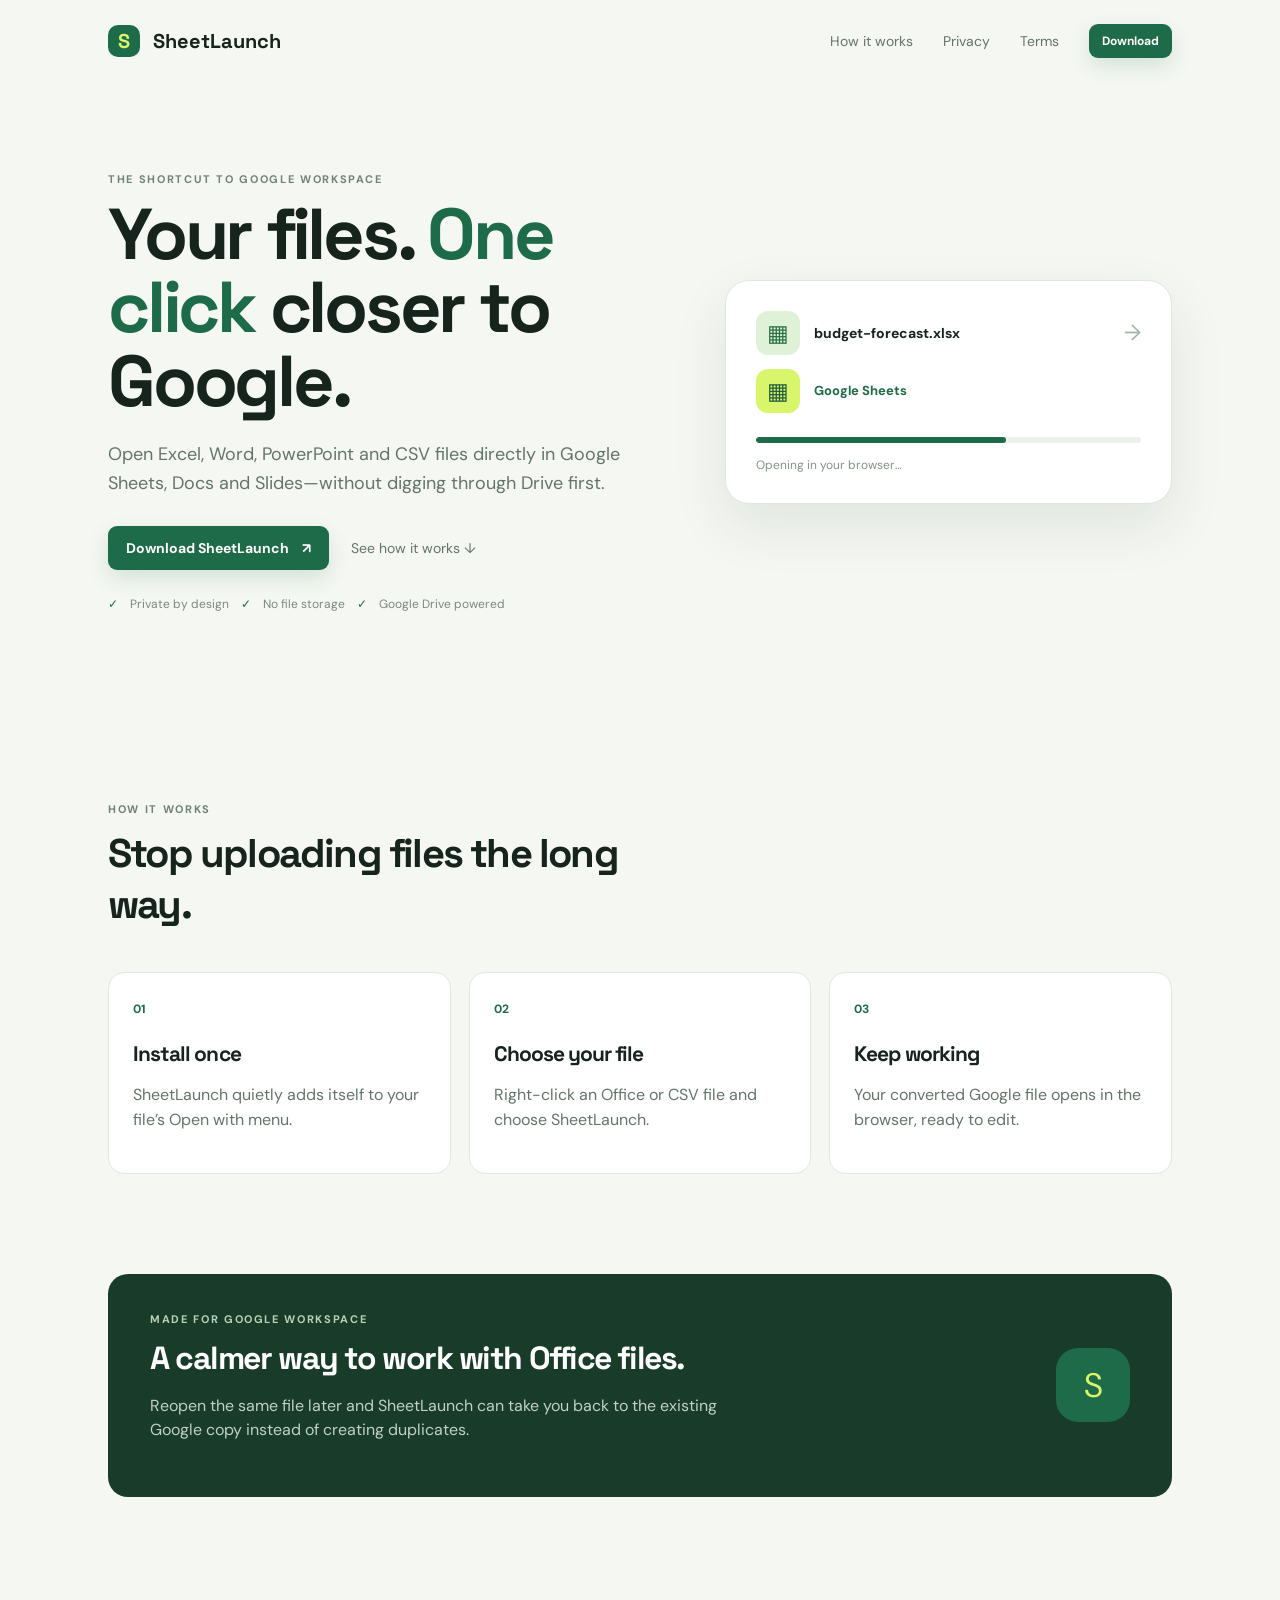
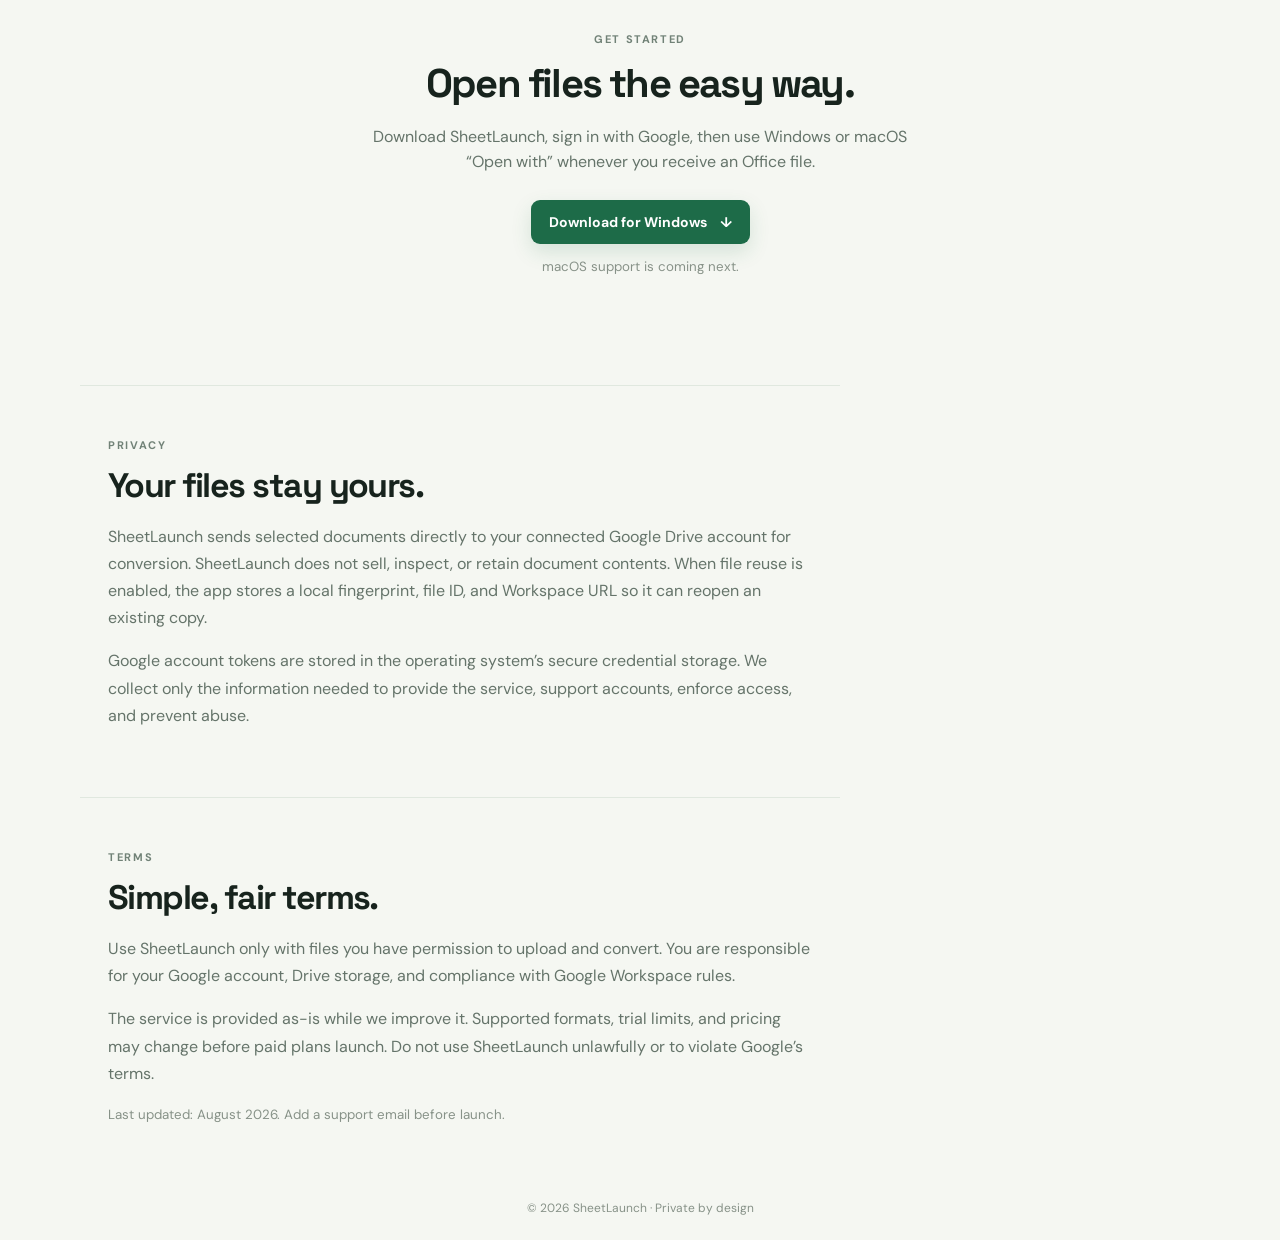
==== index.html @ 3b48126e "Use MSI installer download" ====
<!doctype html>
<html lang="en">
<head>
  <meta charset="UTF-8"><meta name="viewport" content="width=device-width,initial-scale=1">
  <title>SheetLaunch — Open Office files in Google Workspace</title>
  <meta name="description" content="Open Excel, Word, PowerPoint and CSV files directly in Google Sheets, Docs and Slides.">
  <link rel="stylesheet" href="styles.css">
</head>
<body>
  <nav><a class="brand" href="#"><span>S</span> SheetLaunch</a><a class="nav-link" href="#how-it-works">How it works</a><a class="nav-link" href="#privacy">Privacy</a><a class="nav-link" href="#terms">Terms</a><a class="button small" href="#download">Download</a></nav>
  <main>
    <section class="hero"><div class="hero-copy"><div class="eyebrow">THE SHORTCUT TO GOOGLE WORKSPACE</div><h1>Your files. <em>One click</em> closer to Google.</h1><p>Open Excel, Word, PowerPoint and CSV files directly in Google Sheets, Docs and Slides—without digging through Drive first.</p><div class="actions"><a class="button" href="#download">Download SheetLaunch <b>↗</b></a><a class="text-link" href="#how-it-works">See how it works ↓</a></div><div class="trust"><span>✓</span> Private by design <span>✓</span> No file storage <span>✓</span> Google Drive powered</div></div><div class="hero-card"><div class="file-icon xls">▦</div><div class="file-name">budget-forecast.xlsx</div><div class="arrow">→</div><div class="sheets-icon">▦</div><div class="file-name destination">Google Sheets</div><div class="progress"><i></i></div><small>Opening in your browser…</small></div></section>
    <section id="how-it-works" class="section"><div class="eyebrow">HOW IT WORKS</div><h2>Stop uploading files the long way.</h2><div class="steps"><article><b>01</b><h3>Install once</h3><p>SheetLaunch quietly adds itself to your file’s Open with menu.</p></article><article><b>02</b><h3>Choose your file</h3><p>Right-click an Office or CSV file and choose SheetLaunch.</p></article><article><b>03</b><h3>Keep working</h3><p>Your converted Google file opens in the browser, ready to edit.</p></article></div></section>
    <section class="callout"><div><div class="eyebrow">MADE FOR GOOGLE WORKSPACE</div><h2>A calmer way to work with Office files.</h2><p>Reopen the same file later and SheetLaunch can take you back to the existing Google copy instead of creating duplicates.</p></div><div class="badge">S</div></section>
    <section id="download" class="download"><div class="eyebrow">GET STARTED</div><h2>Open files the easy way.</h2><p>Download SheetLaunch, sign in with Google, then use Windows or macOS “Open with” whenever you receive an Office file.</p><a class="button" href="https://github.com/Michael5565/SheetLaunch-releases/releases/latest/download/SheetLaunch_0.1.1_x64_en-US.msi">Download for Windows <b>↓</b></a><small>macOS support is coming next.</small></section>
    <section id="privacy" class="legal"><div class="eyebrow">PRIVACY</div><h2>Your files stay yours.</h2><p>SheetLaunch sends selected documents directly to your connected Google Drive account for conversion. SheetLaunch does not sell, inspect, or retain document contents. When file reuse is enabled, the app stores a local fingerprint, file ID, and Workspace URL so it can reopen an existing copy.</p><p>Google account tokens are stored in the operating system’s secure credential storage. We collect only the information needed to provide the service, support accounts, enforce access, and prevent abuse.</p></section>
    <section id="terms" class="legal"><div class="eyebrow">TERMS</div><h2>Simple, fair terms.</h2><p>Use SheetLaunch only with files you have permission to upload and convert. You are responsible for your Google account, Drive storage, and compliance with Google Workspace rules.</p><p>The service is provided as-is while we improve it. Supported formats, trial limits, and pricing may change before paid plans launch. Do not use SheetLaunch unlawfully or to violate Google’s terms.</p><small>Last updated: August 2026. Add a support email before launch.</small></section>
  </main><footer>© 2026 SheetLaunch · Private by design</footer>
</body></html>
---- styles.css ----
@import url('https://fonts.googleapis.com/css2?family=DM+Sans:wght@400;500;600;700&family=Space+Grotesk:wght@500;600;700&display=swap');
:root{--ink:#17231d;--muted:#65746a;--green:#1d6b48;--lime:#d9f56b;--paper:#f5f7f2}*{box-sizing:border-box}html{scroll-behavior:smooth}body{margin:0;background:var(--paper);color:var(--ink);font:16px 'DM Sans',sans-serif}nav,main,footer{max-width:1120px;margin:auto}nav{display:flex;align-items:center;gap:30px;padding:24px 28px}.brand{font:700 20px 'Space Grotesk';color:var(--ink);text-decoration:none;margin-right:auto}.brand span,.badge{display:inline-grid;place-items:center;background:var(--green);color:var(--lime);border-radius:10px;width:32px;height:32px;margin-right:8px}.nav-link,.text-link{color:var(--muted);text-decoration:none;font-size:14px}.button{display:inline-block;background:var(--green);color:white;text-decoration:none;border-radius:9px;padding:13px 18px;font-weight:700;font-size:14px;box-shadow:0 8px 20px #1d6b4825}.button b{margin-left:10px}.button.small{padding:9px 13px;font-size:12px}.hero{display:grid;grid-template-columns:1.1fr .9fr;gap:70px;align-items:center;padding:90px 28px 110px}.eyebrow{font-size:11px;letter-spacing:.15em;color:#718277;font-weight:700;margin-bottom:12px}.hero h1,h2,h3{font-family:'Space Grotesk';letter-spacing:-.045em;margin:0}.hero h1{font-size:clamp(42px,6vw,72px);line-height:1.02}.hero em{font-style:normal;color:var(--green)}.hero p{color:var(--muted);font-size:18px;line-height:1.6;max-width:550px;margin:22px 0 28px}.actions{display:flex;align-items:center;gap:22px}.trust{color:#7c897f;font-size:12px;margin-top:26px;display:flex;gap:12px;flex-wrap:wrap}.trust span{color:var(--green)}.hero-card{background:#fff;border:1px solid #dfe8df;border-radius:24px;padding:30px;box-shadow:0 22px 55px #23402d18;display:grid;grid-template-columns:auto 1fr auto;align-items:center;gap:14px}.file-icon,.sheets-icon{width:44px;height:44px;border-radius:12px;display:grid;place-items:center;font-size:23px}.xls{background:#dff2d8;color:#287346}.sheets-icon{background:#d9f56b;color:#255e3d}.file-name{font-weight:700;font-size:14px}.destination{font-size:13px;color:var(--green)}.arrow{color:#a5b2a7;font-size:22px}.progress{grid-column:1/-1;height:6px;background:#edf1ec;border-radius:20px;overflow:hidden;margin-top:10px}.progress i{display:block;width:65%;height:100%;background:var(--green);border-radius:20px}.hero-card small{grid-column:1/-1;color:#849187;font-size:12px}.section{padding:80px 28px}.section h2,.download h2{font-size:40px;max-width:550px}.steps{display:grid;grid-template-columns:repeat(3,1fr);gap:18px;margin-top:42px}.steps article{background:#fff;border:1px solid #e0e8df;border-radius:16px;padding:24px}.steps b{color:var(--green);font-size:12px}.steps h3{font-size:21px;margin-top:22px}.steps p,.callout p,.download p{color:var(--muted);line-height:1.55}.callout{margin:20px 28px 90px;padding:38px 42px;border-radius:20px;background:#193b2a;color:white;display:flex;align-items:center;justify-content:space-between}.callout .eyebrow{color:#b8d2b7}.callout h2{font-size:32px}.callout p{max-width:570px;color:#c1d1c3}.badge{width:74px;height:74px;border-radius:22px;font-size:34px;margin:0}.download{text-align:center;padding:45px 28px 110px}.download h2{margin:0 auto}.download p{max-width:560px;margin:16px auto 25px}.download small{display:block;color:#879288;margin-top:14px}footer{text-align:center;color:#879288;font-size:12px;padding:24px}@media(max-width:760px){nav{padding:18px}.nav-link{display:none}.hero{grid-template-columns:1fr;padding:55px 18px 75px;gap:40px}.hero h1{font-size:47px}.section{padding:55px 18px}.steps{grid-template-columns:1fr}.callout{margin:10px 18px 60px;padding:28px;display:block}.badge{margin-top:25px}}
.legal{max-width:760px;padding:52px 28px;border-top:1px solid #e0e8df}.legal h2{font-size:34px}.legal p{color:var(--muted);line-height:1.7}.legal small{color:#879288}
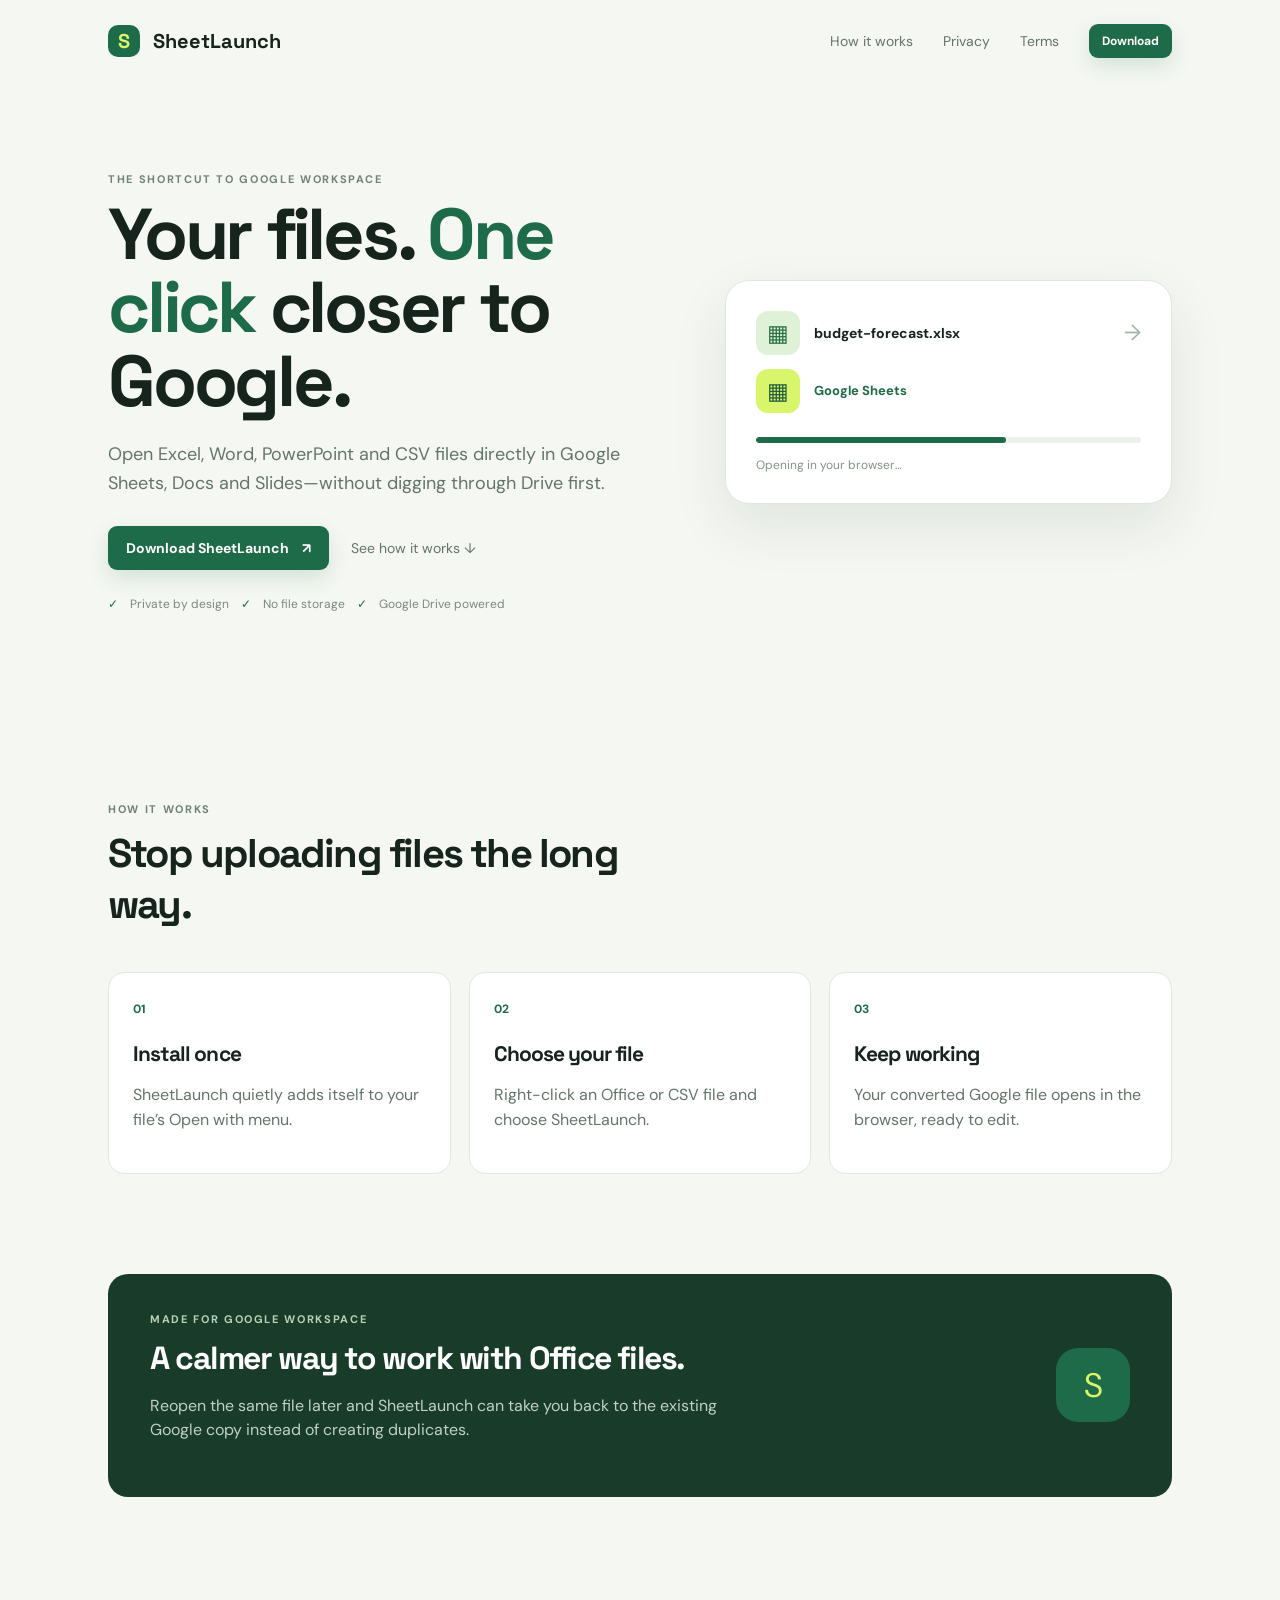
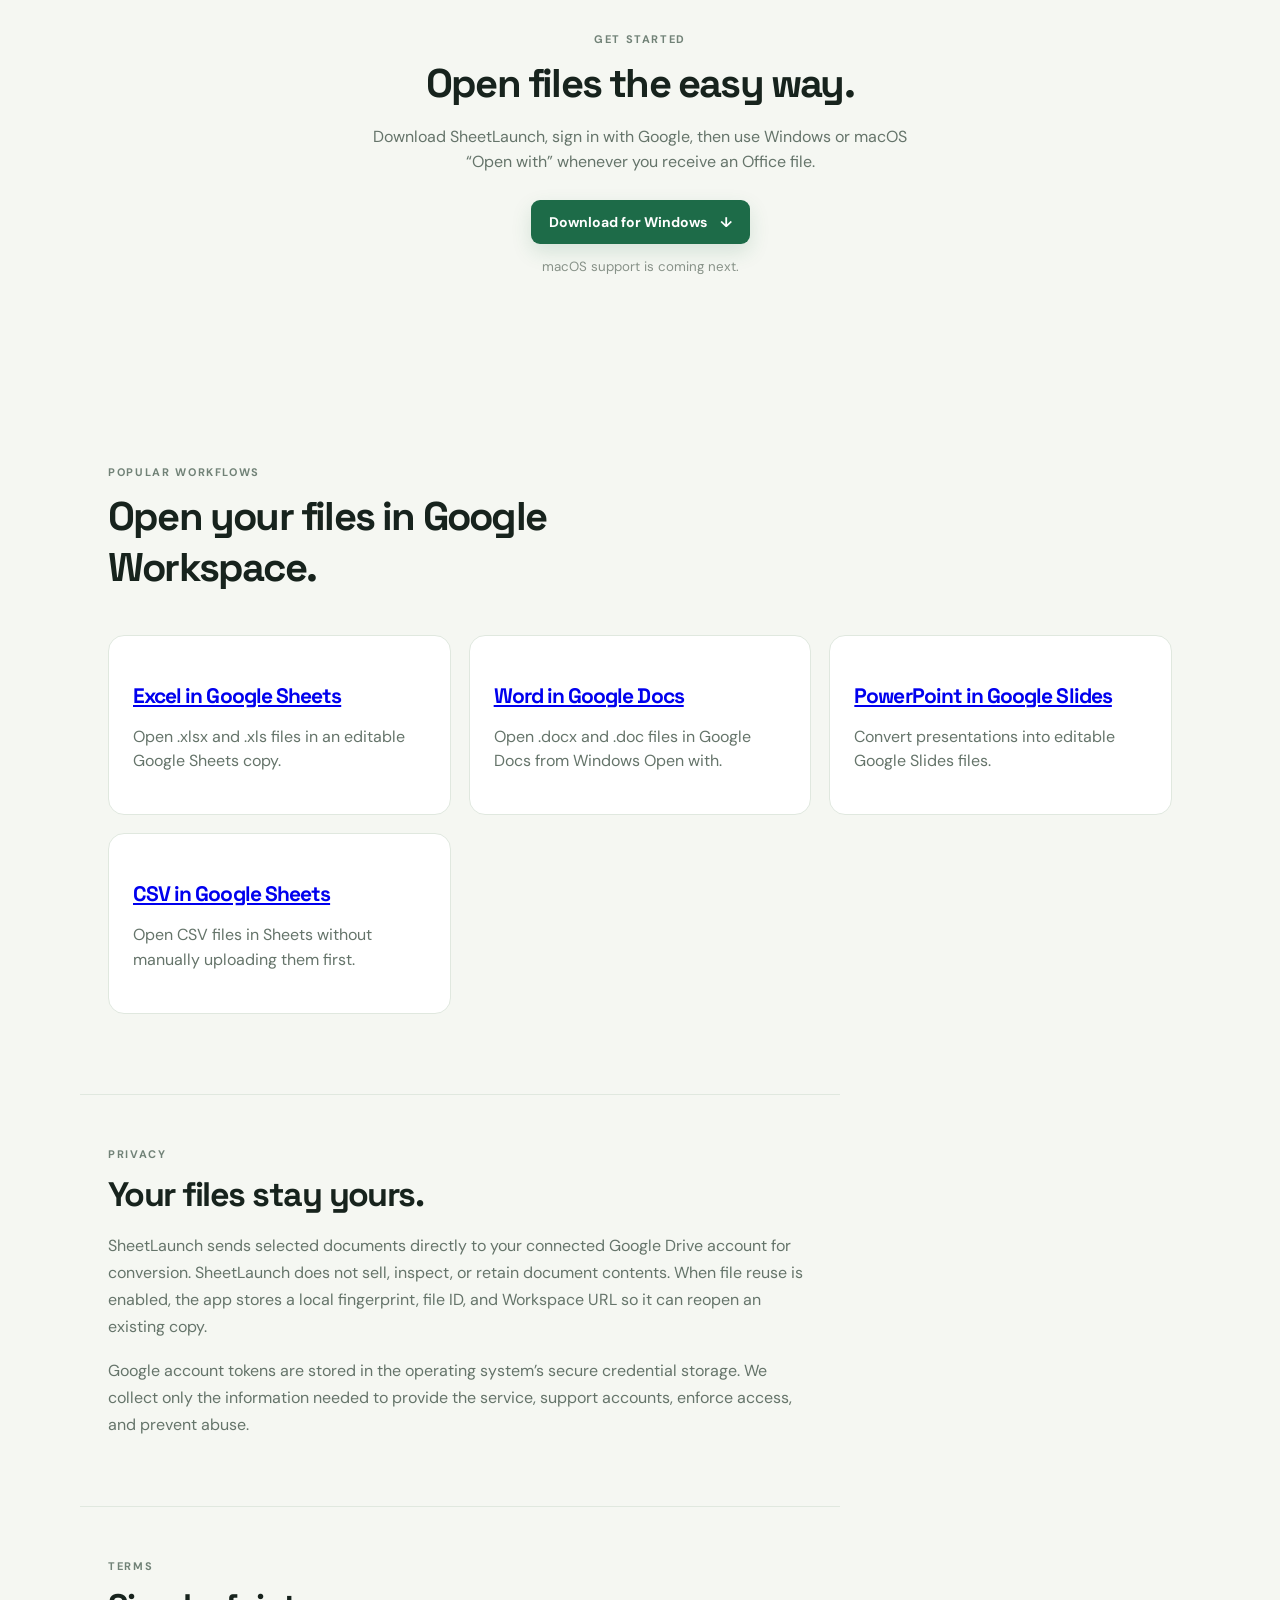
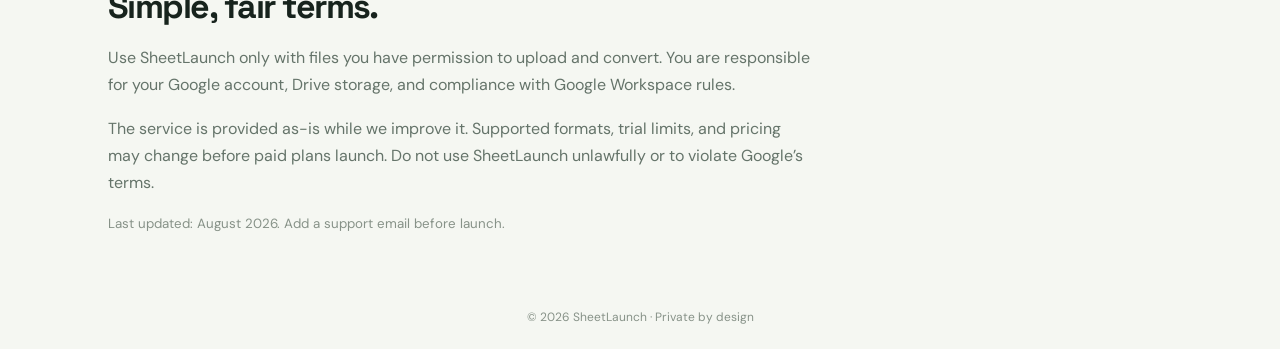
==== commit 2e5c5813: "Add SEO landing pages for Workspace file workflows" ====
--- a/index.html
+++ b/index.html
@@ -2,17 +2,29 @@
 <html lang="en">
 <head>
   <meta charset="UTF-8"><meta name="viewport" content="width=device-width,initial-scale=1">
+  <meta name="robots" content="index,follow,max-image-preview:large">
+  <meta name="theme-color" content="#b8ff3d">
+  <link rel="canonical" href="https://sheetlaunch.getwalksafe.co.uk/">
+  <meta property="og:type" content="website">
+  <meta property="og:url" content="https://sheetlaunch.getwalksafe.co.uk/">
+  <meta property="og:title" content="SheetLaunch | Open files in Google Workspace">
+  <meta property="og:description" content="Open Office and CSV files in Google Sheets, Docs and Slides with one simple workflow.">
+  <meta name="twitter:card" content="summary">
+  <meta name="twitter:title" content="SheetLaunch | Open files in Google Workspace">
+  <meta name="twitter:description" content="Open Office and CSV files in Google Sheets, Docs and Slides with one simple workflow.">
+  <script type="application/ld+json">{"@context":"https://schema.org","@type":"SoftwareApplication","name":"SheetLaunch","applicationCategory":"ProductivityApplication","operatingSystem":"Windows","description":"Open Excel, Word, PowerPoint and CSV files in Google Sheets, Docs and Slides.","url":"https://sheetlaunch.getwalksafe.co.uk/","downloadUrl":"https://github.com/Michael5565/SheetLaunch-releases/releases/latest/download/SheetLaunch_0.1.1_x64_en-US.msi","offers":{"@type":"Offer","price":"0","priceCurrency":"USD"}}</script>
   <title>SheetLaunch — Open Office files in Google Workspace</title>
   <meta name="description" content="Open Excel, Word, PowerPoint and CSV files directly in Google Sheets, Docs and Slides.">
   <link rel="stylesheet" href="styles.css">
 </head>
 <body>
-  <nav><a class="brand" href="#"><span>S</span> SheetLaunch</a><a class="nav-link" href="#how-it-works">How it works</a><a class="nav-link" href="#privacy">Privacy</a><a class="nav-link" href="#terms">Terms</a><a class="button small" href="#download">Download</a></nav>
+  <nav><a class="brand" href="/"><span>S</span> SheetLaunch</a><a class="nav-link" href="#how-it-works">How it works</a><a class="nav-link" href="#privacy">Privacy</a><a class="nav-link" href="#terms">Terms</a><a class="button small" href="#download">Download</a></nav>
   <main>
     <section class="hero"><div class="hero-copy"><div class="eyebrow">THE SHORTCUT TO GOOGLE WORKSPACE</div><h1>Your files. <em>One click</em> closer to Google.</h1><p>Open Excel, Word, PowerPoint and CSV files directly in Google Sheets, Docs and Slides—without digging through Drive first.</p><div class="actions"><a class="button" href="#download">Download SheetLaunch <b>↗</b></a><a class="text-link" href="#how-it-works">See how it works ↓</a></div><div class="trust"><span>✓</span> Private by design <span>✓</span> No file storage <span>✓</span> Google Drive powered</div></div><div class="hero-card"><div class="file-icon xls">▦</div><div class="file-name">budget-forecast.xlsx</div><div class="arrow">→</div><div class="sheets-icon">▦</div><div class="file-name destination">Google Sheets</div><div class="progress"><i></i></div><small>Opening in your browser…</small></div></section>
     <section id="how-it-works" class="section"><div class="eyebrow">HOW IT WORKS</div><h2>Stop uploading files the long way.</h2><div class="steps"><article><b>01</b><h3>Install once</h3><p>SheetLaunch quietly adds itself to your file’s Open with menu.</p></article><article><b>02</b><h3>Choose your file</h3><p>Right-click an Office or CSV file and choose SheetLaunch.</p></article><article><b>03</b><h3>Keep working</h3><p>Your converted Google file opens in the browser, ready to edit.</p></article></div></section>
     <section class="callout"><div><div class="eyebrow">MADE FOR GOOGLE WORKSPACE</div><h2>A calmer way to work with Office files.</h2><p>Reopen the same file later and SheetLaunch can take you back to the existing Google copy instead of creating duplicates.</p></div><div class="badge">S</div></section>
     <section id="download" class="download"><div class="eyebrow">GET STARTED</div><h2>Open files the easy way.</h2><p>Download SheetLaunch, sign in with Google, then use Windows or macOS “Open with” whenever you receive an Office file.</p><a class="button" href="https://github.com/Michael5565/SheetLaunch-releases/releases/latest/download/SheetLaunch_0.1.1_x64_en-US.msi">Download for Windows <b>↓</b></a><small>macOS support is coming next.</small></section>
+    <section class="section"><div class="eyebrow">POPULAR WORKFLOWS</div><h2>Open your files in Google Workspace.</h2><div class="steps"><article><h3><a href="/open-excel-in-google-sheets.html">Excel in Google Sheets</a></h3><p>Open .xlsx and .xls files in an editable Google Sheets copy.</p></article><article><h3><a href="/open-word-in-google-docs.html">Word in Google Docs</a></h3><p>Open .docx and .doc files in Google Docs from Windows Open with.</p></article><article><h3><a href="/open-powerpoint-in-google-slides.html">PowerPoint in Google Slides</a></h3><p>Convert presentations into editable Google Slides files.</p></article><article><h3><a href="/open-csv-in-google-sheets.html">CSV in Google Sheets</a></h3><p>Open CSV files in Sheets without manually uploading them first.</p></article></div></section>
     <section id="privacy" class="legal"><div class="eyebrow">PRIVACY</div><h2>Your files stay yours.</h2><p>SheetLaunch sends selected documents directly to your connected Google Drive account for conversion. SheetLaunch does not sell, inspect, or retain document contents. When file reuse is enabled, the app stores a local fingerprint, file ID, and Workspace URL so it can reopen an existing copy.</p><p>Google account tokens are stored in the operating system’s secure credential storage. We collect only the information needed to provide the service, support accounts, enforce access, and prevent abuse.</p></section>
     <section id="terms" class="legal"><div class="eyebrow">TERMS</div><h2>Simple, fair terms.</h2><p>Use SheetLaunch only with files you have permission to upload and convert. You are responsible for your Google account, Drive storage, and compliance with Google Workspace rules.</p><p>The service is provided as-is while we improve it. Supported formats, trial limits, and pricing may change before paid plans launch. Do not use SheetLaunch unlawfully or to violate Google’s terms.</p><small>Last updated: August 2026. Add a support email before launch.</small></section>
   </main><footer>© 2026 SheetLaunch · Private by design</footer>
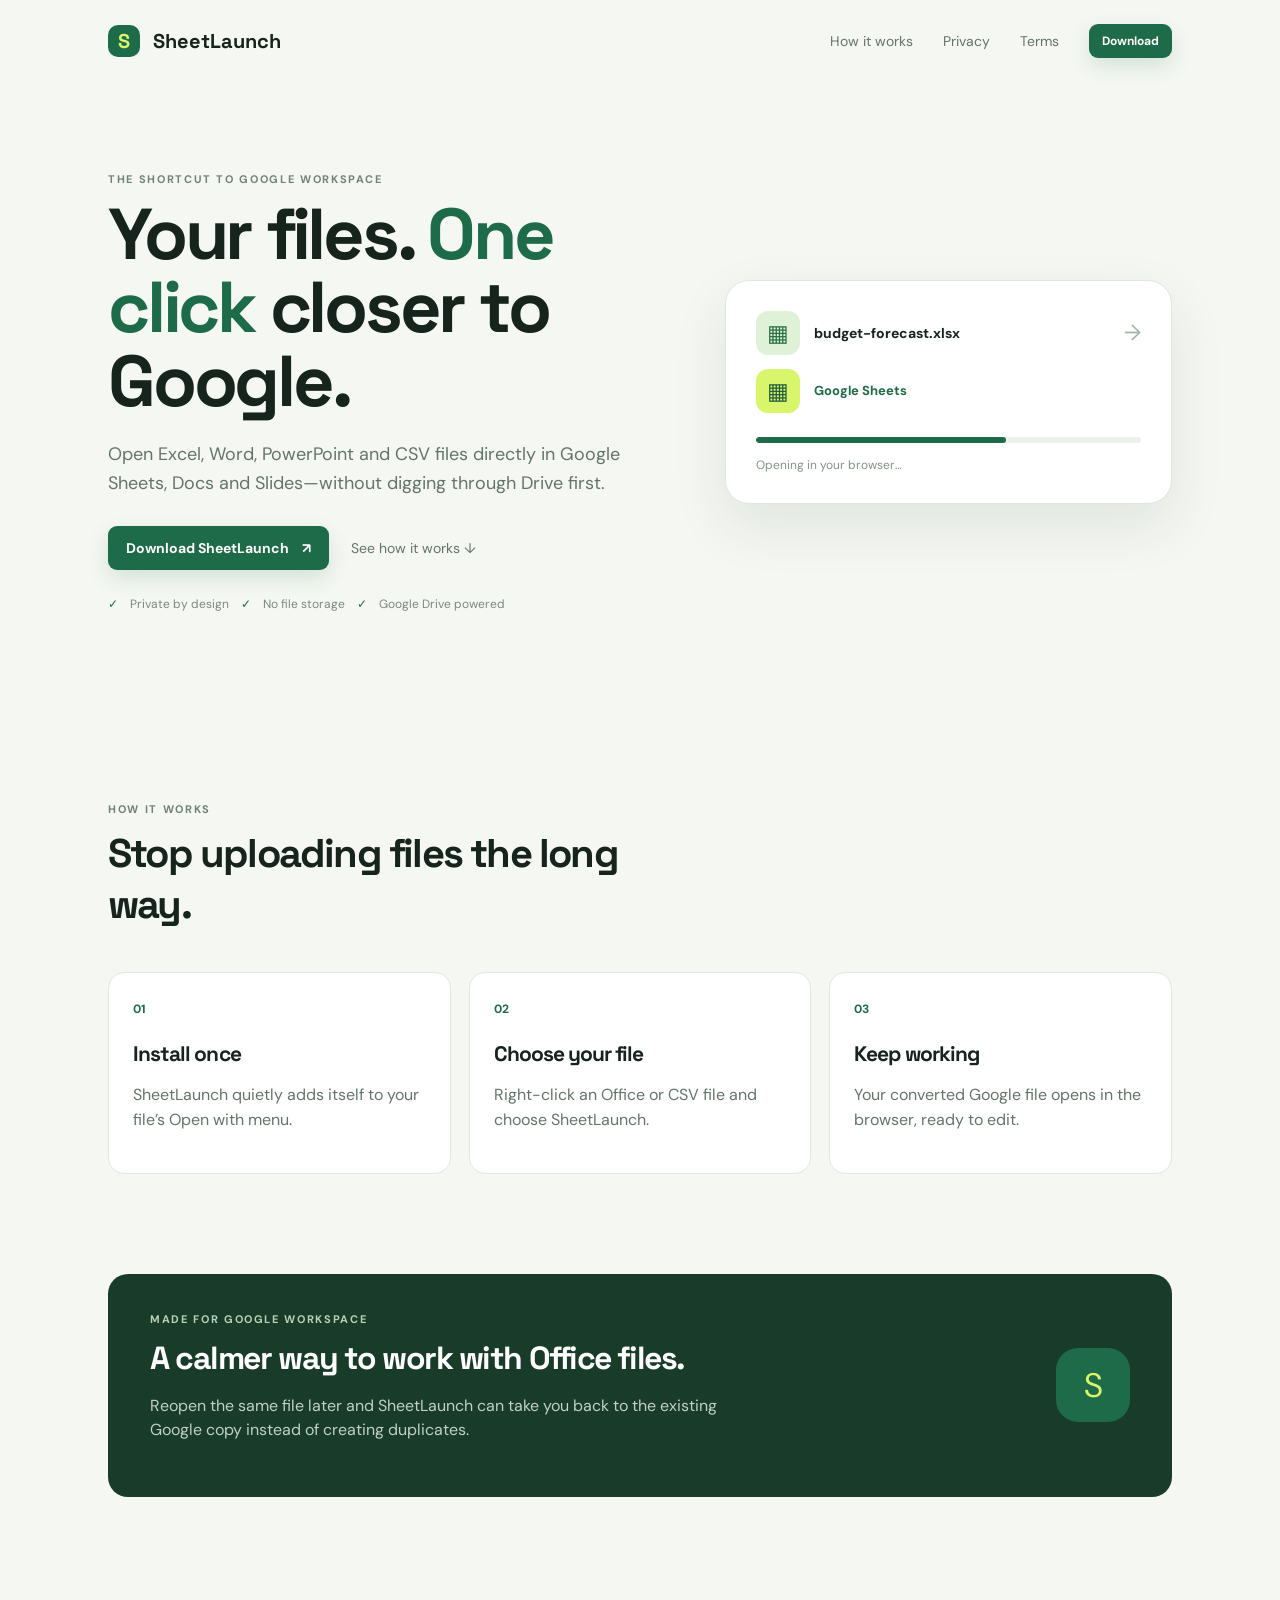
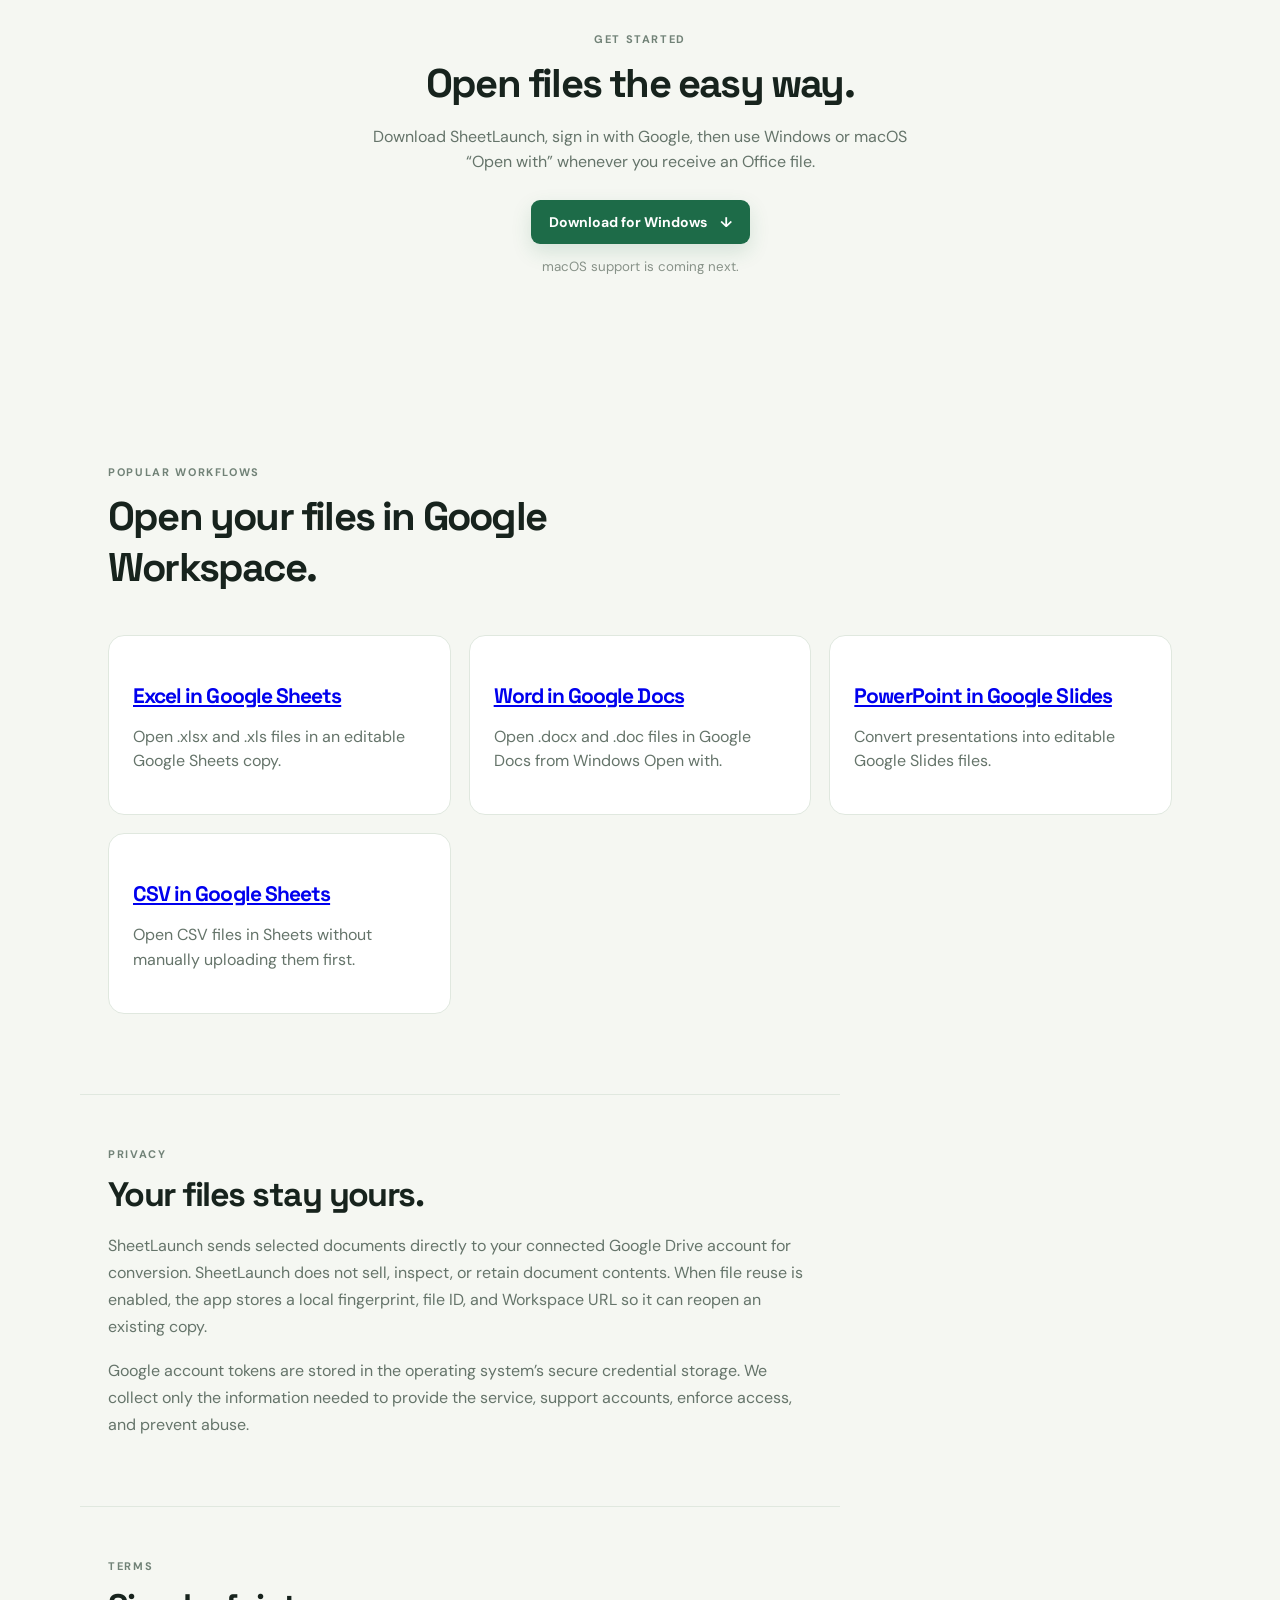
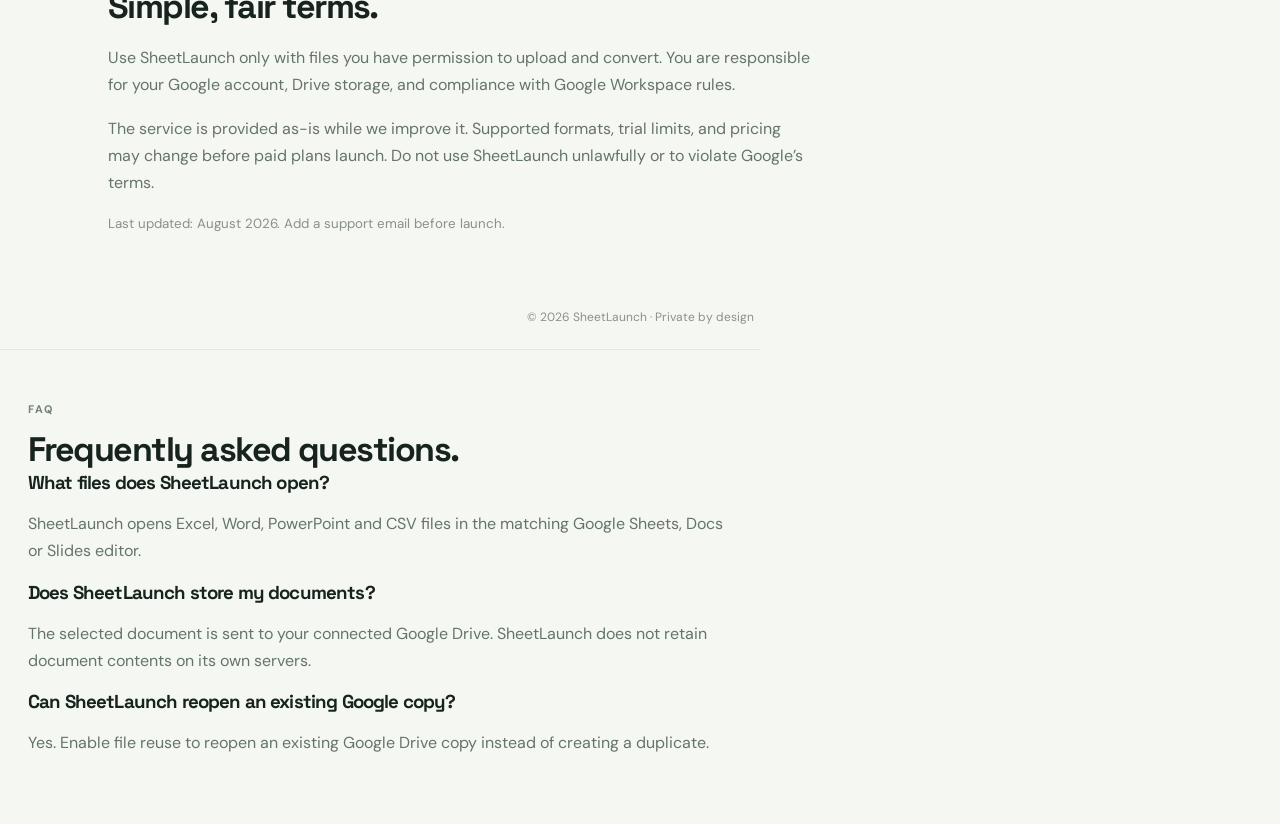
==== commit a479397d: "Strengthen homepage SEO content and FAQ schema" ====
--- a/index.html
+++ b/index.html
@@ -16,6 +16,7 @@
   <title>SheetLaunch — Open Office files in Google Workspace</title>
   <meta name="description" content="Open Excel, Word, PowerPoint and CSV files directly in Google Sheets, Docs and Slides.">
   <link rel="stylesheet" href="styles.css">
+  <script type="application/ld+json">{"@context":"https://schema.org","@type":"FAQPage","mainEntity":[{"@type":"Question","name":"What files does SheetLaunch open?","acceptedAnswer":{"@type":"Answer","text":"SheetLaunch opens Excel, Word, PowerPoint and CSV files in the matching Google Sheets, Docs or Slides editor."}},{"@type":"Question","name":"Can SheetLaunch reopen an existing Google copy?","acceptedAnswer":{"@type":"Answer","text":"Yes. File reuse can reopen an existing Google Drive copy instead of creating a duplicate."}}]}</script>
 </head>
 <body>
   <nav><a class="brand" href="/"><span>S</span> SheetLaunch</a><a class="nav-link" href="#how-it-works">How it works</a><a class="nav-link" href="#privacy">Privacy</a><a class="nav-link" href="#terms">Terms</a><a class="button small" href="#download">Download</a></nav>
@@ -28,4 +29,5 @@
     <section id="privacy" class="legal"><div class="eyebrow">PRIVACY</div><h2>Your files stay yours.</h2><p>SheetLaunch sends selected documents directly to your connected Google Drive account for conversion. SheetLaunch does not sell, inspect, or retain document contents. When file reuse is enabled, the app stores a local fingerprint, file ID, and Workspace URL so it can reopen an existing copy.</p><p>Google account tokens are stored in the operating system’s secure credential storage. We collect only the information needed to provide the service, support accounts, enforce access, and prevent abuse.</p></section>
     <section id="terms" class="legal"><div class="eyebrow">TERMS</div><h2>Simple, fair terms.</h2><p>Use SheetLaunch only with files you have permission to upload and convert. You are responsible for your Google account, Drive storage, and compliance with Google Workspace rules.</p><p>The service is provided as-is while we improve it. Supported formats, trial limits, and pricing may change before paid plans launch. Do not use SheetLaunch unlawfully or to violate Google’s terms.</p><small>Last updated: August 2026. Add a support email before launch.</small></section>
   </main><footer>© 2026 SheetLaunch · Private by design</footer>
+    <section id="faq" class="legal"><div class="eyebrow">FAQ</div><h2>Frequently asked questions.</h2><h3>What files does SheetLaunch open?</h3><p>SheetLaunch opens Excel, Word, PowerPoint and CSV files in the matching Google Sheets, Docs or Slides editor.</p><h3>Does SheetLaunch store my documents?</h3><p>The selected document is sent to your connected Google Drive. SheetLaunch does not retain document contents on its own servers.</p><h3>Can SheetLaunch reopen an existing Google copy?</h3><p>Yes. Enable file reuse to reopen an existing Google Drive copy instead of creating a duplicate.</p></section>
 </body></html>
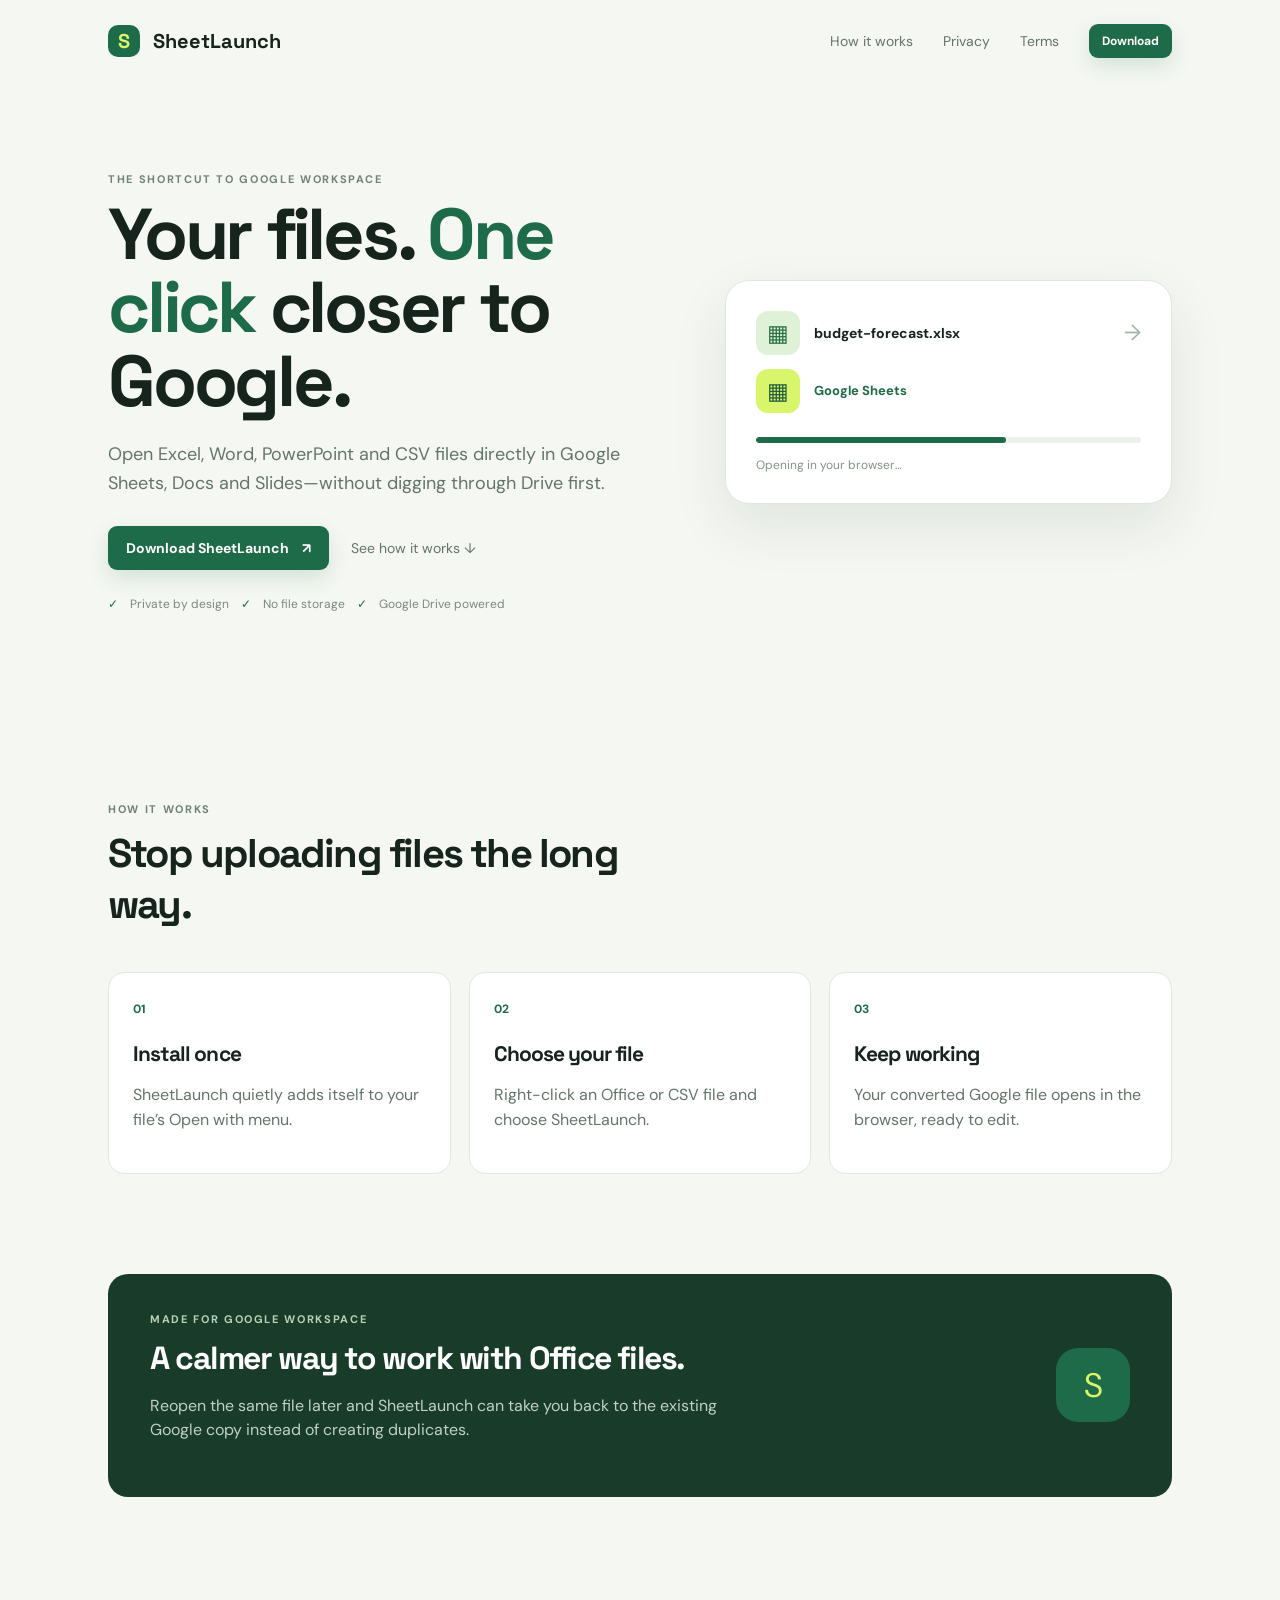
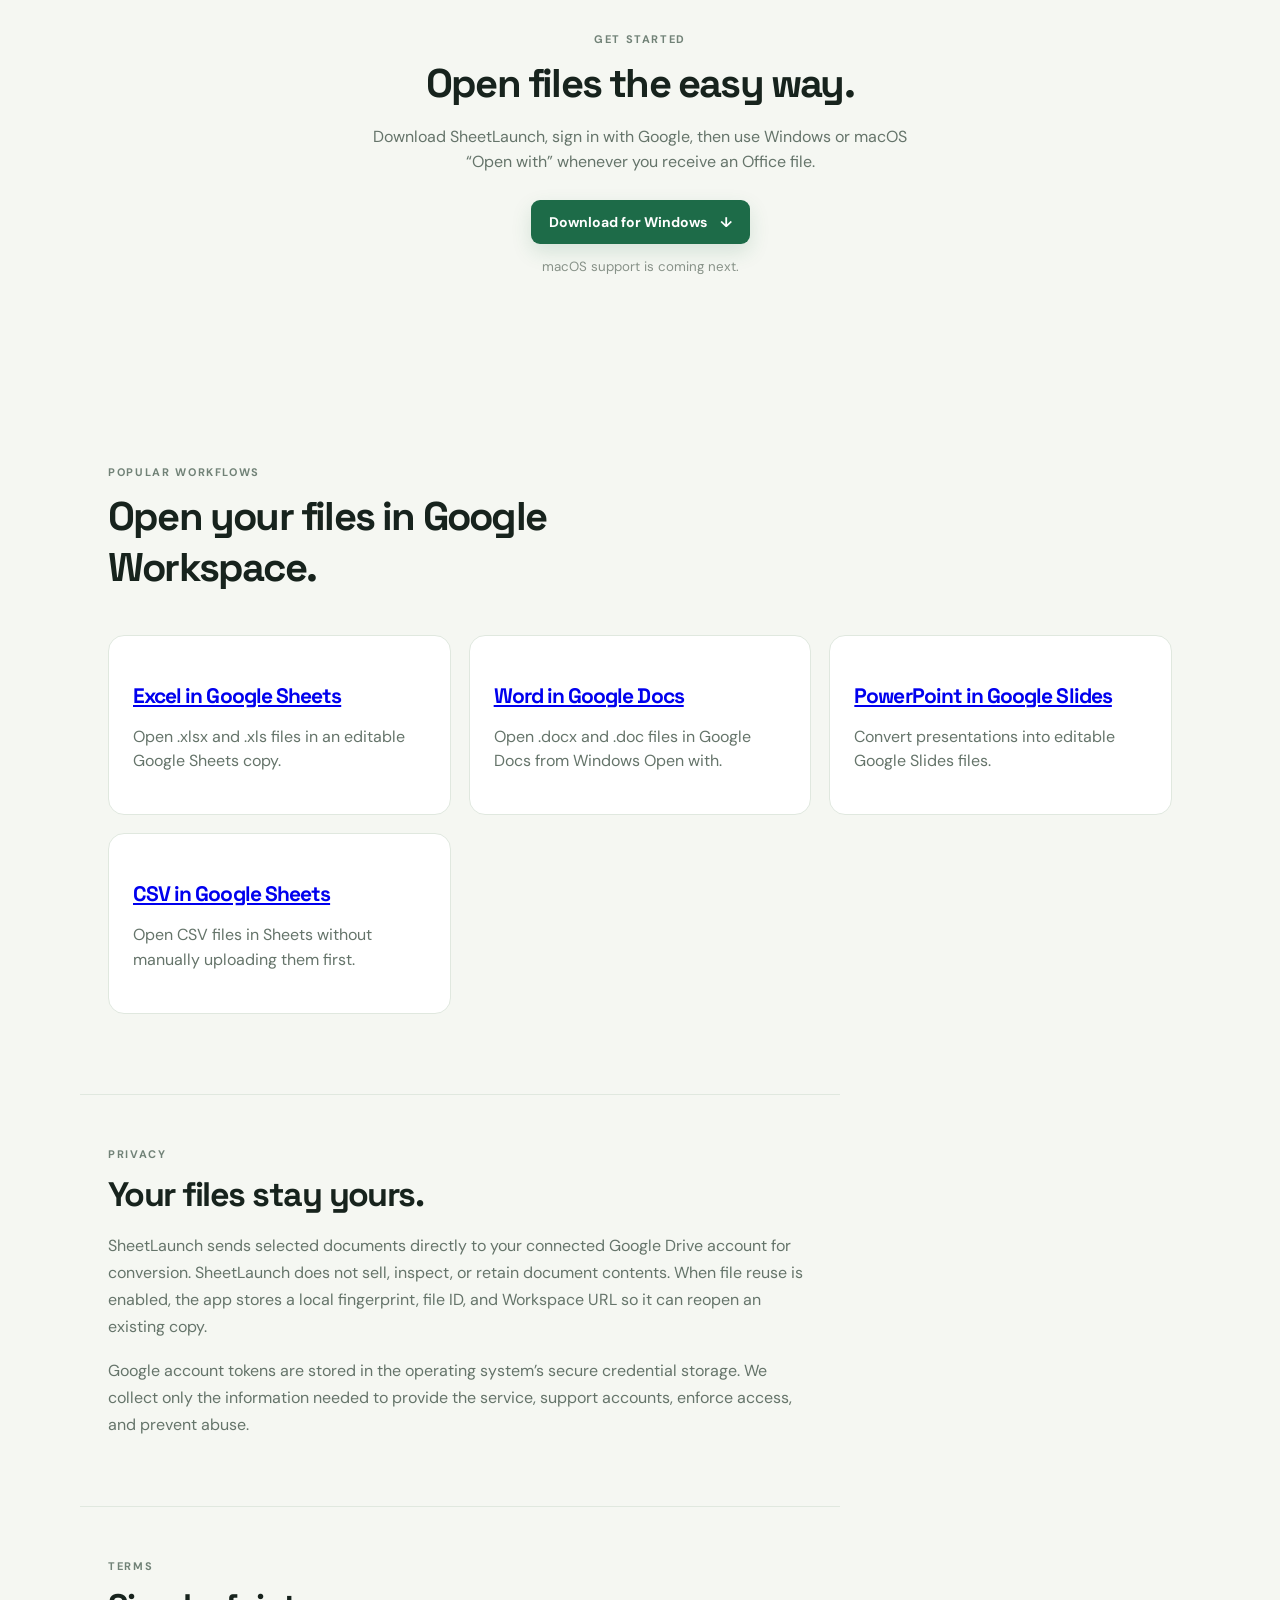
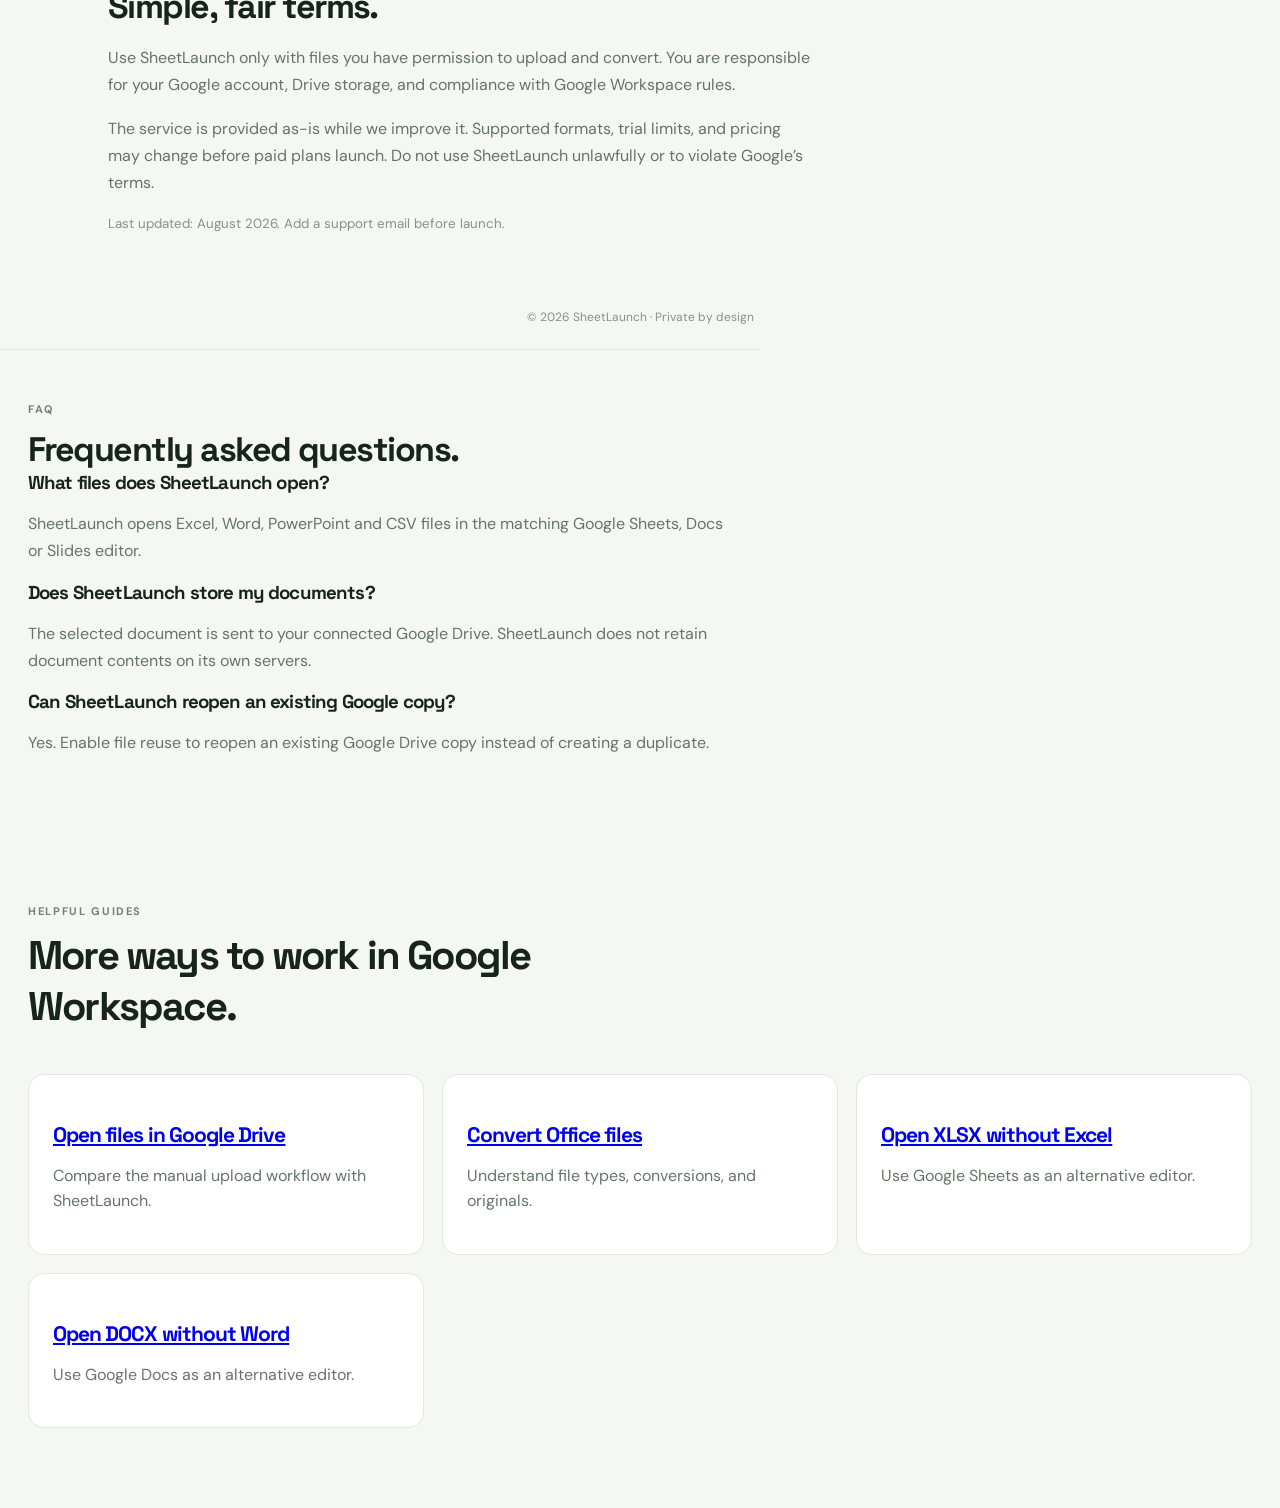
==== commit 5d46a6c9: "Add practical SEO guides for Office to Workspace searches" ====
--- a/index.html
+++ b/index.html
@@ -30,4 +30,5 @@
     <section id="terms" class="legal"><div class="eyebrow">TERMS</div><h2>Simple, fair terms.</h2><p>Use SheetLaunch only with files you have permission to upload and convert. You are responsible for your Google account, Drive storage, and compliance with Google Workspace rules.</p><p>The service is provided as-is while we improve it. Supported formats, trial limits, and pricing may change before paid plans launch. Do not use SheetLaunch unlawfully or to violate Google’s terms.</p><small>Last updated: August 2026. Add a support email before launch.</small></section>
   </main><footer>© 2026 SheetLaunch · Private by design</footer>
     <section id="faq" class="legal"><div class="eyebrow">FAQ</div><h2>Frequently asked questions.</h2><h3>What files does SheetLaunch open?</h3><p>SheetLaunch opens Excel, Word, PowerPoint and CSV files in the matching Google Sheets, Docs or Slides editor.</p><h3>Does SheetLaunch store my documents?</h3><p>The selected document is sent to your connected Google Drive. SheetLaunch does not retain document contents on its own servers.</p><h3>Can SheetLaunch reopen an existing Google copy?</h3><p>Yes. Enable file reuse to reopen an existing Google Drive copy instead of creating a duplicate.</p></section>
+    <section class="section"><div class="eyebrow">HELPFUL GUIDES</div><h2>More ways to work in Google Workspace.</h2><div class="steps"><article><h3><a href="/open-files-in-google-drive.html">Open files in Google Drive</a></h3><p>Compare the manual upload workflow with SheetLaunch.</p></article><article><h3><a href="/convert-office-files-to-google-format.html">Convert Office files</a></h3><p>Understand file types, conversions, and originals.</p></article><article><h3><a href="/how-to-open-xlsx-without-excel.html">Open XLSX without Excel</a></h3><p>Use Google Sheets as an alternative editor.</p></article><article><h3><a href="/how-to-open-docx-without-word.html">Open DOCX without Word</a></h3><p>Use Google Docs as an alternative editor.</p></article></div></section>
 </body></html>
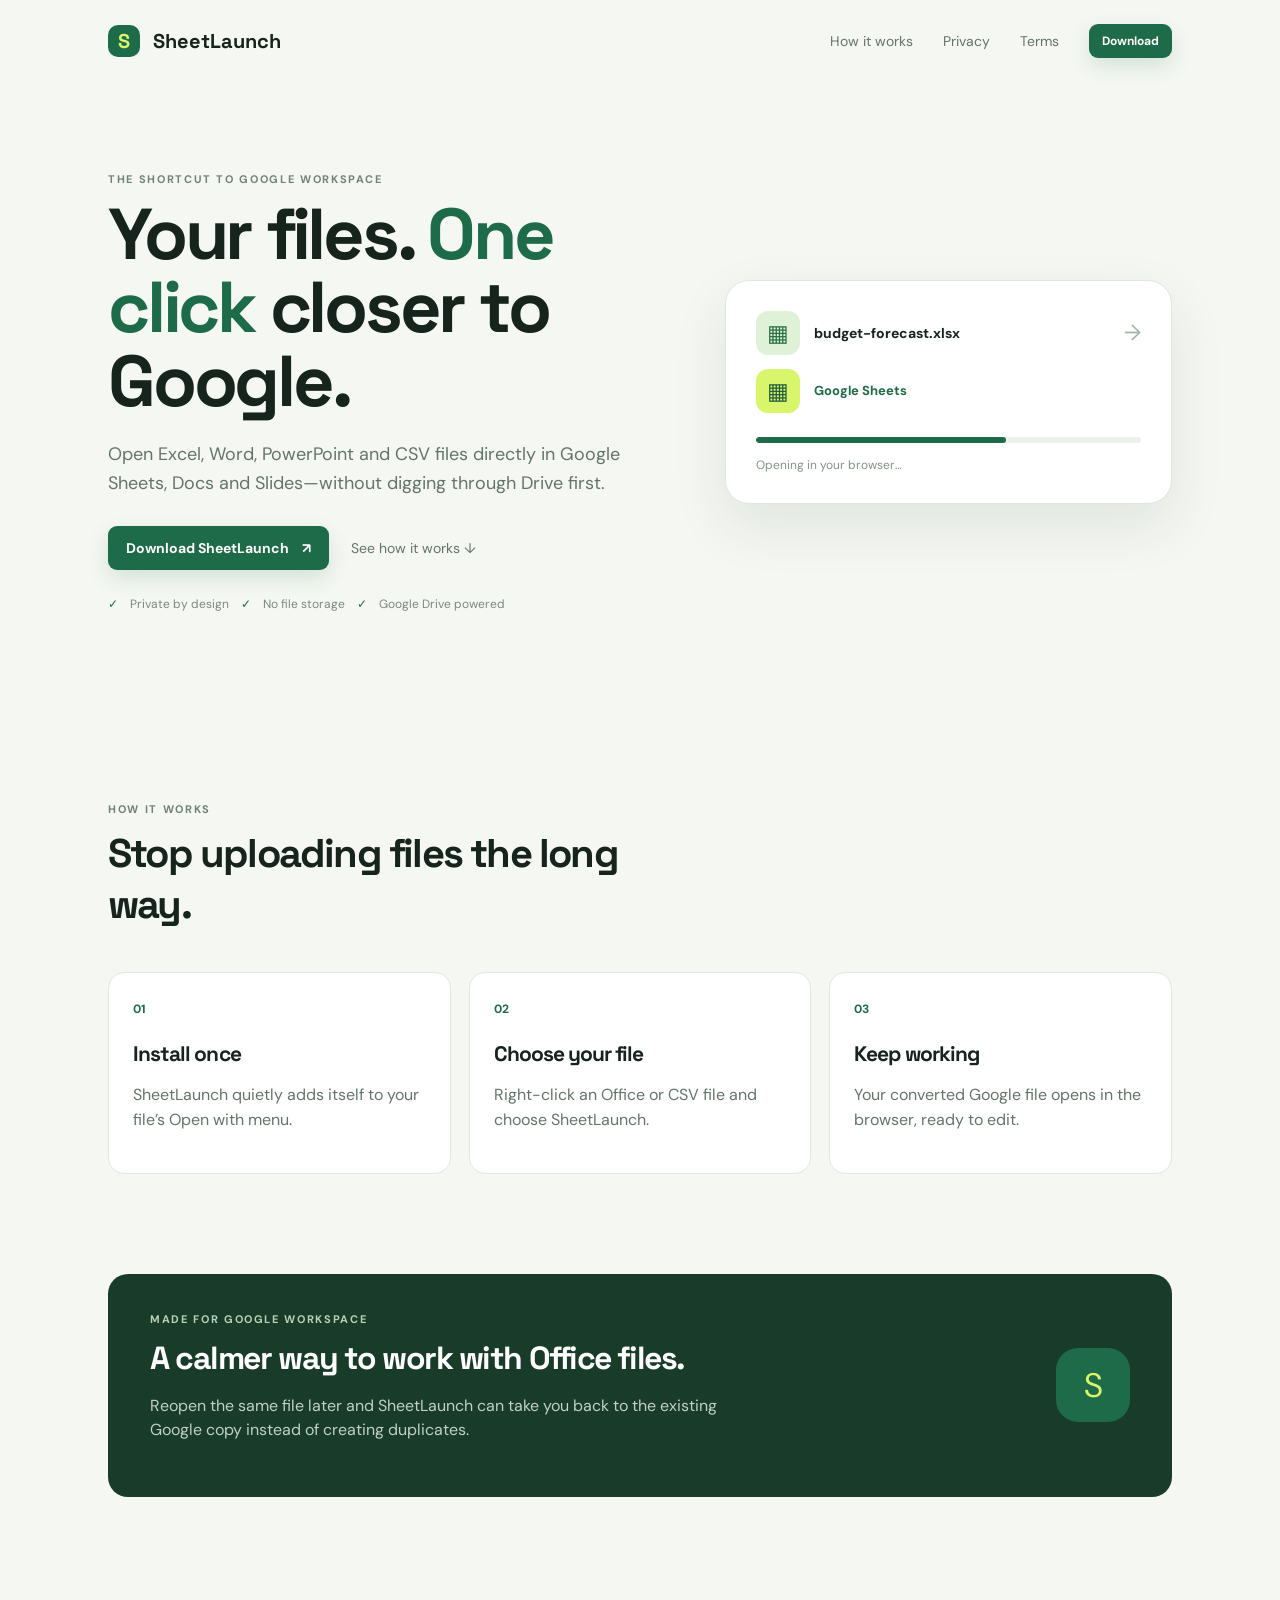
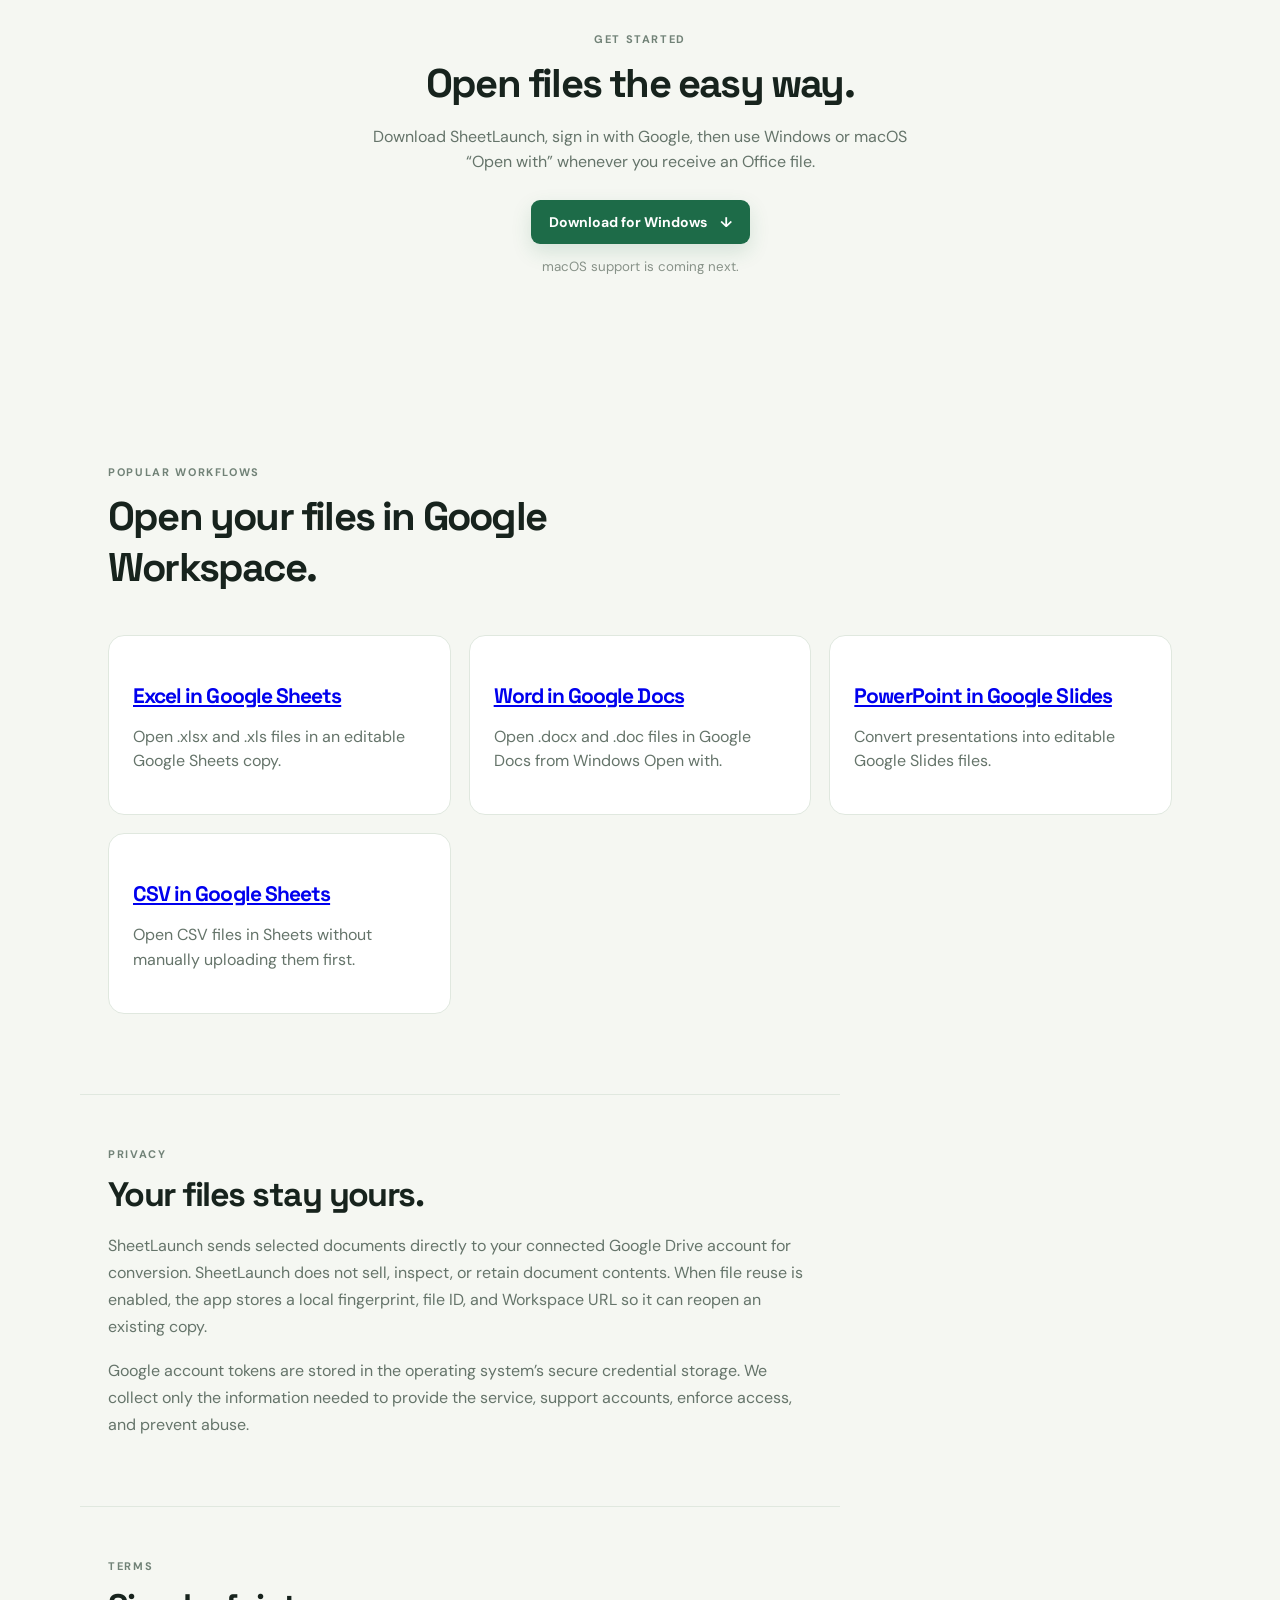
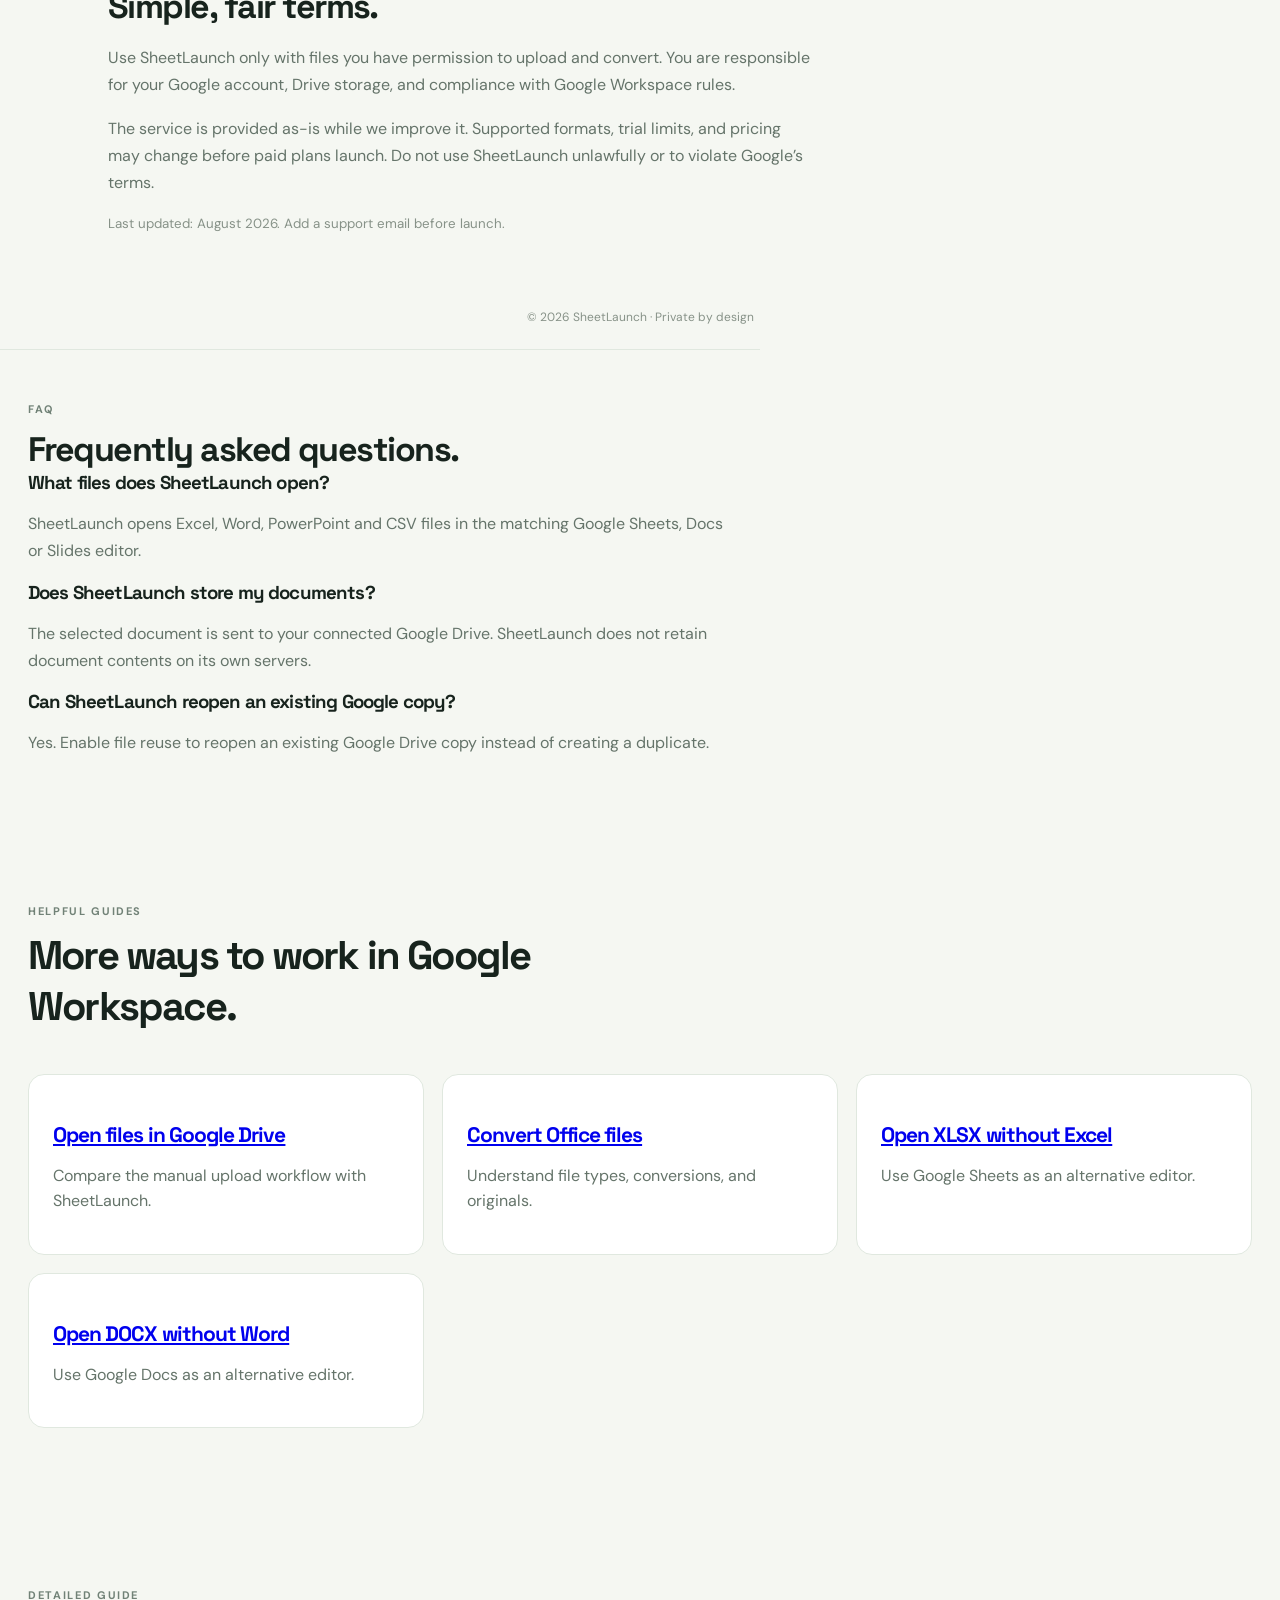
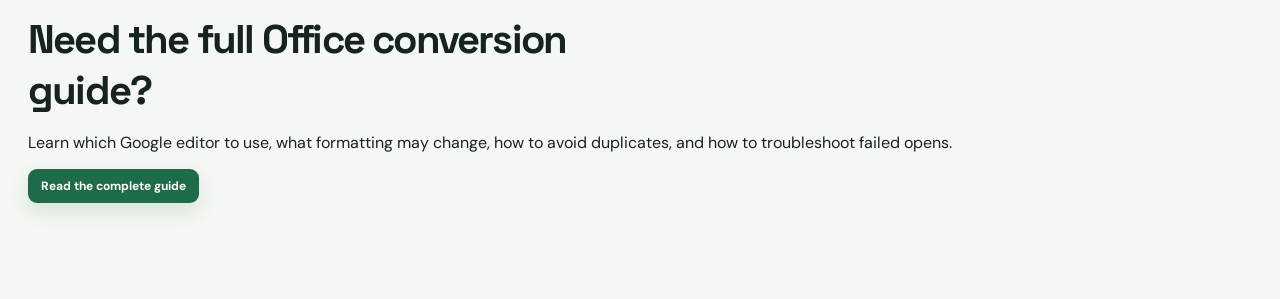
==== commit 8b442c7d: "Add long-form Office conversion SEO guide" ====
--- a/index.html
+++ b/index.html
@@ -31,4 +31,5 @@
   </main><footer>© 2026 SheetLaunch · Private by design</footer>
     <section id="faq" class="legal"><div class="eyebrow">FAQ</div><h2>Frequently asked questions.</h2><h3>What files does SheetLaunch open?</h3><p>SheetLaunch opens Excel, Word, PowerPoint and CSV files in the matching Google Sheets, Docs or Slides editor.</p><h3>Does SheetLaunch store my documents?</h3><p>The selected document is sent to your connected Google Drive. SheetLaunch does not retain document contents on its own servers.</p><h3>Can SheetLaunch reopen an existing Google copy?</h3><p>Yes. Enable file reuse to reopen an existing Google Drive copy instead of creating a duplicate.</p></section>
     <section class="section"><div class="eyebrow">HELPFUL GUIDES</div><h2>More ways to work in Google Workspace.</h2><div class="steps"><article><h3><a href="/open-files-in-google-drive.html">Open files in Google Drive</a></h3><p>Compare the manual upload workflow with SheetLaunch.</p></article><article><h3><a href="/convert-office-files-to-google-format.html">Convert Office files</a></h3><p>Understand file types, conversions, and originals.</p></article><article><h3><a href="/how-to-open-xlsx-without-excel.html">Open XLSX without Excel</a></h3><p>Use Google Sheets as an alternative editor.</p></article><article><h3><a href="/how-to-open-docx-without-word.html">Open DOCX without Word</a></h3><p>Use Google Docs as an alternative editor.</p></article></div></section>
+    <section class="section"><div class="eyebrow">DETAILED GUIDE</div><h2>Need the full Office conversion guide?</h2><p>Learn which Google editor to use, what formatting may change, how to avoid duplicates, and how to troubleshoot failed opens.</p><p><a class="button small" href="/office-file-conversion-guide.html">Read the complete guide</a></p></section>
 </body></html>
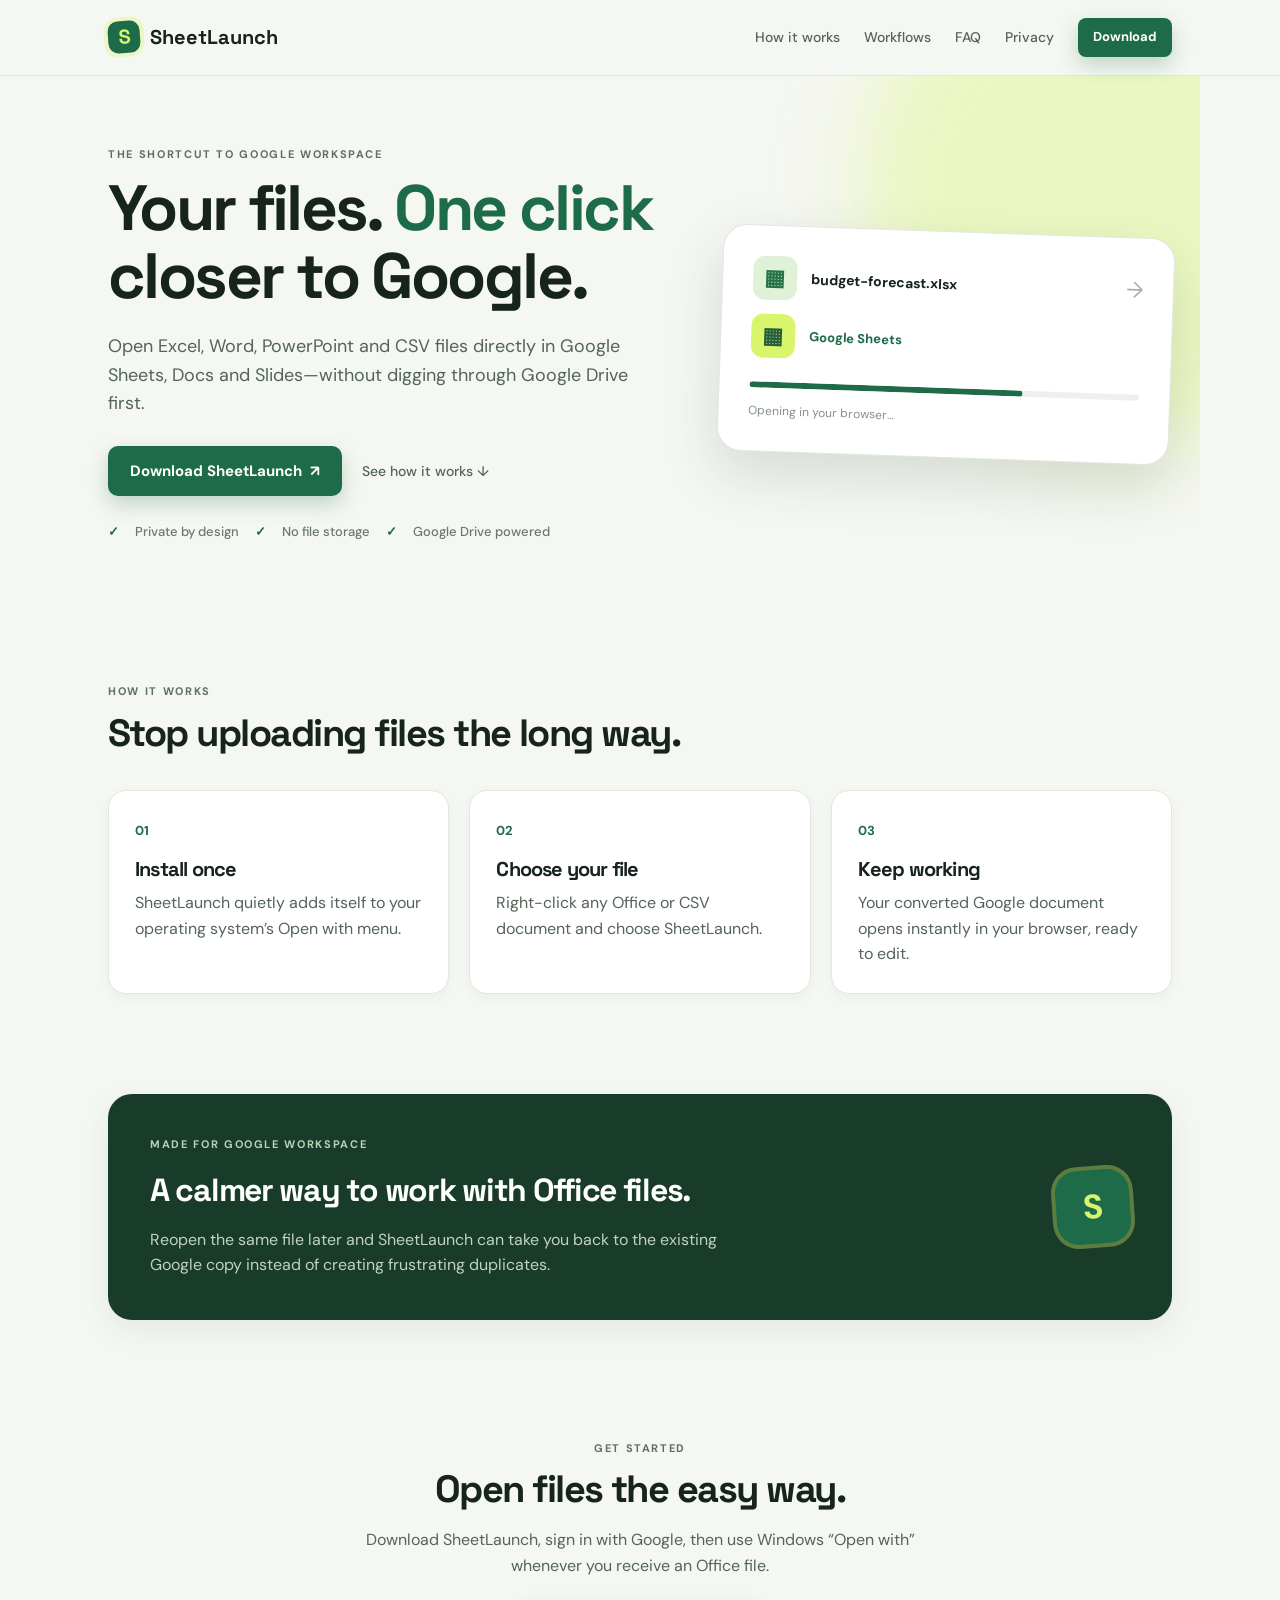
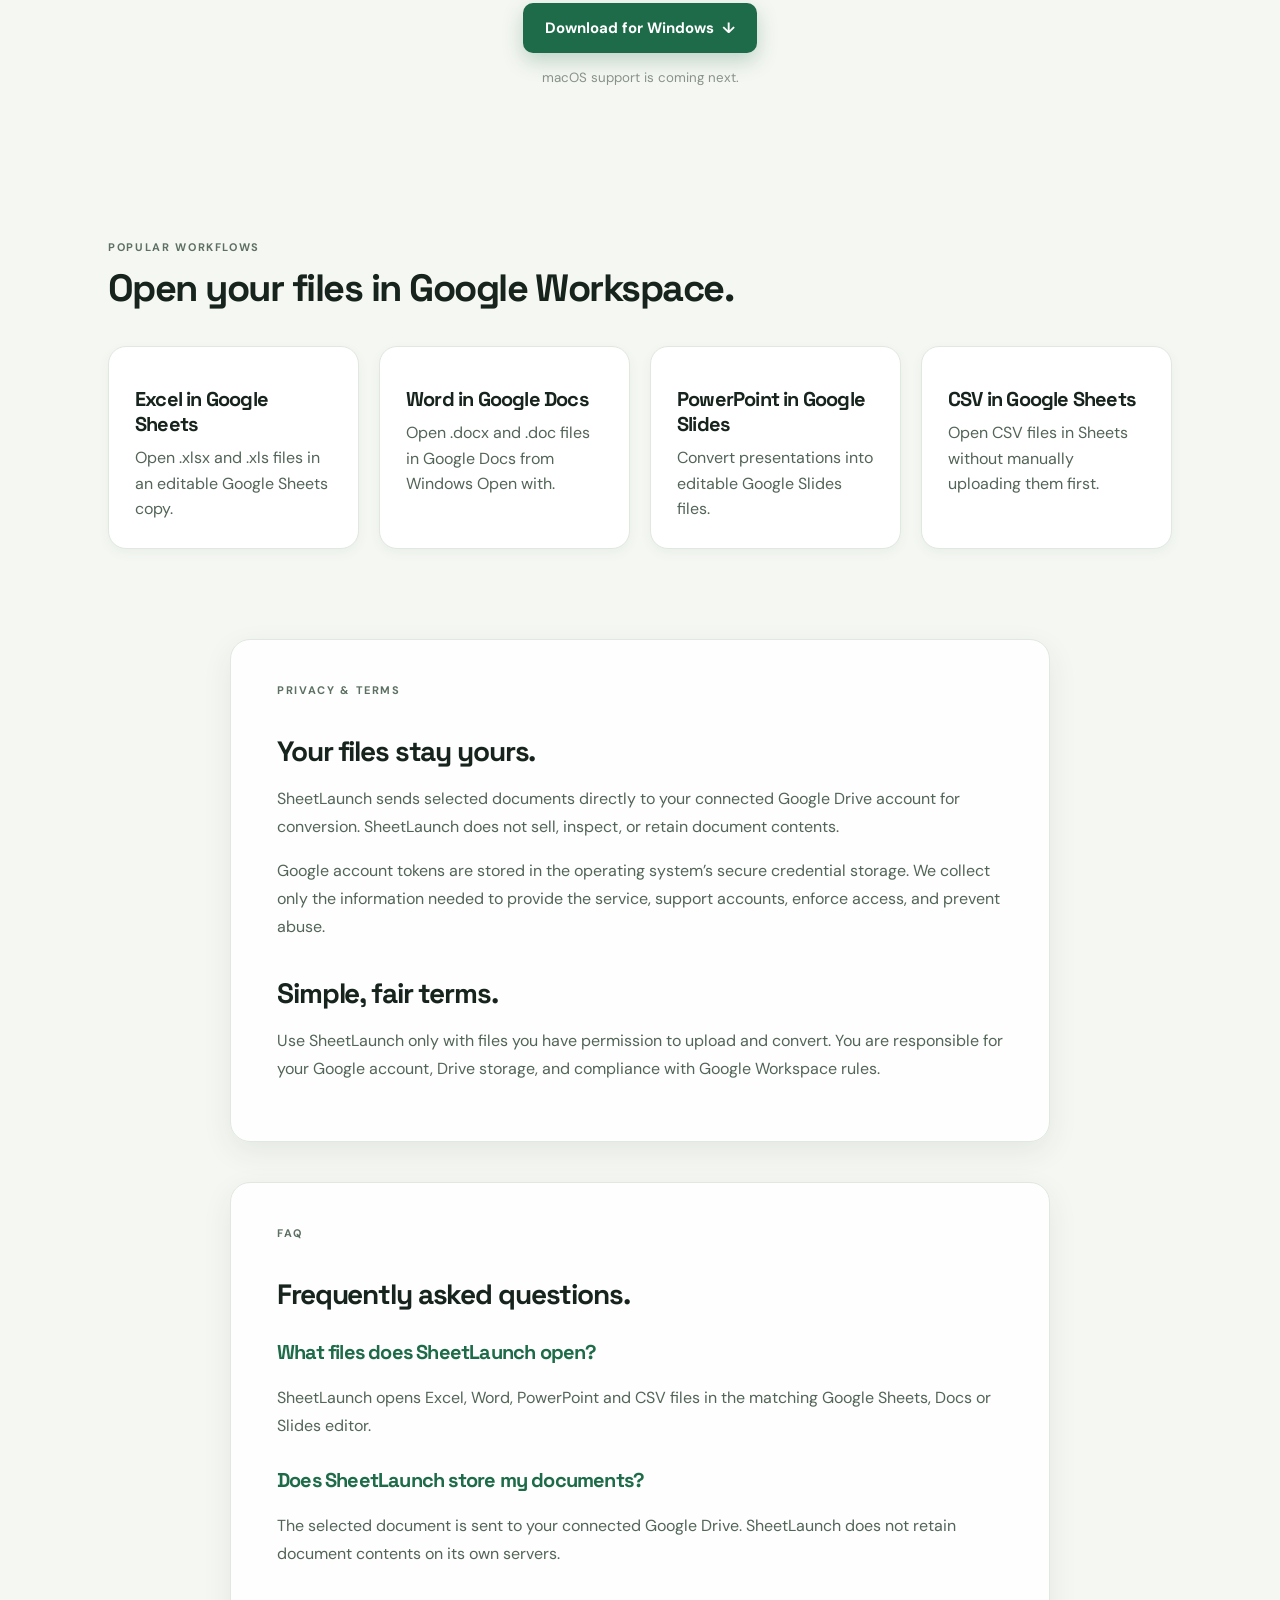
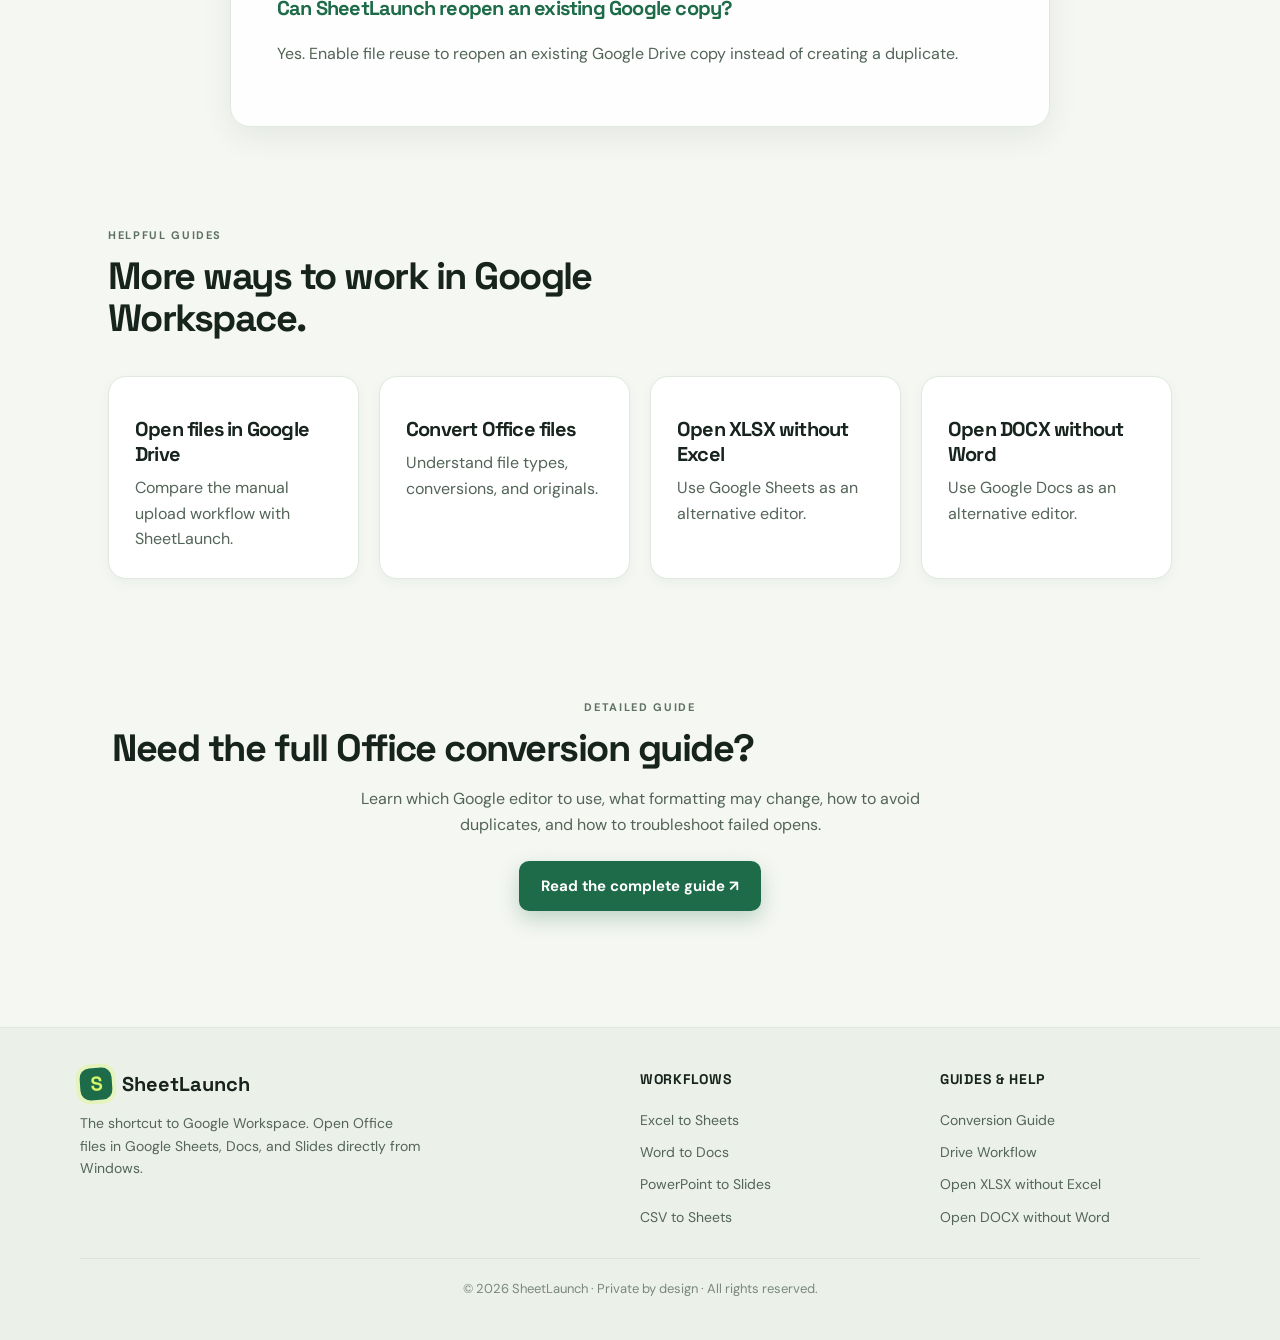
==== commit 39bc6aac: "update" ====
--- a/index.html
+++ b/index.html
@@ -1,35 +1,264 @@
 <!doctype html>
 <html lang="en">
 <head>
-  <meta charset="UTF-8"><meta name="viewport" content="width=device-width,initial-scale=1">
-  <meta name="robots" content="index,follow,max-image-preview:large">
-  <meta name="theme-color" content="#b8ff3d">
+  <meta charset="UTF-8">
+  <meta name="viewport" content="width=device-width, initial-scale=1">
+  <title>SheetLaunch — Open Office Files directly in Google Workspace</title>
+  <meta name="description" content="Open Excel, Word, PowerPoint and CSV files directly in Google Sheets, Docs and Slides from your desktop with one simple click. No manual Drive uploads needed.">
+  <meta name="robots" content="index, follow, max-image-preview:large">
+  <meta name="theme-color" content="#1d6b48">
   <link rel="canonical" href="https://sheetlaunch.getwalksafe.co.uk/">
+  
+  <!-- Open Graph / Facebook -->
   <meta property="og:type" content="website">
+  <meta property="og:site_name" content="SheetLaunch">
   <meta property="og:url" content="https://sheetlaunch.getwalksafe.co.uk/">
-  <meta property="og:title" content="SheetLaunch | Open files in Google Workspace">
-  <meta property="og:description" content="Open Office and CSV files in Google Sheets, Docs and Slides with one simple workflow.">
-  <meta name="twitter:card" content="summary">
-  <meta name="twitter:title" content="SheetLaunch | Open files in Google Workspace">
-  <meta name="twitter:description" content="Open Office and CSV files in Google Sheets, Docs and Slides with one simple workflow.">
-  <script type="application/ld+json">{"@context":"https://schema.org","@type":"SoftwareApplication","name":"SheetLaunch","applicationCategory":"ProductivityApplication","operatingSystem":"Windows","description":"Open Excel, Word, PowerPoint and CSV files in Google Sheets, Docs and Slides.","url":"https://sheetlaunch.getwalksafe.co.uk/","downloadUrl":"https://github.com/Michael5565/SheetLaunch-releases/releases/latest/download/SheetLaunch_0.1.1_x64_en-US.msi","offers":{"@type":"Offer","price":"0","priceCurrency":"USD"}}</script>
-  <title>SheetLaunch — Open Office files in Google Workspace</title>
-  <meta name="description" content="Open Excel, Word, PowerPoint and CSV files directly in Google Sheets, Docs and Slides.">
+  <meta property="og:title" content="SheetLaunch — Open Office Files directly in Google Workspace">
+  <meta property="og:description" content="Open Excel, Word, PowerPoint and CSV files in Google Sheets, Docs and Slides with one simple workflow.">
+  <meta property="og:image" content="https://sheetlaunch.getwalksafe.co.uk/og-image.png">
+  
+  <!-- Twitter -->
+  <meta name="twitter:card" content="summary_large_image">
+  <meta name="twitter:title" content="SheetLaunch — Open Office Files directly in Google Workspace">
+  <meta name="twitter:description" content="Open Excel, Word, PowerPoint and CSV files in Google Sheets, Docs and Slides with one simple workflow.">
+  <meta name="twitter:image" content="https://sheetlaunch.getwalksafe.co.uk/og-image.png">
+
   <link rel="stylesheet" href="styles.css">
-  <script type="application/ld+json">{"@context":"https://schema.org","@type":"FAQPage","mainEntity":[{"@type":"Question","name":"What files does SheetLaunch open?","acceptedAnswer":{"@type":"Answer","text":"SheetLaunch opens Excel, Word, PowerPoint and CSV files in the matching Google Sheets, Docs or Slides editor."}},{"@type":"Question","name":"Can SheetLaunch reopen an existing Google copy?","acceptedAnswer":{"@type":"Answer","text":"Yes. File reuse can reopen an existing Google Drive copy instead of creating a duplicate."}}]}</script>
+
+  <!-- Structured Data / JSON-LD -->
+  <script type="application/ld+json">
+  [
+    {
+      "@context": "https://schema.org",
+      "@type": "WebSite",
+      "name": "SheetLaunch",
+      "url": "https://sheetlaunch.getwalksafe.co.uk/"
+    },
+    {
+      "@context": "https://schema.org",
+      "@type": "SoftwareApplication",
+      "name": "SheetLaunch",
+      "applicationCategory": "ProductivityApplication",
+      "operatingSystem": "Windows",
+      "description": "Open Excel, Word, PowerPoint and CSV files in Google Sheets, Docs and Slides.",
+      "url": "https://sheetlaunch.getwalksafe.co.uk/",
+      "downloadUrl": "https://github.com/Michael5565/SheetLaunch-releases/releases/latest/download/SheetLaunch_0.1.1_x64_en-US.msi",
+      "offers": {
+        "@type": "Offer",
+        "price": "0",
+        "priceCurrency": "USD"
+      }
+    },
+    {
+      "@context": "https://schema.org",
+      "@type": "FAQPage",
+      "mainEntity": [
+        {
+          "@type": "Question",
+          "name": "What files does SheetLaunch open?",
+          "acceptedAnswer": {
+            "@type": "Answer",
+            "text": "SheetLaunch opens Excel, Word, PowerPoint and CSV files in the matching Google Sheets, Docs or Slides editor."
+          }
+        },
+        {
+          "@type": "Question",
+          "name": "Does SheetLaunch store my documents?",
+          "acceptedAnswer": {
+            "@type": "Answer",
+            "text": "No. Documents are transferred securely to your connected Google Drive account. SheetLaunch does not retain document contents on server infrastructure."
+          }
+        },
+        {
+          "@type": "Question",
+          "name": "Can SheetLaunch reopen an existing Google copy?",
+          "acceptedAnswer": {
+            "@type": "Answer",
+            "text": "Yes. Enabling file reuse will reopen an existing Google Drive copy instead of creating a duplicate document."
+          }
+        }
+      ]
+    }
+  ]
+  </script>
 </head>
 <body>
-  <nav><a class="brand" href="/"><span>S</span> SheetLaunch</a><a class="nav-link" href="#how-it-works">How it works</a><a class="nav-link" href="#privacy">Privacy</a><a class="nav-link" href="#terms">Terms</a><a class="button small" href="#download">Download</a></nav>
-  <main>
-    <section class="hero"><div class="hero-copy"><div class="eyebrow">THE SHORTCUT TO GOOGLE WORKSPACE</div><h1>Your files. <em>One click</em> closer to Google.</h1><p>Open Excel, Word, PowerPoint and CSV files directly in Google Sheets, Docs and Slides—without digging through Drive first.</p><div class="actions"><a class="button" href="#download">Download SheetLaunch <b>↗</b></a><a class="text-link" href="#how-it-works">See how it works ↓</a></div><div class="trust"><span>✓</span> Private by design <span>✓</span> No file storage <span>✓</span> Google Drive powered</div></div><div class="hero-card"><div class="file-icon xls">▦</div><div class="file-name">budget-forecast.xlsx</div><div class="arrow">→</div><div class="sheets-icon">▦</div><div class="file-name destination">Google Sheets</div><div class="progress"><i></i></div><small>Opening in your browser…</small></div></section>
-    <section id="how-it-works" class="section"><div class="eyebrow">HOW IT WORKS</div><h2>Stop uploading files the long way.</h2><div class="steps"><article><b>01</b><h3>Install once</h3><p>SheetLaunch quietly adds itself to your file’s Open with menu.</p></article><article><b>02</b><h3>Choose your file</h3><p>Right-click an Office or CSV file and choose SheetLaunch.</p></article><article><b>03</b><h3>Keep working</h3><p>Your converted Google file opens in the browser, ready to edit.</p></article></div></section>
-    <section class="callout"><div><div class="eyebrow">MADE FOR GOOGLE WORKSPACE</div><h2>A calmer way to work with Office files.</h2><p>Reopen the same file later and SheetLaunch can take you back to the existing Google copy instead of creating duplicates.</p></div><div class="badge">S</div></section>
-    <section id="download" class="download"><div class="eyebrow">GET STARTED</div><h2>Open files the easy way.</h2><p>Download SheetLaunch, sign in with Google, then use Windows or macOS “Open with” whenever you receive an Office file.</p><a class="button" href="https://github.com/Michael5565/SheetLaunch-releases/releases/latest/download/SheetLaunch_0.1.1_x64_en-US.msi">Download for Windows <b>↓</b></a><small>macOS support is coming next.</small></section>
-    <section class="section"><div class="eyebrow">POPULAR WORKFLOWS</div><h2>Open your files in Google Workspace.</h2><div class="steps"><article><h3><a href="/open-excel-in-google-sheets.html">Excel in Google Sheets</a></h3><p>Open .xlsx and .xls files in an editable Google Sheets copy.</p></article><article><h3><a href="/open-word-in-google-docs.html">Word in Google Docs</a></h3><p>Open .docx and .doc files in Google Docs from Windows Open with.</p></article><article><h3><a href="/open-powerpoint-in-google-slides.html">PowerPoint in Google Slides</a></h3><p>Convert presentations into editable Google Slides files.</p></article><article><h3><a href="/open-csv-in-google-sheets.html">CSV in Google Sheets</a></h3><p>Open CSV files in Sheets without manually uploading them first.</p></article></div></section>
-    <section id="privacy" class="legal"><div class="eyebrow">PRIVACY</div><h2>Your files stay yours.</h2><p>SheetLaunch sends selected documents directly to your connected Google Drive account for conversion. SheetLaunch does not sell, inspect, or retain document contents. When file reuse is enabled, the app stores a local fingerprint, file ID, and Workspace URL so it can reopen an existing copy.</p><p>Google account tokens are stored in the operating system’s secure credential storage. We collect only the information needed to provide the service, support accounts, enforce access, and prevent abuse.</p></section>
-    <section id="terms" class="legal"><div class="eyebrow">TERMS</div><h2>Simple, fair terms.</h2><p>Use SheetLaunch only with files you have permission to upload and convert. You are responsible for your Google account, Drive storage, and compliance with Google Workspace rules.</p><p>The service is provided as-is while we improve it. Supported formats, trial limits, and pricing may change before paid plans launch. Do not use SheetLaunch unlawfully or to violate Google’s terms.</p><small>Last updated: August 2026. Add a support email before launch.</small></section>
-  </main><footer>© 2026 SheetLaunch · Private by design</footer>
-    <section id="faq" class="legal"><div class="eyebrow">FAQ</div><h2>Frequently asked questions.</h2><h3>What files does SheetLaunch open?</h3><p>SheetLaunch opens Excel, Word, PowerPoint and CSV files in the matching Google Sheets, Docs or Slides editor.</p><h3>Does SheetLaunch store my documents?</h3><p>The selected document is sent to your connected Google Drive. SheetLaunch does not retain document contents on its own servers.</p><h3>Can SheetLaunch reopen an existing Google copy?</h3><p>Yes. Enable file reuse to reopen an existing Google Drive copy instead of creating a duplicate.</p></section>
-    <section class="section"><div class="eyebrow">HELPFUL GUIDES</div><h2>More ways to work in Google Workspace.</h2><div class="steps"><article><h3><a href="/open-files-in-google-drive.html">Open files in Google Drive</a></h3><p>Compare the manual upload workflow with SheetLaunch.</p></article><article><h3><a href="/convert-office-files-to-google-format.html">Convert Office files</a></h3><p>Understand file types, conversions, and originals.</p></article><article><h3><a href="/how-to-open-xlsx-without-excel.html">Open XLSX without Excel</a></h3><p>Use Google Sheets as an alternative editor.</p></article><article><h3><a href="/how-to-open-docx-without-word.html">Open DOCX without Word</a></h3><p>Use Google Docs as an alternative editor.</p></article></div></section>
-    <section class="section"><div class="eyebrow">DETAILED GUIDE</div><h2>Need the full Office conversion guide?</h2><p>Learn which Google editor to use, what formatting may change, how to avoid duplicates, and how to troubleshoot failed opens.</p><p><a class="button small" href="/office-file-conversion-guide.html">Read the complete guide</a></p></section>
-</body></html>
+  <header>
+    <nav>
+      <a class="brand" href="/"><span>S</span> SheetLaunch</a>
+      <a class="nav-link" href="#how-it-works">How it works</a>
+      <a class="nav-link" href="#workflows">Workflows</a>
+      <a class="nav-link" href="#faq">FAQ</a>
+      <a class="nav-link" href="#privacy">Privacy</a>
+      <a class="button small" href="#download">Download</a>
+    </nav>
+  </header>
+
+  <main id="main-content">
+    <section class="hero">
+      <div class="hero-copy">
+        <div class="eyebrow">THE SHORTCUT TO GOOGLE WORKSPACE</div>
+        <h1>Your files. <em>One click</em> closer to Google.</h1>
+        <p>Open Excel, Word, PowerPoint and CSV files directly in Google Sheets, Docs and Slides—without digging through Google Drive first.</p>
+        <div class="actions">
+          <a class="button" href="#download">Download SheetLaunch <b>↗</b></a>
+          <a class="text-link" href="#how-it-works">See how it works ↓</a>
+        </div>
+        <div class="trust">
+          <span>✓</span> Private by design 
+          <span>✓</span> No file storage 
+          <span>✓</span> Google Drive powered
+        </div>
+      </div>
+      <div class="hero-card" aria-hidden="true">
+        <div class="file-icon xls">▦</div>
+        <div class="file-name">budget-forecast.xlsx</div>
+        <div class="arrow">→</div>
+        <div class="sheets-icon">▦</div>
+        <div class="file-name destination">Google Sheets</div>
+        <div class="progress"><i></i></div>
+        <small>Opening in your browser…</small>
+      </div>
+    </section>
+
+    <section id="how-it-works" class="section">
+      <div class="eyebrow">HOW IT WORKS</div>
+      <h2>Stop uploading files the long way.</h2>
+      <div class="steps">
+        <article>
+          <b>01</b>
+          <h3>Install once</h3>
+          <p>SheetLaunch quietly adds itself to your operating system’s Open with menu.</p>
+        </article>
+        <article>
+          <b>02</b>
+          <h3>Choose your file</h3>
+          <p>Right-click any Office or CSV document and choose SheetLaunch.</p>
+        </article>
+        <article>
+          <b>03</b>
+          <h3>Keep working</h3>
+          <p>Your converted Google document opens instantly in your browser, ready to edit.</p>
+        </article>
+      </div>
+    </section>
+
+    <section class="callout">
+      <div>
+        <div class="eyebrow">MADE FOR GOOGLE WORKSPACE</div>
+        <h2>A calmer way to work with Office files.</h2>
+        <p>Reopen the same file later and SheetLaunch can take you back to the existing Google copy instead of creating frustrating duplicates.</p>
+      </div>
+      <div class="badge" aria-hidden="true">S</div>
+    </section>
+
+    <section id="download" class="download">
+      <div class="eyebrow">GET STARTED</div>
+      <h2>Open files the easy way.</h2>
+      <p>Download SheetLaunch, sign in with Google, then use Windows “Open with” whenever you receive an Office file.</p>
+      <a class="button" href="https://github.com/Michael5565/SheetLaunch-releases/releases/latest/download/SheetLaunch_0.1.1_x64_en-US.msi">Download for Windows <b>↓</b></a>
+      <small>macOS support is coming next.</small>
+    </section>
+
+    <section id="workflows" class="section">
+      <div class="eyebrow">POPULAR WORKFLOWS</div>
+      <h2>Open your files in Google Workspace.</h2>
+      <div class="steps">
+        <article>
+          <h3><a href="/open-excel-in-google-sheets.html">Excel in Google Sheets</a></h3>
+          <p>Open .xlsx and .xls files in an editable Google Sheets copy.</p>
+        </article>
+        <article>
+          <h3><a href="/open-word-in-google-docs.html">Word in Google Docs</a></h3>
+          <p>Open .docx and .doc files in Google Docs from Windows Open with.</p>
+        </article>
+        <article>
+          <h3><a href="/open-powerpoint-in-google-slides.html">PowerPoint in Google Slides</a></h3>
+          <p>Convert presentations into editable Google Slides files.</p>
+        </article>
+        <article>
+          <h3><a href="/open-csv-in-google-sheets.html">CSV in Google Sheets</a></h3>
+          <p>Open CSV files in Sheets without manually uploading them first.</p>
+        </article>
+      </div>
+    </section>
+
+    <section id="privacy" class="legal">
+      <div class="eyebrow">PRIVACY & TERMS</div>
+      <h2>Your files stay yours.</h2>
+      <p>SheetLaunch sends selected documents directly to your connected Google Drive account for conversion. SheetLaunch does not sell, inspect, or retain document contents.</p>
+      <p>Google account tokens are stored in the operating system’s secure credential storage. We collect only the information needed to provide the service, support accounts, enforce access, and prevent abuse.</p>
+      
+      <h2>Simple, fair terms.</h2>
+      <p>Use SheetLaunch only with files you have permission to upload and convert. You are responsible for your Google account, Drive storage, and compliance with Google Workspace rules.</p>
+    </section>
+
+    <section id="faq" class="legal">
+      <div class="eyebrow">FAQ</div>
+      <h2>Frequently asked questions.</h2>
+      <h3>What files does SheetLaunch open?</h3>
+      <p>SheetLaunch opens Excel, Word, PowerPoint and CSV files in the matching Google Sheets, Docs or Slides editor.</p>
+      <h3>Does SheetLaunch store my documents?</h3>
+      <p>The selected document is sent to your connected Google Drive. SheetLaunch does not retain document contents on its own servers.</p>
+      <h3>Can SheetLaunch reopen an existing Google copy?</h3>
+      <p>Yes. Enable file reuse to reopen an existing Google Drive copy instead of creating a duplicate.</p>
+    </section>
+
+    <section class="section">
+      <div class="eyebrow">HELPFUL GUIDES</div>
+      <h2>More ways to work in Google Workspace.</h2>
+      <div class="steps">
+        <article>
+          <h3><a href="/open-files-in-google-drive.html">Open files in Google Drive</a></h3>
+          <p>Compare the manual upload workflow with SheetLaunch.</p>
+        </article>
+        <article>
+          <h3><a href="/convert-office-files-to-google-format.html">Convert Office files</a></h3>
+          <p>Understand file types, conversions, and originals.</p>
+        </article>
+        <article>
+          <h3><a href="/how-to-open-xlsx-without-excel.html">Open XLSX without Excel</a></h3>
+          <p>Use Google Sheets as an alternative editor.</p>
+        </article>
+        <article>
+          <h3><a href="/how-to-open-docx-without-word.html">Open DOCX without Word</a></h3>
+          <p>Use Google Docs as an alternative editor.</p>
+        </article>
+      </div>
+    </section>
+
+    <section class="section" style="text-align: center;">
+      <div class="eyebrow">DETAILED GUIDE</div>
+      <h2>Need the full Office conversion guide?</h2>
+      <p style="max-width: 600px; margin: 16px auto 24px; color: var(--muted);">Learn which Google editor to use, what formatting may change, how to avoid duplicates, and how to troubleshoot failed opens.</p>
+      <p><a class="button" href="/office-file-conversion-guide.html">Read the complete guide ↗</a></p>
+    </section>
+  </main>
+
+  <footer>
+    <div class="footer-container">
+      <div class="footer-brand">
+        <a class="brand" href="/"><span>S</span> SheetLaunch</a>
+        <p>The shortcut to Google Workspace. Open Office files in Google Sheets, Docs, and Slides directly from Windows.</p>
+      </div>
+      <div class="footer-links">
+        <h4>Workflows</h4>
+        <a href="/open-excel-in-google-sheets.html">Excel to Sheets</a>
+        <a href="/open-word-in-google-docs.html">Word to Docs</a>
+        <a href="/open-powerpoint-in-google-slides.html">PowerPoint to Slides</a>
+        <a href="/open-csv-in-google-sheets.html">CSV to Sheets</a>
+      </div>
+      <div class="footer-links">
+        <h4>Guides & Help</h4>
+        <a href="/office-file-conversion-guide.html">Conversion Guide</a>
+        <a href="/open-files-in-google-drive.html">Drive Workflow</a>
+        <a href="/how-to-open-xlsx-without-excel.html">Open XLSX without Excel</a>
+        <a href="/how-to-open-docx-without-word.html">Open DOCX without Word</a>
+      </div>
+    </div>
+    <div class="footer-bottom">
+      © 2026 SheetLaunch · Private by design · All rights reserved.
+    </div>
+  </footer>
+</body>
+</html>
--- a/styles.css
+++ b/styles.css
@@ -1,3 +1,650 @@
-@import url('https://fonts.googleapis.com/css2?family=DM+Sans:wght@400;500;600;700&family=Space+Grotesk:wght@500;600;700&display=swap');
-:root{--ink:#17231d;--muted:#65746a;--green:#1d6b48;--lime:#d9f56b;--paper:#f5f7f2}*{box-sizing:border-box}html{scroll-behavior:smooth}body{margin:0;background:var(--paper);color:var(--ink);font:16px 'DM Sans',sans-serif}nav,main,footer{max-width:1120px;margin:auto}nav{display:flex;align-items:center;gap:30px;padding:24px 28px}.brand{font:700 20px 'Space Grotesk';color:var(--ink);text-decoration:none;margin-right:auto}.brand span,.badge{display:inline-grid;place-items:center;background:var(--green);color:var(--lime);border-radius:10px;width:32px;height:32px;margin-right:8px}.nav-link,.text-link{color:var(--muted);text-decoration:none;font-size:14px}.button{display:inline-block;background:var(--green);color:white;text-decoration:none;border-radius:9px;padding:13px 18px;font-weight:700;font-size:14px;box-shadow:0 8px 20px #1d6b4825}.button b{margin-left:10px}.button.small{padding:9px 13px;font-size:12px}.hero{display:grid;grid-template-columns:1.1fr .9fr;gap:70px;align-items:center;padding:90px 28px 110px}.eyebrow{font-size:11px;letter-spacing:.15em;color:#718277;font-weight:700;margin-bottom:12px}.hero h1,h2,h3{font-family:'Space Grotesk';letter-spacing:-.045em;margin:0}.hero h1{font-size:clamp(42px,6vw,72px);line-height:1.02}.hero em{font-style:normal;color:var(--green)}.hero p{color:var(--muted);font-size:18px;line-height:1.6;max-width:550px;margin:22px 0 28px}.actions{display:flex;align-items:center;gap:22px}.trust{color:#7c897f;font-size:12px;margin-top:26px;display:flex;gap:12px;flex-wrap:wrap}.trust span{color:var(--green)}.hero-card{background:#fff;border:1px solid #dfe8df;border-radius:24px;padding:30px;box-shadow:0 22px 55px #23402d18;display:grid;grid-template-columns:auto 1fr auto;align-items:center;gap:14px}.file-icon,.sheets-icon{width:44px;height:44px;border-radius:12px;display:grid;place-items:center;font-size:23px}.xls{background:#dff2d8;color:#287346}.sheets-icon{background:#d9f56b;color:#255e3d}.file-name{font-weight:700;font-size:14px}.destination{font-size:13px;color:var(--green)}.arrow{color:#a5b2a7;font-size:22px}.progress{grid-column:1/-1;height:6px;background:#edf1ec;border-radius:20px;overflow:hidden;margin-top:10px}.progress i{display:block;width:65%;height:100%;background:var(--green);border-radius:20px}.hero-card small{grid-column:1/-1;color:#849187;font-size:12px}.section{padding:80px 28px}.section h2,.download h2{font-size:40px;max-width:550px}.steps{display:grid;grid-template-columns:repeat(3,1fr);gap:18px;margin-top:42px}.steps article{background:#fff;border:1px solid #e0e8df;border-radius:16px;padding:24px}.steps b{color:var(--green);font-size:12px}.steps h3{font-size:21px;margin-top:22px}.steps p,.callout p,.download p{color:var(--muted);line-height:1.55}.callout{margin:20px 28px 90px;padding:38px 42px;border-radius:20px;background:#193b2a;color:white;display:flex;align-items:center;justify-content:space-between}.callout .eyebrow{color:#b8d2b7}.callout h2{font-size:32px}.callout p{max-width:570px;color:#c1d1c3}.badge{width:74px;height:74px;border-radius:22px;font-size:34px;margin:0}.download{text-align:center;padding:45px 28px 110px}.download h2{margin:0 auto}.download p{max-width:560px;margin:16px auto 25px}.download small{display:block;color:#879288;margin-top:14px}footer{text-align:center;color:#879288;font-size:12px;padding:24px}@media(max-width:760px){nav{padding:18px}.nav-link{display:none}.hero{grid-template-columns:1fr;padding:55px 18px 75px;gap:40px}.hero h1{font-size:47px}.section{padding:55px 18px}.steps{grid-template-columns:1fr}.callout{margin:10px 18px 60px;padding:28px;display:block}.badge{margin-top:25px}}
-.legal{max-width:760px;padding:52px 28px;border-top:1px solid #e0e8df}.legal h2{font-size:34px}.legal p{color:var(--muted);line-height:1.7}.legal small{color:#879288}
+@import url('https://fonts.googleapis.com/css2?family=DM+Sans:ital,wght@0,400;0,500;0,600;0,700;1,400&family=Space+Grotesk:wght@500;600;700&display=swap');
+
+:root {
+  --ink: #17231d;
+  --muted: #536458;
+  --green: #1d6b48;
+  --green-hover: #145035;
+  --lime: #d9f56b;
+  --paper: #f5f7f2;
+  --white: #ffffff;
+  --border: #e0e8df;
+  --shadow-sm: 0 4px 12px rgba(29, 107, 72, 0.05);
+  --shadow-md: 0 10px 30px rgba(35, 64, 45, 0.08);
+  --shadow-lg: 0 22px 55px rgba(35, 64, 45, 0.15);
+}
+
+* {
+  box-sizing: border-box;
+}
+
+html {
+  scroll-behavior: smooth;
+}
+
+body {
+  margin: 0;
+  background: var(--paper);
+  color: var(--ink);
+  font-family: 'DM Sans', -apple-system, BlinkMacSystemFont, 'Segoe UI', Roboto, sans-serif;
+  font-size: 16px;
+  line-height: 1.6;
+  min-height: 100vh;
+  display: flex;
+  flex-direction: column;
+}
+
+/* Accessibility Focus States */
+a:focus-visible, button:focus-visible {
+  outline: 3px solid var(--green);
+  outline-offset: 3px;
+  border-radius: 4px;
+}
+
+/* Header & Nav */
+header {
+  border-bottom: 1px solid var(--border);
+  background: rgba(245, 247, 242, 0.92);
+  backdrop-filter: blur(8px);
+  position: sticky;
+  top: 0;
+  z-index: 100;
+}
+
+nav {
+  max-width: 1120px;
+  margin: auto;
+  display: flex;
+  align-items: center;
+  gap: 24px;
+  padding: 18px 28px;
+}
+
+.brand {
+  font-family: 'Space Grotesk', sans-serif;
+  font-weight: 700;
+  font-size: 20px;
+  color: var(--ink);
+  text-decoration: none;
+  display: flex;
+  align-items: center;
+  margin-right: auto;
+}
+
+.brand span, .badge {
+  display: inline-grid;
+  place-items: center;
+  background: var(--green);
+  color: var(--lime);
+  border-radius: 10px;
+  width: 32px;
+  height: 32px;
+  margin-right: 10px;
+  font-weight: 700;
+  box-shadow: 0 0 0 4px rgba(217, 245, 107, 0.35);
+  transform: rotate(-4deg);
+}
+
+.nav-link, .text-link {
+  color: var(--muted);
+  text-decoration: none;
+  font-size: 14px;
+  font-weight: 500;
+  transition: color 0.2s ease;
+}
+
+.nav-link:hover, .text-link:hover, a:not(.button):hover {
+  color: var(--green);
+}
+
+.nav-badge {
+  color: #718277;
+  font-size: 12px;
+  font-weight: 500;
+  background: #e5ece3;
+  padding: 3px 10px;
+  border-radius: 12px;
+}
+
+/* Main Container */
+main {
+  max-width: 1120px;
+  width: 100%;
+  margin: 0 auto;
+  flex: 1;
+  padding-bottom: 40px;
+}
+
+/* Breadcrumb Navigation */
+.breadcrumb {
+  padding: 24px 28px 0;
+  font-size: 13px;
+  color: var(--muted);
+}
+
+.breadcrumb ol {
+  list-style: none;
+  padding: 0;
+  margin: 0;
+  display: flex;
+  flex-wrap: wrap;
+  align-items: center;
+  gap: 8px;
+}
+
+.breadcrumb li+li::before {
+  content: "/";
+  color: #a5b2a7;
+  margin-right: 8px;
+}
+
+.breadcrumb a {
+  color: var(--muted);
+  text-decoration: none;
+}
+
+.breadcrumb a:hover {
+  color: var(--green);
+  text-decoration: underline;
+}
+
+.breadcrumb [aria-current="page"] {
+  color: var(--ink);
+  font-weight: 600;
+}
+
+/* Hero Section */
+.hero {
+  display: grid;
+  grid-template-columns: 1.1fr 0.9fr;
+  gap: 60px;
+  align-items: center;
+  padding: 70px 28px 80px;
+  position: relative;
+  overflow: hidden;
+}
+
+.hero::before {
+  content: '';
+  position: absolute;
+  width: 520px;
+  height: 520px;
+  border-radius: 50%;
+  background: rgba(217, 245, 107, 0.35);
+  filter: blur(40px);
+  right: -180px;
+  top: -150px;
+  z-index: -1;
+}
+
+.eyebrow {
+  font-size: 11px;
+  letter-spacing: 0.15em;
+  color: #5d7063;
+  font-weight: 700;
+  text-transform: uppercase;
+  margin-bottom: 12px;
+}
+
+.hero h1, h2, h3 {
+  font-family: 'Space Grotesk', sans-serif;
+  letter-spacing: -0.04em;
+  margin: 0;
+  color: var(--ink);
+}
+
+.hero h1 {
+  font-size: clamp(38px, 5.5vw, 64px);
+  line-height: 1.05;
+}
+
+.hero em {
+  font-style: normal;
+  color: var(--green);
+}
+
+.hero p {
+  color: var(--muted);
+  font-size: 18px;
+  line-height: 1.6;
+  max-width: 550px;
+  margin: 22px 0 28px;
+}
+
+.actions {
+  display: flex;
+  align-items: center;
+  gap: 20px;
+}
+
+.trust {
+  color: #6a796e;
+  font-size: 13px;
+  font-weight: 500;
+  margin-top: 26px;
+  display: flex;
+  gap: 16px;
+  flex-wrap: wrap;
+}
+
+.trust span {
+  color: var(--green);
+  font-weight: 700;
+}
+
+/* Hero Interactive Card */
+.hero-card {
+  background: var(--white);
+  border: 1px solid var(--border);
+  border-radius: 24px;
+  padding: 30px;
+  box-shadow: var(--shadow-lg);
+  display: grid;
+  grid-template-columns: auto 1fr auto;
+  align-items: center;
+  gap: 14px;
+  transform: rotate(2deg);
+  transition: transform 0.3s ease, box-shadow 0.3s ease;
+}
+
+.hero-card:hover {
+  transform: rotate(0) translateY(-4px);
+  box-shadow: 0 28px 65px rgba(35, 64, 45, 0.22);
+}
+
+.file-icon, .sheets-icon {
+  width: 44px;
+  height: 44px;
+  border-radius: 12px;
+  display: grid;
+  place-items: center;
+  font-size: 22px;
+  font-weight: 700;
+}
+
+.xls {
+  background: #dff2d8;
+  color: #287346;
+}
+
+.sheets-icon {
+  background: var(--lime);
+  color: #255e3d;
+}
+
+.file-name {
+  font-weight: 700;
+  font-size: 14px;
+}
+
+.destination {
+  font-size: 13px;
+  color: var(--green);
+}
+
+.arrow {
+  color: #a5b2a7;
+  font-size: 22px;
+}
+
+.progress {
+  grid-column: 1 / -1;
+  height: 6px;
+  background: #edf1ec;
+  border-radius: 20px;
+  overflow: hidden;
+  margin-top: 10px;
+}
+
+.progress i {
+  display: block;
+  width: 70%;
+  height: 100%;
+  background: var(--green);
+  border-radius: 20px;
+}
+
+.hero-card small {
+  grid-column: 1 / -1;
+  color: #849187;
+  font-size: 12px;
+}
+
+/* Buttons */
+.button {
+  display: inline-flex;
+  align-items: center;
+  justify-content: center;
+  background: var(--green);
+  color: var(--white);
+  text-decoration: none;
+  border-radius: 10px;
+  padding: 13px 22px;
+  font-weight: 700;
+  font-size: 15px;
+  box-shadow: 0 8px 20px rgba(29, 107, 72, 0.25);
+  transition: background-color 0.2s ease, transform 0.2s ease, box-shadow 0.2s ease;
+  border: none;
+  cursor: pointer;
+}
+
+.button:hover {
+  background: var(--green-hover);
+  color: var(--white);
+  transform: translateY(-2px);
+  box-shadow: 0 12px 25px rgba(29, 107, 72, 0.35);
+}
+
+.button b {
+  margin-left: 8px;
+}
+
+.button.small {
+  padding: 9px 15px;
+  font-size: 13px;
+  border-radius: 8px;
+}
+
+/* Generic Section Styling */
+.section {
+  padding: 60px 28px;
+}
+
+.section h2, .download h2 {
+  font-size: 38px;
+  line-height: 1.1;
+  max-width: 650px;
+}
+
+/* Steps Grid */
+.steps {
+  display: grid;
+  grid-template-columns: repeat(auto-fit, minmax(240px, 1fr));
+  gap: 20px;
+  margin-top: 36px;
+}
+
+.steps article {
+  background: var(--white);
+  border: 1px solid var(--border);
+  border-radius: 18px;
+  padding: 26px;
+  box-shadow: var(--shadow-sm);
+  transition: transform 0.2s ease, box-shadow 0.2s ease;
+}
+
+.steps article:hover {
+  transform: translateY(-4px);
+  box-shadow: var(--shadow-md);
+}
+
+.steps b {
+  color: var(--green);
+  font-size: 13px;
+  font-weight: 700;
+}
+
+.steps h3 {
+  font-size: 20px;
+  margin-top: 14px;
+  margin-bottom: 8px;
+  line-height: 1.25;
+}
+
+.steps h3 a {
+  color: var(--ink);
+  text-decoration: none;
+}
+
+.steps h3 a:hover {
+  color: var(--green);
+  text-decoration: underline;
+}
+
+.steps p, .callout p, .download p {
+  color: var(--muted);
+  line-height: 1.6;
+  margin: 0;
+}
+
+/* Callout Banner */
+.callout {
+  margin: 40px 28px 60px;
+  padding: 42px;
+  border-radius: 24px;
+  background: #193b2a;
+  color: var(--white);
+  display: flex;
+  align-items: center;
+  justify-content: space-between;
+  box-shadow: var(--shadow-md);
+}
+
+.callout .eyebrow {
+  color: #b8d2b7;
+}
+
+.callout h2 {
+  font-size: 32px;
+  color: var(--white);
+}
+
+.callout p {
+  max-width: 570px;
+  color: #c1d1c3;
+  margin-top: 10px;
+}
+
+.badge {
+  width: 74px;
+  height: 74px;
+  border-radius: 22px;
+  font-size: 34px;
+  margin: 0;
+  flex-shrink: 0;
+}
+
+/* Download Section */
+.download {
+  text-align: center;
+  padding: 60px 28px 90px;
+}
+
+.download h2 {
+  margin: 0 auto;
+}
+
+.download p {
+  max-width: 560px;
+  margin: 16px auto 25px;
+}
+
+.download small {
+  display: block;
+  color: #879288;
+  margin-top: 14px;
+}
+
+/* Guide Content / Legal Styling (Unified Inside Main) */
+.legal, .guide-content {
+  max-width: 820px;
+  margin: 30px auto 40px;
+  padding: 42px 46px;
+  background: rgba(255, 255, 255, 0.85);
+  border: 1px solid var(--border);
+  border-radius: 20px;
+  box-shadow: var(--shadow-md);
+}
+
+.legal h2, .guide-content h2 {
+  font-size: 28px;
+  line-height: 1.2;
+  margin: 36px 0 14px;
+  color: var(--ink);
+}
+
+.legal h2:first-child, .guide-content h2:first-child {
+  margin-top: 0;
+}
+
+.legal h3, .guide-content h3 {
+  font-size: 20px;
+  margin: 24px 0 10px;
+  color: var(--green);
+}
+
+.legal p, .legal li, .guide-content p, .guide-content li {
+  color: var(--muted);
+  font-size: 16px;
+  line-height: 1.75;
+}
+
+.legal ol, .guide-content ol, .legal ul, .guide-content ul {
+  padding-left: 24px;
+  margin: 14px 0;
+}
+
+.legal li, .guide-content li {
+  margin-bottom: 8px;
+}
+
+.legal a, .guide-content a {
+  color: var(--green);
+  font-weight: 600;
+  text-decoration: underline;
+  text-decoration-thickness: 2px;
+  text-underline-offset: 3px;
+}
+
+.legal a:hover, .guide-content a:hover {
+  color: var(--green-hover);
+}
+
+.legal small, .guide-content small {
+  display: block;
+  color: #879288;
+  margin-top: 24px;
+  font-size: 13px;
+}
+
+/* Footer Navigation */
+footer {
+  border-top: 1px solid var(--border);
+  background: #ebf0e8;
+  padding: 40px 28px;
+  margin-top: auto;
+}
+
+.footer-container {
+  max-width: 1120px;
+  margin: auto;
+  display: grid;
+  grid-template-columns: 2fr 1fr 1fr;
+  gap: 40px;
+}
+
+.footer-brand {
+  display: flex;
+  flex-direction: column;
+  gap: 12px;
+}
+
+.footer-brand p {
+  color: var(--muted);
+  font-size: 14px;
+  margin: 0;
+  max-width: 340px;
+}
+
+.footer-links {
+  display: flex;
+  flex-direction: column;
+  gap: 10px;
+}
+
+.footer-links h4 {
+  font-family: 'Space Grotesk', sans-serif;
+  margin: 0 0 8px;
+  font-size: 14px;
+  color: var(--ink);
+  text-transform: uppercase;
+  letter-spacing: 0.05em;
+}
+
+.footer-links a {
+  color: var(--muted);
+  text-decoration: none;
+  font-size: 14px;
+  transition: color 0.2s;
+}
+
+.footer-links a:hover {
+  color: var(--green);
+}
+
+.footer-bottom {
+  max-width: 1120px;
+  margin: 30px auto 0;
+  padding-top: 20px;
+  border-top: 1px solid rgba(0,0,0,0.06);
+  text-align: center;
+  color: #7a887d;
+  font-size: 13px;
+}
+
+/* Media Queries for Mobile Responsiveness */
+@media (max-width: 768px) {
+  nav {
+    padding: 14px 18px;
+    gap: 16px;
+  }
+
+  .nav-link {
+    display: none;
+  }
+
+  .hero {
+    grid-template-columns: 1fr;
+    padding: 45px 18px 50px;
+    gap: 40px;
+  }
+
+  .hero h1 {
+    font-size: 40px;
+  }
+
+  .hero-card {
+    transform: none;
+  }
+
+  .section {
+    padding: 45px 18px;
+  }
+
+  .steps {
+    grid-template-columns: 1fr;
+  }
+
+  .callout {
+    margin: 20px 18px 40px;
+    padding: 28px;
+    flex-direction: column;
+    align-items: flex-start;
+    gap: 20px;
+  }
+
+  .badge {
+    margin-top: 10px;
+  }
+
+  .legal, .guide-content {
+    margin: 20px 18px 30px;
+    padding: 28px 20px;
+    border-radius: 14px;
+  }
+
+  .footer-container {
+    grid-template-columns: 1fr;
+    gap: 30px;
+  }
+}
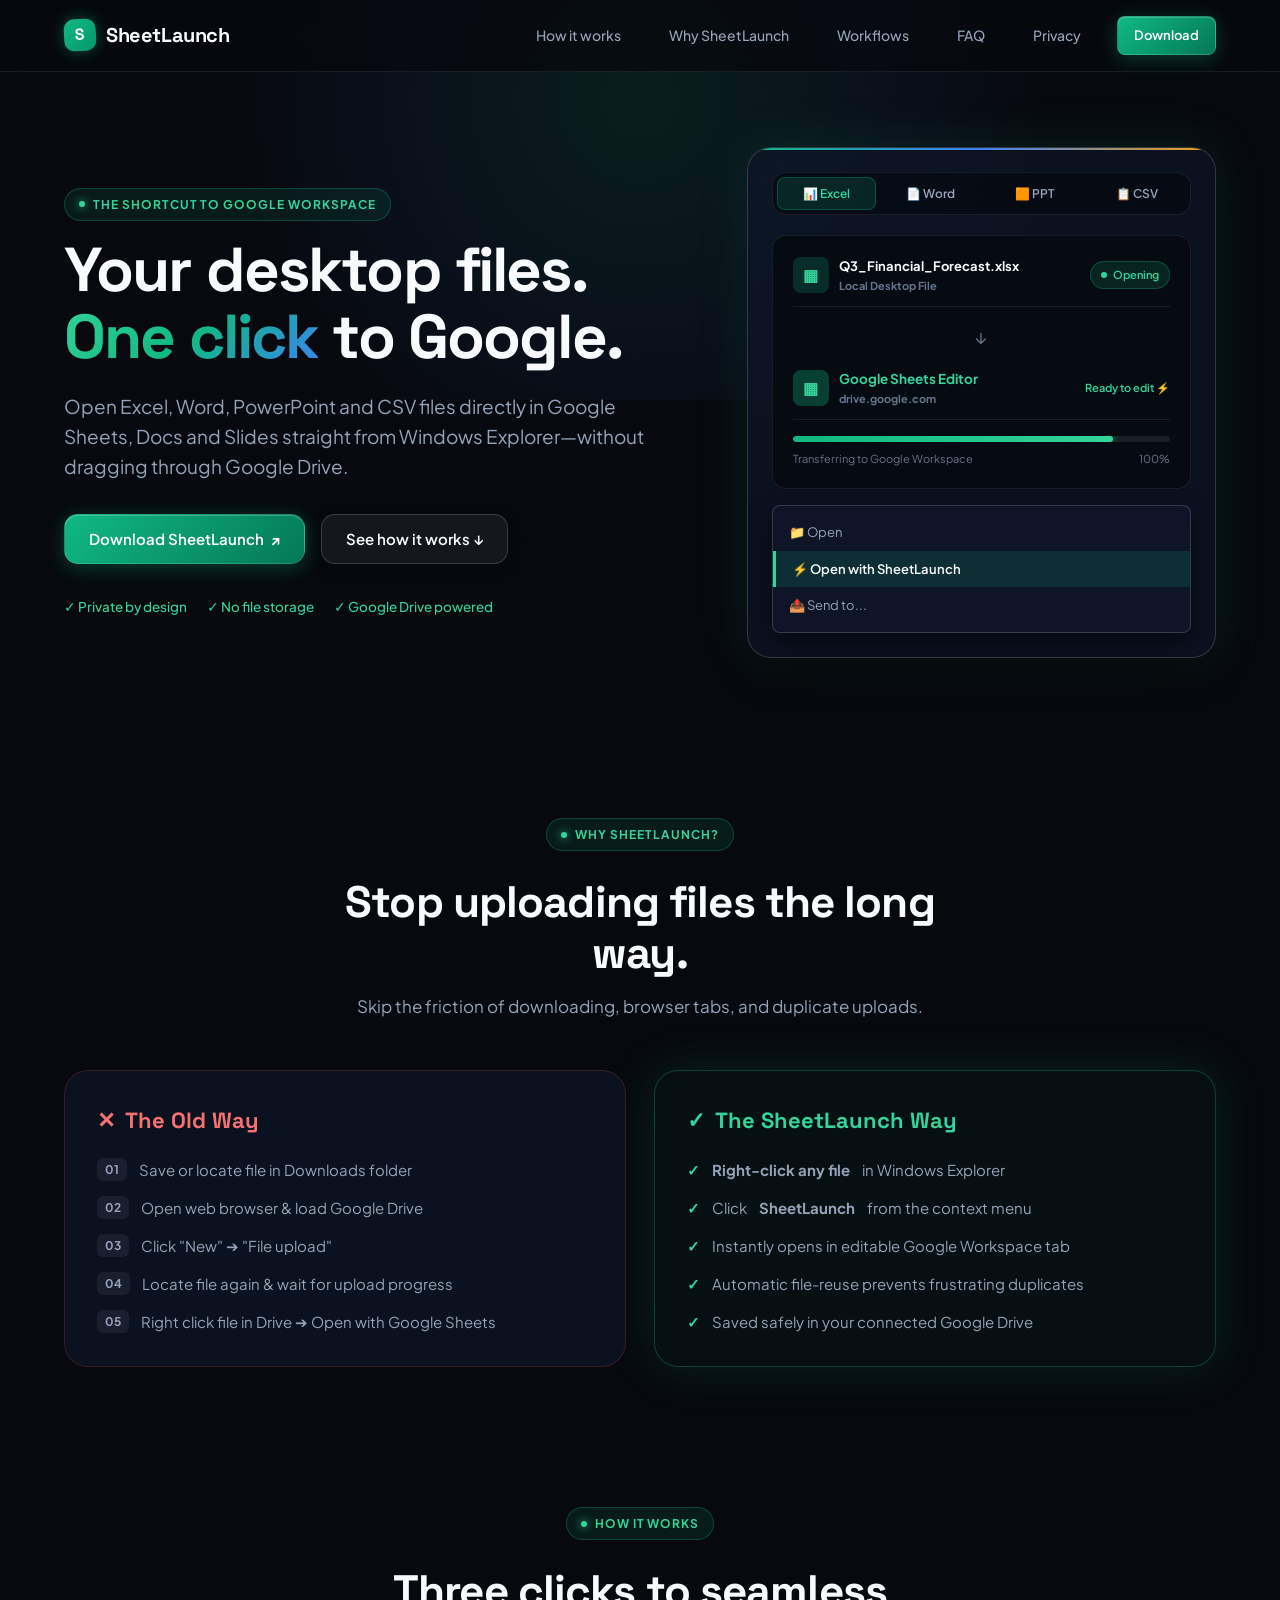
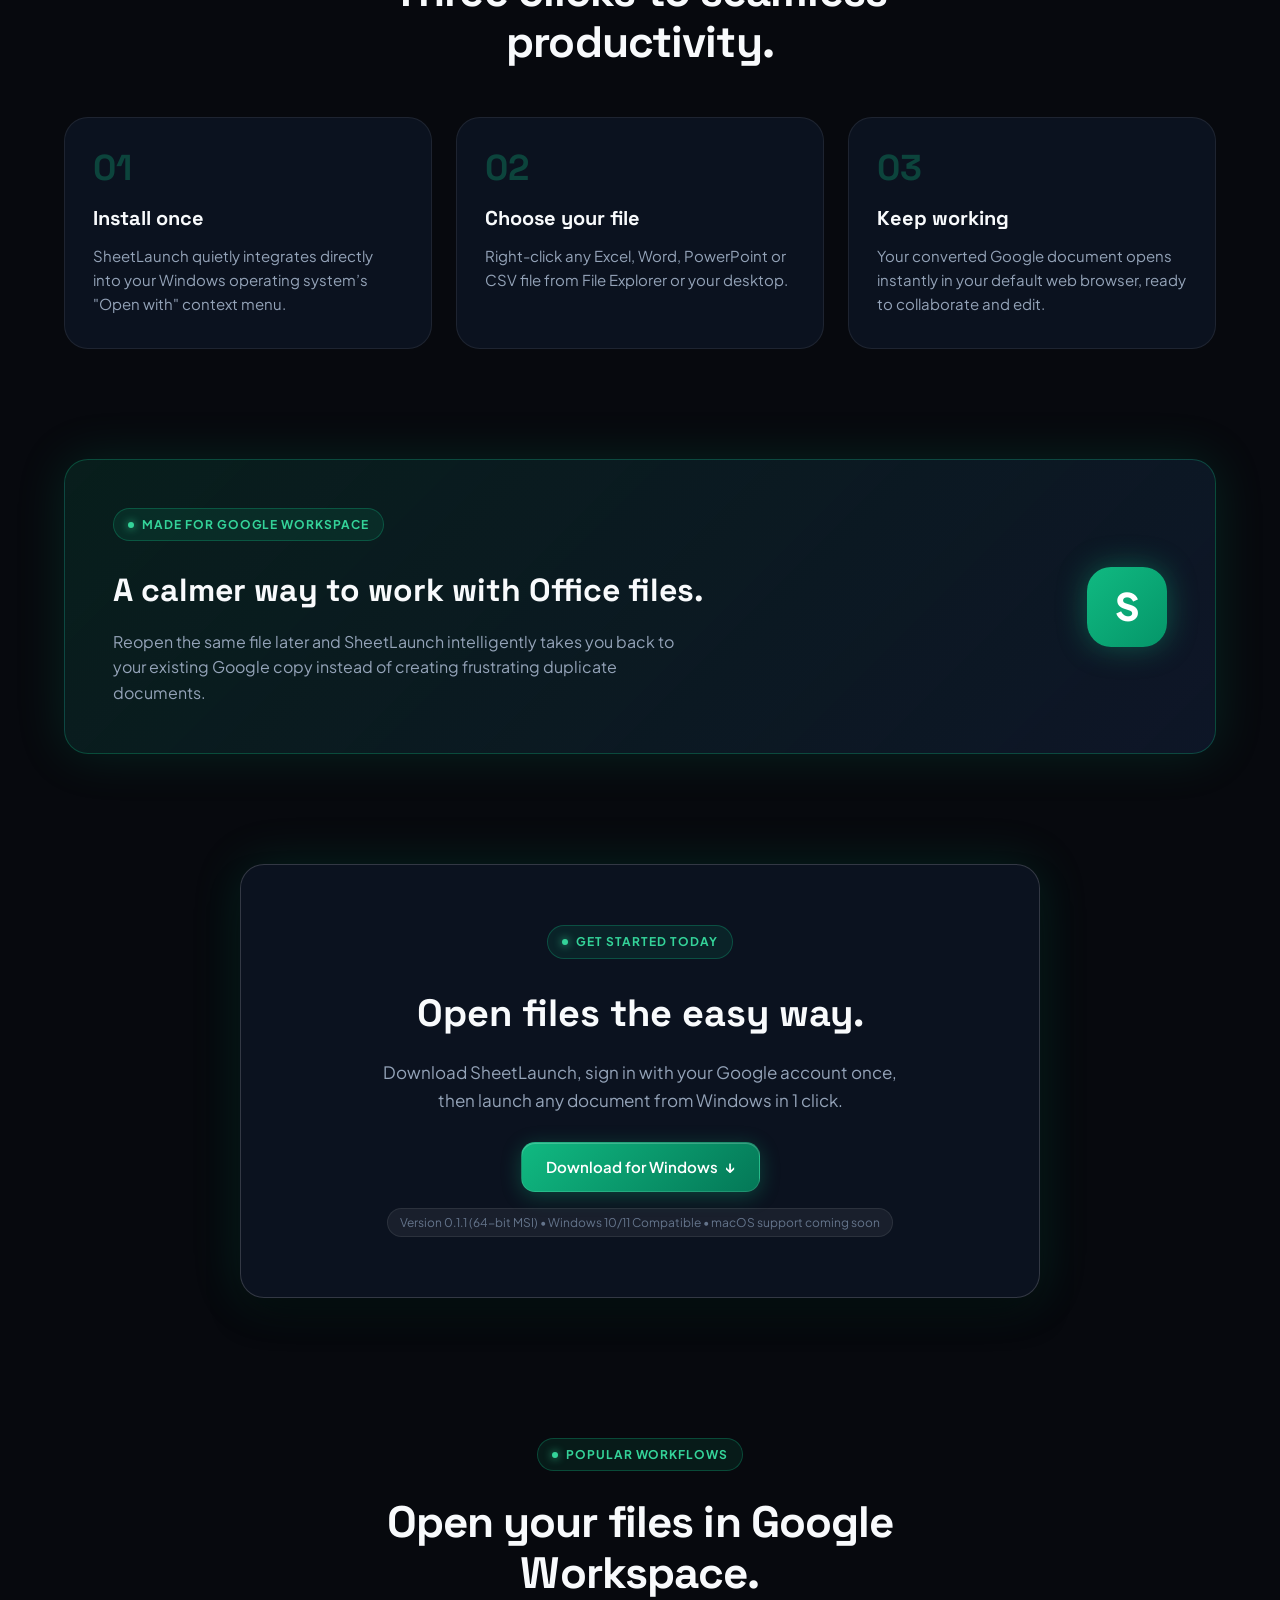
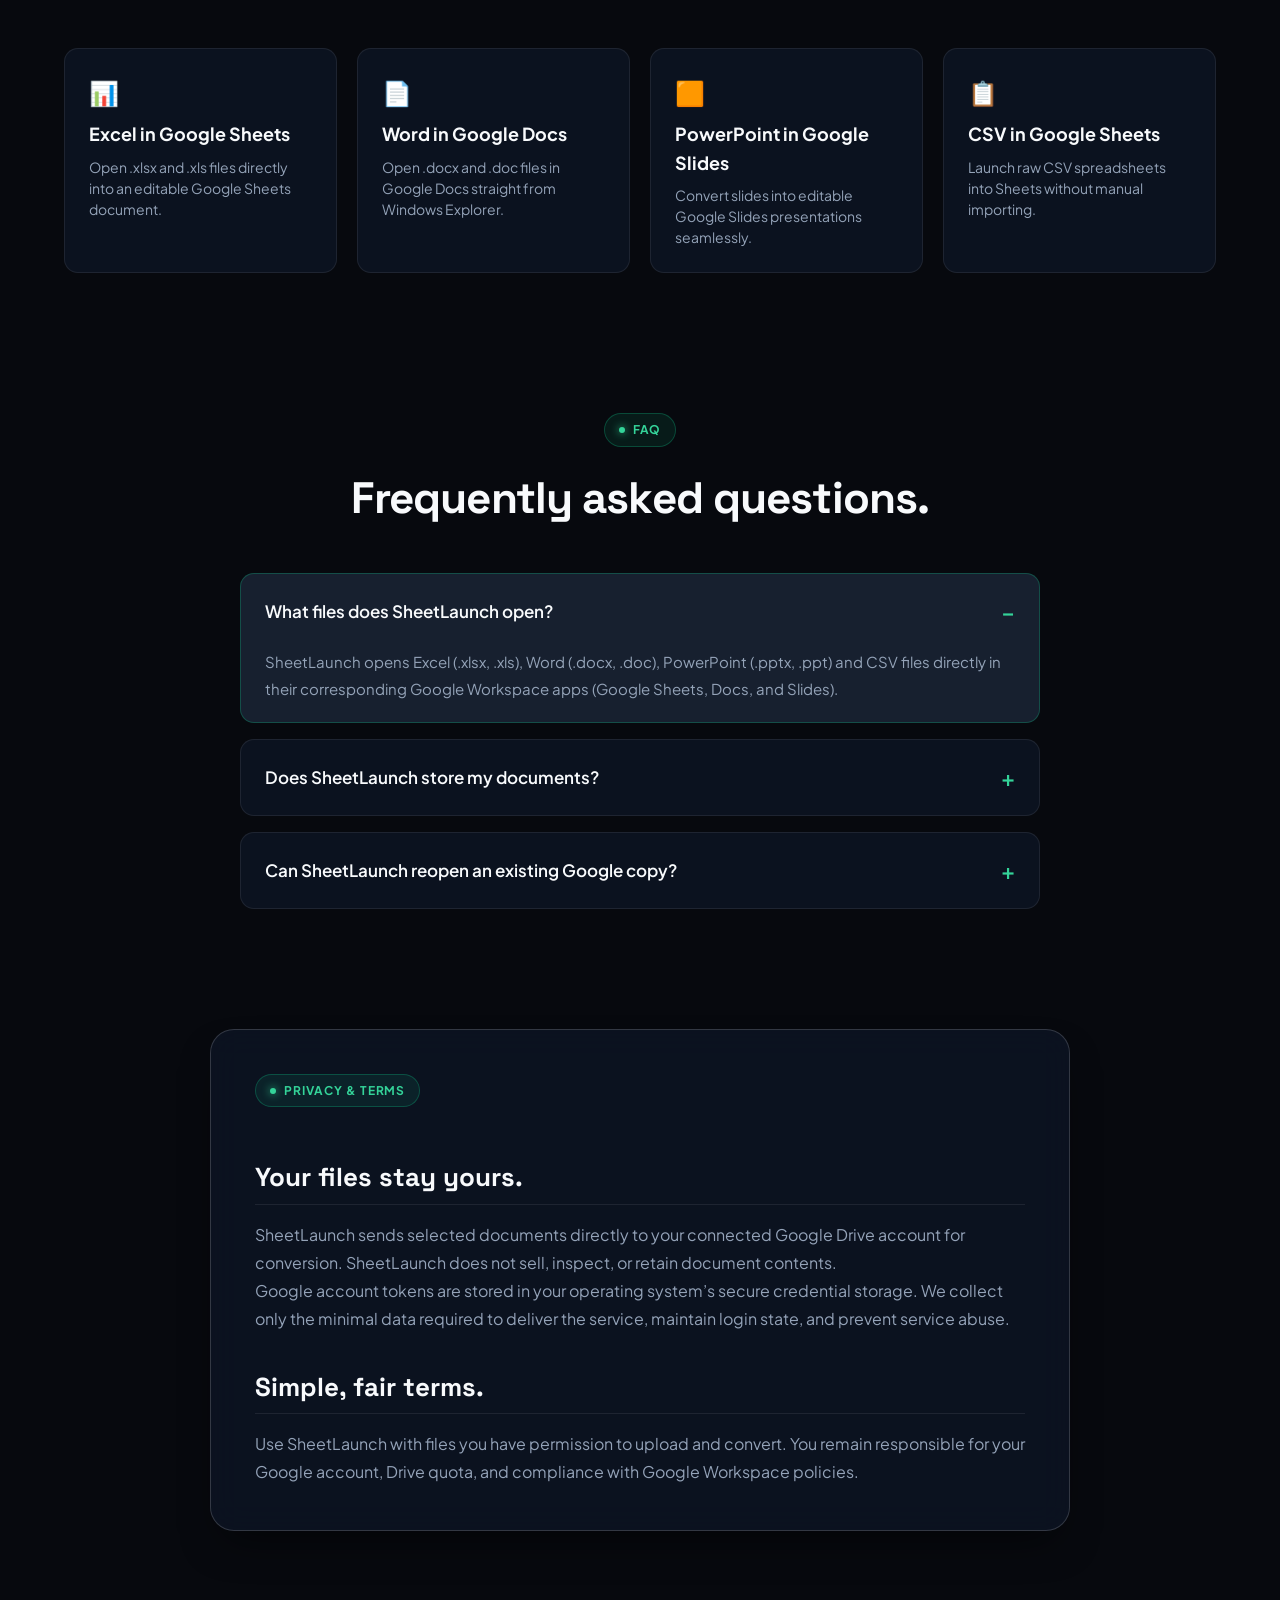
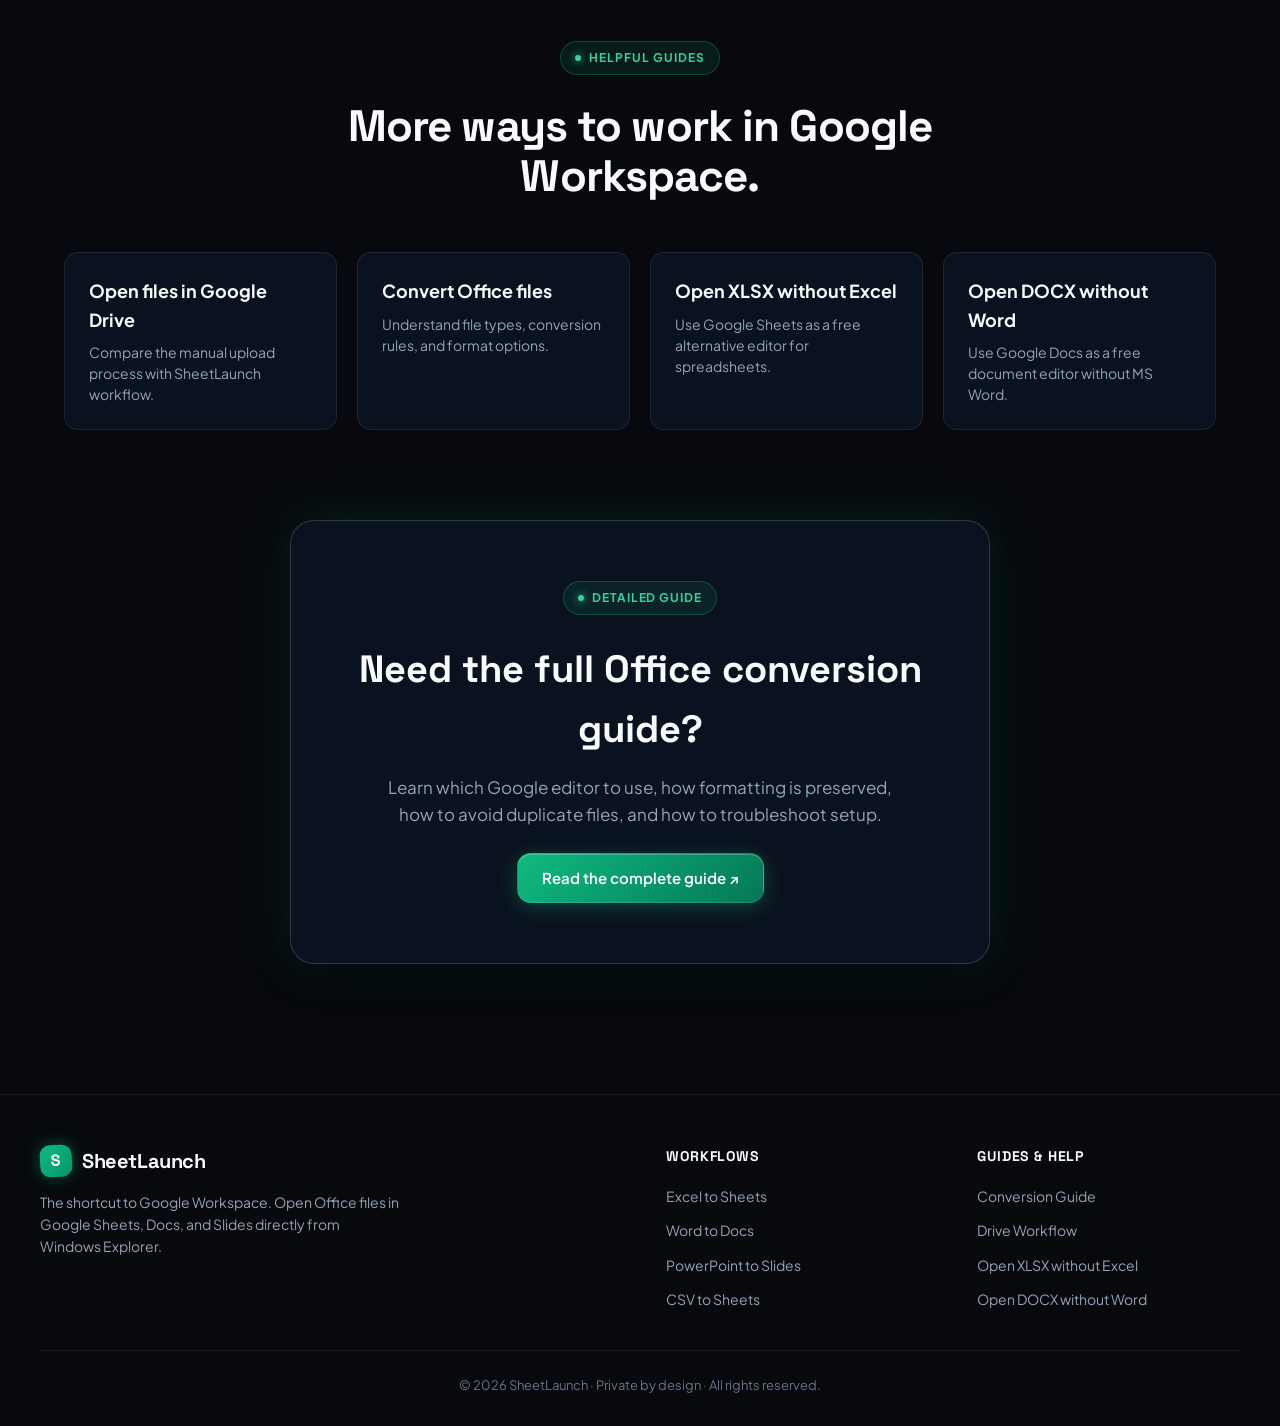
==== commit ebe679cb: "updates" ====
--- a/index.html
+++ b/index.html
@@ -6,7 +6,7 @@
   <title>SheetLaunch — Open Office Files directly in Google Workspace</title>
   <meta name="description" content="Open Excel, Word, PowerPoint and CSV files directly in Google Sheets, Docs and Slides from your desktop with one simple click. No manual Drive uploads needed.">
   <meta name="robots" content="index, follow, max-image-preview:large">
-  <meta name="theme-color" content="#1d6b48">
+  <meta name="theme-color" content="#10b981">
   <link rel="canonical" href="https://sheetlaunch.getwalksafe.co.uk/">
   
   <!-- Open Graph / Facebook -->
@@ -87,6 +87,7 @@
     <nav>
       <a class="brand" href="/"><span>S</span> SheetLaunch</a>
       <a class="nav-link" href="#how-it-works">How it works</a>
+      <a class="nav-link" href="#comparison">Why SheetLaunch</a>
       <a class="nav-link" href="#workflows">Workflows</a>
       <a class="nav-link" href="#faq">FAQ</a>
       <a class="nav-link" href="#privacy">Privacy</a>
@@ -95,143 +96,269 @@
   </header>
 
   <main id="main-content">
+    <!-- Hero Section -->
     <section class="hero">
       <div class="hero-copy">
-        <div class="eyebrow">THE SHORTCUT TO GOOGLE WORKSPACE</div>
-        <h1>Your files. <em>One click</em> closer to Google.</h1>
-        <p>Open Excel, Word, PowerPoint and CSV files directly in Google Sheets, Docs and Slides—without digging through Google Drive first.</p>
+        <div class="eyebrow">
+          <span class="eyebrow-dot"></span> THE SHORTCUT TO GOOGLE WORKSPACE
+        </div>
+        <h1>Your desktop files. <em>One click</em> to Google.</h1>
+        <p>Open Excel, Word, PowerPoint and CSV files directly in Google Sheets, Docs and Slides straight from Windows Explorer—without dragging through Google Drive.</p>
         <div class="actions">
           <a class="button" href="#download">Download SheetLaunch <b>↗</b></a>
-          <a class="text-link" href="#how-it-works">See how it works ↓</a>
+          <a class="button secondary" href="#how-it-works">See how it works ↓</a>
         </div>
         <div class="trust">
-          <span>✓</span> Private by design 
-          <span>✓</span> No file storage 
-          <span>✓</span> Google Drive powered
-        </div>
-      </div>
-      <div class="hero-card" aria-hidden="true">
-        <div class="file-icon xls">▦</div>
-        <div class="file-name">budget-forecast.xlsx</div>
-        <div class="arrow">→</div>
-        <div class="sheets-icon">▦</div>
-        <div class="file-name destination">Google Sheets</div>
-        <div class="progress"><i></i></div>
-        <small>Opening in your browser…</small>
-      </div>
-    </section>
-
+          <span>✓ Private by design</span> 
+          <span>✓ No file storage</span> 
+          <span>✓ Google Drive powered</span>
+        </div>
+      </div>
+
+      <!-- Hero Showcase Card -->
+      <div class="hero-showcase" id="hero-widget">
+        <!-- Interactive Format Switcher -->
+        <div class="format-tabs">
+          <button class="tab-btn active" onclick="switchFormat('xls')">📊 Excel</button>
+          <button class="tab-btn" onclick="switchFormat('doc')">📄 Word</button>
+          <button class="tab-btn" onclick="switchFormat('ppt')">🟧 PPT</button>
+          <button class="tab-btn" onclick="switchFormat('csv')">📋 CSV</button>
+        </div>
+
+        <!-- Conversion Simulation -->
+        <div class="conversion-card">
+          <div class="conversion-header">
+            <div class="file-badge">
+              <div class="file-icon icon-xls" id="file-icon-src">▦</div>
+              <div>
+                <div id="file-name-src" style="color: var(--text-primary);">Q3_Financial_Forecast.xlsx</div>
+                <div style="font-size: 11px; color: var(--text-muted);">Local Desktop File</div>
+              </div>
+            </div>
+            <div class="status-badge" id="status-tag">Opening</div>
+          </div>
+
+          <div class="arrow-divider">↓</div>
+
+          <div class="conversion-header">
+            <div class="file-badge">
+              <div class="file-icon icon-xls" id="file-icon-dest" style="background: rgba(16,185,129,0.3); color: #34d399;">▦</div>
+              <div>
+                <div id="file-name-dest" style="color: var(--accent-mint); font-size: 13.5px;">Google Sheets Editor</div>
+                <div style="font-size: 11px; color: var(--text-muted);">drive.google.com</div>
+              </div>
+            </div>
+            <span style="font-size: 11px; color: var(--accent-mint); font-weight: 600;">Ready to edit ⚡</span>
+          </div>
+
+          <div class="progress-bar-container">
+            <div class="progress-bar">
+              <div class="progress-fill" id="progress-fill"></div>
+            </div>
+            <div class="progress-text">
+              <span>Transferring to Google Workspace</span>
+              <span id="progress-percent">100%</span>
+            </div>
+          </div>
+        </div>
+
+        <!-- Windows Explorer Context Menu Simulation -->
+        <div class="context-menu-demo">
+          <div class="context-menu-item">📁 Open</div>
+          <div class="context-menu-item highlight">⚡ Open with SheetLaunch</div>
+          <div class="context-menu-item">📤 Send to...</div>
+        </div>
+      </div>
+    </section>
+
+    <!-- Comparison Section -->
+    <section id="comparison" class="section">
+      <div class="section-header">
+        <div class="eyebrow"><span class="eyebrow-dot"></span> WHY SHEETLAUNCH?</div>
+        <h2>Stop uploading files the long way.</h2>
+        <p>Skip the friction of downloading, browser tabs, and duplicate uploads.</p>
+      </div>
+
+      <div class="comparison-grid">
+        <div class="comparison-card old-way">
+          <h3><span class="cross">✕</span> The Old Way</h3>
+          <ul class="step-list">
+            <li><span class="step-number">01</span> Save or locate file in Downloads folder</li>
+            <li><span class="step-number">02</span> Open web browser & load Google Drive</li>
+            <li><span class="step-number">03</span> Click "New" ➔ "File upload"</li>
+            <li><span class="step-number">04</span> Locate file again & wait for upload progress</li>
+            <li><span class="step-number">05</span> Right click file in Drive ➔ Open with Google Sheets</li>
+          </ul>
+        </div>
+
+        <div class="comparison-card sheetlaunch-way">
+          <h3><span class="check">✓</span> The SheetLaunch Way</h3>
+          <ul class="step-list">
+            <li><span class="check">✓</span> <b>Right-click any file</b> in Windows Explorer</li>
+            <li><span class="check">✓</span> Click <b>SheetLaunch</b> from the context menu</li>
+            <li><span class="check">✓</span> Instantly opens in editable Google Workspace tab</li>
+            <li><span class="check">✓</span> Automatic file-reuse prevents frustrating duplicates</li>
+            <li><span class="check">✓</span> Saved safely in your connected Google Drive</li>
+          </ul>
+        </div>
+      </div>
+    </section>
+
+    <!-- How it works -->
     <section id="how-it-works" class="section">
-      <div class="eyebrow">HOW IT WORKS</div>
-      <h2>Stop uploading files the long way.</h2>
-      <div class="steps">
-        <article>
-          <b>01</b>
+      <div class="section-header">
+        <div class="eyebrow"><span class="eyebrow-dot"></span> HOW IT WORKS</div>
+        <h2>Three clicks to seamless productivity.</h2>
+      </div>
+
+      <div class="steps-grid">
+        <article class="step-card">
+          <div class="step-num">01</div>
           <h3>Install once</h3>
-          <p>SheetLaunch quietly adds itself to your operating system’s Open with menu.</p>
+          <p>SheetLaunch quietly integrates directly into your Windows operating system’s "Open with" context menu.</p>
         </article>
-        <article>
-          <b>02</b>
+        <article class="step-card">
+          <div class="step-num">02</div>
           <h3>Choose your file</h3>
-          <p>Right-click any Office or CSV document and choose SheetLaunch.</p>
+          <p>Right-click any Excel, Word, PowerPoint or CSV file from File Explorer or your desktop.</p>
         </article>
-        <article>
-          <b>03</b>
+        <article class="step-card">
+          <div class="step-num">03</div>
           <h3>Keep working</h3>
-          <p>Your converted Google document opens instantly in your browser, ready to edit.</p>
+          <p>Your converted Google document opens instantly in your default web browser, ready to collaborate and edit.</p>
         </article>
       </div>
     </section>
 
-    <section class="callout">
+    <!-- Callout Banner -->
+    <section class="callout-banner">
       <div>
-        <div class="eyebrow">MADE FOR GOOGLE WORKSPACE</div>
+        <div class="eyebrow"><span class="eyebrow-dot"></span> MADE FOR GOOGLE WORKSPACE</div>
         <h2>A calmer way to work with Office files.</h2>
-        <p>Reopen the same file later and SheetLaunch can take you back to the existing Google copy instead of creating frustrating duplicates.</p>
-      </div>
-      <div class="badge" aria-hidden="true">S</div>
-    </section>
-
-    <section id="download" class="download">
-      <div class="eyebrow">GET STARTED</div>
-      <h2>Open files the easy way.</h2>
-      <p>Download SheetLaunch, sign in with Google, then use Windows “Open with” whenever you receive an Office file.</p>
-      <a class="button" href="https://github.com/Michael5565/SheetLaunch-releases/releases/latest/download/SheetLaunch_0.1.1_x64_en-US.msi">Download for Windows <b>↓</b></a>
-      <small>macOS support is coming next.</small>
-    </section>
-
+        <p>Reopen the same file later and SheetLaunch intelligently takes you back to your existing Google copy instead of creating frustrating duplicate documents.</p>
+      </div>
+      <div class="badge-lg" aria-hidden="true">S</div>
+    </section>
+
+    <!-- Download Section -->
+    <section id="download" class="section">
+      <div class="download-box">
+        <div class="eyebrow"><span class="eyebrow-dot"></span> GET STARTED TODAY</div>
+        <h2>Open files the easy way.</h2>
+        <p>Download SheetLaunch, sign in with your Google account once, then launch any document from Windows in 1 click.</p>
+        <a class="button" href="https://github.com/Michael5565/SheetLaunch-releases/releases/latest/download/SheetLaunch_0.1.1_x64_en-US.msi">Download for Windows <b>↓</b></a>
+        <div class="version-pill">Version 0.1.1 (64-bit MSI) • Windows 10/11 Compatible • macOS support coming soon</div>
+      </div>
+    </section>
+
+    <!-- Workflows Section -->
     <section id="workflows" class="section">
-      <div class="eyebrow">POPULAR WORKFLOWS</div>
-      <h2>Open your files in Google Workspace.</h2>
-      <div class="steps">
-        <article>
-          <h3><a href="/open-excel-in-google-sheets.html">Excel in Google Sheets</a></h3>
-          <p>Open .xlsx and .xls files in an editable Google Sheets copy.</p>
-        </article>
-        <article>
-          <h3><a href="/open-word-in-google-docs.html">Word in Google Docs</a></h3>
-          <p>Open .docx and .doc files in Google Docs from Windows Open with.</p>
-        </article>
-        <article>
-          <h3><a href="/open-powerpoint-in-google-slides.html">PowerPoint in Google Slides</a></h3>
-          <p>Convert presentations into editable Google Slides files.</p>
-        </article>
-        <article>
-          <h3><a href="/open-csv-in-google-sheets.html">CSV in Google Sheets</a></h3>
-          <p>Open CSV files in Sheets without manually uploading them first.</p>
-        </article>
-      </div>
-    </section>
-
-    <section id="privacy" class="legal">
-      <div class="eyebrow">PRIVACY & TERMS</div>
+      <div class="section-header">
+        <div class="eyebrow"><span class="eyebrow-dot"></span> POPULAR WORKFLOWS</div>
+        <h2>Open your files in Google Workspace.</h2>
+      </div>
+
+      <div class="workflows-grid">
+        <a class="workflow-card" href="/open-excel-in-google-sheets.html">
+          <div style="font-size: 24px; margin-bottom: 8px;">📊</div>
+          <h3>Excel in Google Sheets</h3>
+          <p>Open .xlsx and .xls files directly into an editable Google Sheets document.</p>
+        </a>
+        <a class="workflow-card" href="/open-word-in-google-docs.html">
+          <div style="font-size: 24px; margin-bottom: 8px;">📄</div>
+          <h3>Word in Google Docs</h3>
+          <p>Open .docx and .doc files in Google Docs straight from Windows Explorer.</p>
+        </a>
+        <a class="workflow-card" href="/open-powerpoint-in-google-slides.html">
+          <div style="font-size: 24px; margin-bottom: 8px;">🟧</div>
+          <h3>PowerPoint in Google Slides</h3>
+          <p>Convert slides into editable Google Slides presentations seamlessly.</p>
+        </a>
+        <a class="workflow-card" href="/open-csv-in-google-sheets.html">
+          <div style="font-size: 24px; margin-bottom: 8px;">📋</div>
+          <h3>CSV in Google Sheets</h3>
+          <p>Launch raw CSV spreadsheets into Sheets without manual importing.</p>
+        </a>
+      </div>
+    </section>
+
+    <!-- FAQ Section -->
+    <section id="faq" class="section">
+      <div class="section-header">
+        <div class="eyebrow"><span class="eyebrow-dot"></span> FAQ</div>
+        <h2>Frequently asked questions.</h2>
+      </div>
+
+      <div class="faq-list">
+        <details class="faq-item" open>
+          <summary class="faq-summary">What files does SheetLaunch open?</summary>
+          <div class="faq-content">
+            SheetLaunch opens Excel (.xlsx, .xls), Word (.docx, .doc), PowerPoint (.pptx, .ppt) and CSV files directly in their corresponding Google Workspace apps (Google Sheets, Docs, and Slides).
+          </div>
+        </details>
+
+        <details class="faq-item">
+          <summary class="faq-summary">Does SheetLaunch store my documents?</summary>
+          <div class="faq-content">
+            No. Selected files are sent directly and securely to your connected Google Drive account. SheetLaunch does not inspect, sell, or retain document contents on server infrastructure.
+          </div>
+        </details>
+
+        <details class="faq-item">
+          <summary class="faq-summary">Can SheetLaunch reopen an existing Google copy?</summary>
+          <div class="faq-content">
+            Yes! Enabling file reuse allows SheetLaunch to reopen an existing Google Drive copy when you launch the same file again, avoiding clutter and duplicates.
+          </div>
+        </details>
+      </div>
+    </section>
+
+    <!-- Privacy section -->
+    <section id="privacy" class="legal" style="margin-top: 50px;">
+      <div class="eyebrow"><span class="eyebrow-dot"></span> PRIVACY & TERMS</div>
       <h2>Your files stay yours.</h2>
       <p>SheetLaunch sends selected documents directly to your connected Google Drive account for conversion. SheetLaunch does not sell, inspect, or retain document contents.</p>
-      <p>Google account tokens are stored in the operating system’s secure credential storage. We collect only the information needed to provide the service, support accounts, enforce access, and prevent abuse.</p>
+      <p>Google account tokens are stored in your operating system’s secure credential storage. We collect only the minimal data required to deliver the service, maintain login state, and prevent service abuse.</p>
       
       <h2>Simple, fair terms.</h2>
-      <p>Use SheetLaunch only with files you have permission to upload and convert. You are responsible for your Google account, Drive storage, and compliance with Google Workspace rules.</p>
-    </section>
-
-    <section id="faq" class="legal">
-      <div class="eyebrow">FAQ</div>
-      <h2>Frequently asked questions.</h2>
-      <h3>What files does SheetLaunch open?</h3>
-      <p>SheetLaunch opens Excel, Word, PowerPoint and CSV files in the matching Google Sheets, Docs or Slides editor.</p>
-      <h3>Does SheetLaunch store my documents?</h3>
-      <p>The selected document is sent to your connected Google Drive. SheetLaunch does not retain document contents on its own servers.</p>
-      <h3>Can SheetLaunch reopen an existing Google copy?</h3>
-      <p>Yes. Enable file reuse to reopen an existing Google Drive copy instead of creating a duplicate.</p>
-    </section>
-
+      <p>Use SheetLaunch with files you have permission to upload and convert. You remain responsible for your Google account, Drive quota, and compliance with Google Workspace policies.</p>
+    </section>
+
+    <!-- Helpful Guides Section -->
     <section class="section">
-      <div class="eyebrow">HELPFUL GUIDES</div>
-      <h2>More ways to work in Google Workspace.</h2>
-      <div class="steps">
-        <article>
-          <h3><a href="/open-files-in-google-drive.html">Open files in Google Drive</a></h3>
-          <p>Compare the manual upload workflow with SheetLaunch.</p>
-        </article>
-        <article>
-          <h3><a href="/convert-office-files-to-google-format.html">Convert Office files</a></h3>
-          <p>Understand file types, conversions, and originals.</p>
-        </article>
-        <article>
-          <h3><a href="/how-to-open-xlsx-without-excel.html">Open XLSX without Excel</a></h3>
-          <p>Use Google Sheets as an alternative editor.</p>
-        </article>
-        <article>
-          <h3><a href="/how-to-open-docx-without-word.html">Open DOCX without Word</a></h3>
-          <p>Use Google Docs as an alternative editor.</p>
-        </article>
-      </div>
-    </section>
-
-    <section class="section" style="text-align: center;">
-      <div class="eyebrow">DETAILED GUIDE</div>
-      <h2>Need the full Office conversion guide?</h2>
-      <p style="max-width: 600px; margin: 16px auto 24px; color: var(--muted);">Learn which Google editor to use, what formatting may change, how to avoid duplicates, and how to troubleshoot failed opens.</p>
-      <p><a class="button" href="/office-file-conversion-guide.html">Read the complete guide ↗</a></p>
+      <div class="section-header">
+        <div class="eyebrow"><span class="eyebrow-dot"></span> HELPFUL GUIDES</div>
+        <h2>More ways to work in Google Workspace.</h2>
+      </div>
+
+      <div class="workflows-grid">
+        <a class="workflow-card" href="/open-files-in-google-drive.html">
+          <h3>Open files in Google Drive</h3>
+          <p>Compare the manual upload process with SheetLaunch workflow.</p>
+        </a>
+        <a class="workflow-card" href="/convert-office-files-to-google-format.html">
+          <h3>Convert Office files</h3>
+          <p>Understand file types, conversion rules, and format options.</p>
+        </a>
+        <a class="workflow-card" href="/how-to-open-xlsx-without-excel.html">
+          <h3>Open XLSX without Excel</h3>
+          <p>Use Google Sheets as a free alternative editor for spreadsheets.</p>
+        </a>
+        <a class="workflow-card" href="/how-to-open-docx-without-word.html">
+          <h3>Open DOCX without Word</h3>
+          <p>Use Google Docs as a free document editor without MS Word.</p>
+        </a>
+      </div>
+    </section>
+
+    <!-- Full Guide Banner -->
+    <section class="section" style="text-align: center; padding-top: 20px;">
+      <div class="download-box" style="max-width: 700px;">
+        <div class="eyebrow"><span class="eyebrow-dot"></span> DETAILED GUIDE</div>
+        <h2>Need the full Office conversion guide?</h2>
+        <p style="margin: 14px auto 24px;">Learn which Google editor to use, how formatting is preserved, how to avoid duplicate files, and how to troubleshoot setup.</p>
+        <a class="button" href="/office-file-conversion-guide.html">Read the complete guide ↗</a>
+      </div>
     </section>
   </main>
 
@@ -239,7 +366,7 @@
     <div class="footer-container">
       <div class="footer-brand">
         <a class="brand" href="/"><span>S</span> SheetLaunch</a>
-        <p>The shortcut to Google Workspace. Open Office files in Google Sheets, Docs, and Slides directly from Windows.</p>
+        <p>The shortcut to Google Workspace. Open Office files in Google Sheets, Docs, and Slides directly from Windows Explorer.</p>
       </div>
       <div class="footer-links">
         <h4>Workflows</h4>
@@ -260,5 +387,71 @@
       © 2026 SheetLaunch · Private by design · All rights reserved.
     </div>
   </footer>
+
+  <!-- Format Switcher Script -->
+  <script>
+    const formats = {
+      xls: {
+        icon: '▦',
+        srcClass: 'icon-xls',
+        srcName: 'Q3_Financial_Forecast.xlsx',
+        destName: 'Google Sheets Editor',
+        destIconClass: 'icon-xls'
+      },
+      doc: {
+        icon: '📄',
+        srcClass: 'icon-doc',
+        srcName: 'Project_Proposal_v2.docx',
+        destName: 'Google Docs Editor',
+        destIconClass: 'icon-doc'
+      },
+      ppt: {
+        icon: '🟧',
+        srcClass: 'icon-ppt',
+        srcName: 'Investor_Deck_2026.pptx',
+        destName: 'Google Slides Editor',
+        destIconClass: 'icon-ppt'
+      },
+      csv: {
+        icon: '📋',
+        srcClass: 'icon-csv',
+        srcName: 'Customer_Export_Aug.csv',
+        destName: 'Google Sheets Editor',
+        destIconClass: 'icon-xls'
+      }
+    };
+
+    function switchFormat(key) {
+      document.querySelectorAll('.tab-btn').forEach(btn => btn.classList.remove('active'));
+      event.target.classList.add('active');
+
+      const item = formats[key];
+      const srcIcon = document.getElementById('file-icon-src');
+      const srcName = document.getElementById('file-name-src');
+      const destName = document.getElementById('file-name-dest');
+      const destIcon = document.getElementById('file-icon-dest');
+      const progressFill = document.getElementById('progress-fill');
+      const progressPercent = document.getElementById('progress-percent');
+      const statusTag = document.getElementById('status-tag');
+
+      // Reset animation
+      progressFill.style.width = '0%';
+      progressPercent.textContent = '0%';
+      statusTag.textContent = 'Converting...';
+
+      srcIcon.className = 'file-icon ' + item.srcClass;
+      srcIcon.textContent = item.icon;
+      srcName.textContent = item.srcName;
+
+      destIcon.className = 'file-icon ' + item.destIconClass;
+      destName.textContent = item.destName;
+
+      setTimeout(() => {
+        progressFill.style.width = '100%';
+        progressPercent.textContent = '100%';
+        statusTag.textContent = 'Opened ⚡';
+      }, 150);
+    }
+  </script>
 </body>
 </html>
--- a/styles.css
+++ b/styles.css
@@ -1,486 +1,940 @@
-@import url('https://fonts.googleapis.com/css2?family=DM+Sans:ital,wght@0,400;0,500;0,600;0,700;1,400&family=Space+Grotesk:wght@500;600;700&display=swap');
+@import url('https://fonts.googleapis.com/css2?family=Plus+Jakarta+Sans:wght@400;500;600;700;800&family=Space+Grotesk:wght@500;600;700&display=swap');
 
 :root {
-  --ink: #17231d;
-  --muted: #536458;
-  --green: #1d6b48;
-  --green-hover: #145035;
-  --lime: #d9f56b;
-  --paper: #f5f7f2;
-  --white: #ffffff;
-  --border: #e0e8df;
-  --shadow-sm: 0 4px 12px rgba(29, 107, 72, 0.05);
-  --shadow-md: 0 10px 30px rgba(35, 64, 45, 0.08);
-  --shadow-lg: 0 22px 55px rgba(35, 64, 45, 0.15);
+  /* Color Palette - Dark Obsidian & Emerald Glassmorphism */
+  --bg-dark: #07090e;
+  --bg-surface: #0f172a;
+  --bg-card: rgba(15, 23, 42, 0.65);
+  --bg-card-hover: rgba(30, 41, 59, 0.75);
+  
+  --border-glass: rgba(255, 255, 255, 0.08);
+  --border-glass-bright: rgba(255, 255, 255, 0.16);
+  --border-emerald: rgba(16, 185, 129, 0.3);
+  
+  --accent-emerald: #10b981;
+  --accent-emerald-glow: rgba(16, 185, 129, 0.4);
+  --accent-emerald-dark: #059669;
+  --accent-mint: #34d399;
+  --accent-blue: #3b82f6;
+  --accent-amber: #f59e0b;
+  --accent-purple: #8b5cf6;
+  
+  --text-primary: #f8fafc;
+  --text-secondary: #94a3b8;
+  --text-muted: #64748b;
+  
+  --shadow-glow: 0 0 50px rgba(16, 185, 129, 0.15);
+  --shadow-lg: 0 20px 40px -15px rgba(0, 0, 0, 0.6);
+  --shadow-card: 0 10px 30px rgba(0, 0, 0, 0.4);
+  
+  --radius-sm: 8px;
+  --radius-md: 14px;
+  --radius-lg: 24px;
+  --radius-pill: 9999px;
+  
+  --font-sans: 'Plus Jakarta Sans', -apple-system, BlinkMacSystemFont, 'Segoe UI', Roboto, sans-serif;
+  --font-heading: 'Space Grotesk', 'Plus Jakarta Sans', sans-serif;
 }
 
 * {
   box-sizing: border-box;
+  margin: 0;
+  padding: 0;
 }
 
 html {
   scroll-behavior: smooth;
+  color-scheme: dark;
 }
 
 body {
-  margin: 0;
-  background: var(--paper);
-  color: var(--ink);
-  font-family: 'DM Sans', -apple-system, BlinkMacSystemFont, 'Segoe UI', Roboto, sans-serif;
+  background-color: var(--bg-dark);
+  color: var(--text-primary);
+  font-family: var(--font-sans);
   font-size: 16px;
   line-height: 1.6;
   min-height: 100vh;
   display: flex;
   flex-direction: column;
-}
-
-/* Accessibility Focus States */
+  overflow-x: hidden;
+  position: relative;
+}
+
+/* Background Ambient Glow Halo Elements */
+body::before {
+  content: '';
+  position: absolute;
+  top: -200px;
+  left: 50%;
+  transform: translateX(-50%);
+  width: 1000px;
+  height: 600px;
+  background: radial-gradient(circle, rgba(16, 185, 129, 0.12) 0%, rgba(59, 130, 246, 0.05) 45%, rgba(0, 0, 0, 0) 70%);
+  pointer-events: none;
+  z-index: 0;
+}
+
+/* Focus States */
 a:focus-visible, button:focus-visible {
-  outline: 3px solid var(--green);
-  outline-offset: 3px;
-  border-radius: 4px;
-}
-
-/* Header & Nav */
+  outline: 2px solid var(--accent-mint);
+  outline-offset: 4px;
+  border-radius: var(--radius-sm);
+}
+
+/* Sticky Header Navigation */
 header {
-  border-bottom: 1px solid var(--border);
-  background: rgba(245, 247, 242, 0.92);
-  backdrop-filter: blur(8px);
   position: sticky;
   top: 0;
   z-index: 100;
+  background: rgba(7, 9, 14, 0.75);
+  backdrop-filter: blur(16px);
+  -webkit-backdrop-filter: blur(16px);
+  border-bottom: 1px solid var(--border-glass);
+  transition: border-color 0.3s ease;
 }
 
 nav {
-  max-width: 1120px;
-  margin: auto;
+  max-width: 1200px;
+  margin: 0 auto;
   display: flex;
   align-items: center;
   gap: 24px;
-  padding: 18px 28px;
+  padding: 16px 24px;
 }
 
 .brand {
-  font-family: 'Space Grotesk', sans-serif;
+  font-family: var(--font-heading);
   font-weight: 700;
   font-size: 20px;
-  color: var(--ink);
+  color: var(--text-primary);
   text-decoration: none;
   display: flex;
   align-items: center;
   margin-right: auto;
+  letter-spacing: -0.02em;
 }
 
 .brand span, .badge {
   display: inline-grid;
   place-items: center;
-  background: var(--green);
-  color: var(--lime);
+  background: linear-gradient(135deg, var(--accent-emerald) 0%, var(--accent-emerald-dark) 100%);
+  color: #ffffff;
   border-radius: 10px;
   width: 32px;
   height: 32px;
   margin-right: 10px;
-  font-weight: 700;
-  box-shadow: 0 0 0 4px rgba(217, 245, 107, 0.35);
-  transform: rotate(-4deg);
-}
-
-.nav-link, .text-link {
-  color: var(--muted);
+  font-weight: 800;
+  font-size: 16px;
+  box-shadow: 0 0 15px rgba(16, 185, 129, 0.4);
+  transform: rotate(-3deg);
+  transition: transform 0.3s ease;
+}
+
+.brand:hover span {
+  transform: rotate(0deg) scale(1.05);
+}
+
+.nav-link {
+  color: var(--text-secondary);
   text-decoration: none;
   font-size: 14px;
   font-weight: 500;
   transition: color 0.2s ease;
-}
-
-.nav-link:hover, .text-link:hover, a:not(.button):hover {
-  color: var(--green);
-}
-
-.nav-badge {
-  color: #718277;
-  font-size: 12px;
-  font-weight: 500;
-  background: #e5ece3;
-  padding: 3px 10px;
-  border-radius: 12px;
+  padding: 6px 12px;
+  border-radius: var(--radius-pill);
+}
+
+.nav-link:hover {
+  color: var(--text-primary);
+  background: rgba(255, 255, 255, 0.05);
+}
+
+.text-link {
+  color: var(--accent-mint);
+  text-decoration: none;
+  font-size: 14px;
+  font-weight: 600;
+  display: inline-flex;
+  align-items: center;
+  gap: 6px;
+  transition: all 0.2s ease;
+}
+
+.text-link:hover {
+  color: var(--text-primary);
+  transform: translateX(2px);
+}
+
+/* Button Component */
+.button {
+  display: inline-flex;
+  align-items: center;
+  justify-content: center;
+  background: linear-gradient(135deg, var(--accent-emerald) 0%, #047857 100%);
+  color: #ffffff;
+  text-decoration: none;
+  border-radius: var(--radius-md);
+  padding: 12px 24px;
+  font-weight: 600;
+  font-size: 15px;
+  box-shadow: 0 4px 20px rgba(16, 185, 129, 0.3), inset 0 1px 0 rgba(255, 255, 255, 0.2);
+  transition: all 0.25s cubic-bezier(0.16, 1, 0.3, 1);
+  border: 1px solid rgba(255, 255, 255, 0.1);
+  cursor: pointer;
+  position: relative;
+  overflow: hidden;
+}
+
+.button::after {
+  content: '';
+  position: absolute;
+  top: 0;
+  left: -100%;
+  width: 100%;
+  height: 100%;
+  background: linear-gradient(90deg, transparent, rgba(255, 255, 255, 0.2), transparent);
+  transition: left 0.6s ease;
+}
+
+.button:hover::after {
+  left: 100%;
+}
+
+.button:hover {
+  transform: translateY(-2px);
+  box-shadow: 0 8px 30px rgba(16, 185, 129, 0.45);
+  background: linear-gradient(135deg, #10b981 0%, #059669 100%);
+  color: #ffffff;
+}
+
+.button b {
+  margin-left: 6px;
+  transition: transform 0.2s ease;
+  display: inline-block;
+}
+
+.button:hover b {
+  transform: translateX(3px);
+}
+
+.button.small {
+  padding: 8px 16px;
+  font-size: 13px;
+  border-radius: var(--radius-sm);
+}
+
+.button.secondary {
+  background: rgba(255, 255, 255, 0.06);
+  color: var(--text-primary);
+  border: 1px solid var(--border-glass-bright);
+  box-shadow: 0 4px 15px rgba(0, 0, 0, 0.2);
+}
+
+.button.secondary:hover {
+  background: rgba(255, 255, 255, 0.12);
+  box-shadow: 0 6px 20px rgba(0, 0, 0, 0.3);
 }
 
 /* Main Container */
 main {
-  max-width: 1120px;
+  max-width: 1200px;
   width: 100%;
   margin: 0 auto;
   flex: 1;
-  padding-bottom: 40px;
-}
-
-/* Breadcrumb Navigation */
-.breadcrumb {
-  padding: 24px 28px 0;
-  font-size: 13px;
-  color: var(--muted);
-}
-
-.breadcrumb ol {
-  list-style: none;
-  padding: 0;
-  margin: 0;
-  display: flex;
-  flex-wrap: wrap;
+  padding: 0 24px 60px;
+  position: relative;
+  z-index: 1;
+}
+
+/* Eyebrow Pill */
+.eyebrow {
+  display: inline-flex;
   align-items: center;
   gap: 8px;
-}
-
-.breadcrumb li+li::before {
-  content: "/";
-  color: #a5b2a7;
-  margin-right: 8px;
-}
-
-.breadcrumb a {
-  color: var(--muted);
-  text-decoration: none;
-}
-
-.breadcrumb a:hover {
-  color: var(--green);
-  text-decoration: underline;
-}
-
-.breadcrumb [aria-current="page"] {
-  color: var(--ink);
-  font-weight: 600;
+  padding: 6px 14px;
+  border-radius: var(--radius-pill);
+  background: rgba(16, 185, 129, 0.1);
+  border: 1px solid var(--border-emerald);
+  color: var(--accent-mint);
+  font-size: 12px;
+  font-weight: 700;
+  letter-spacing: 0.08em;
+  text-transform: uppercase;
+  margin-bottom: 16px;
+}
+
+.eyebrow-dot {
+  width: 6px;
+  height: 6px;
+  border-radius: 50%;
+  background-color: var(--accent-mint);
+  box-shadow: 0 0 8px var(--accent-mint);
+  animation: pulse 2s infinite;
+}
+
+@keyframes pulse {
+  0% { opacity: 0.4; }
+  50% { opacity: 1; transform: scale(1.2); }
+  100% { opacity: 0.4; }
 }
 
 /* Hero Section */
 .hero {
   display: grid;
-  grid-template-columns: 1.1fr 0.9fr;
-  gap: 60px;
-  align-items: center;
-  padding: 70px 28px 80px;
+  grid-template-columns: 1.15fr 0.85fr;
+  gap: 48px;
+  align-items: center;
+  padding: 75px 0 90px;
+  position: relative;
+}
+
+.hero:has(.hero-copy:only-child),
+.hero.single-col {
+  grid-template-columns: 1fr;
+  max-width: 860px;
+  padding: 50px 0 30px;
+}
+
+.hero-copy h1 {
+  font-family: var(--font-heading);
+  font-size: clamp(40px, 5vw, 62px);
+  line-height: 1.08;
+  font-weight: 800;
+  letter-spacing: -0.03em;
+  color: var(--text-primary);
+  margin-bottom: 20px;
+}
+
+.hero-copy h1 em {
+  font-style: normal;
+  background: linear-gradient(135deg, var(--accent-mint) 0%, var(--accent-emerald) 50%, var(--accent-blue) 100%);
+  -webkit-background-clip: text;
+  -webkit-text-fill-color: transparent;
+}
+
+.hero-copy p {
+  color: var(--text-secondary);
+  font-size: 19px;
+  line-height: 1.6;
+  max-width: 580px;
+  margin-bottom: 32px;
+}
+
+.actions {
+  display: flex;
+  align-items: center;
+  gap: 16px;
+  flex-wrap: wrap;
+}
+
+.trust {
+  color: var(--text-muted);
+  font-size: 13.5px;
+  font-weight: 500;
+  margin-top: 32px;
+  display: flex;
+  gap: 20px;
+  flex-wrap: wrap;
+}
+
+.trust span {
+  color: var(--accent-mint);
+  display: inline-flex;
+  align-items: center;
+  gap: 6px;
+}
+
+/* Interactive Hero Showcase Widget */
+.hero-showcase {
+  background: var(--bg-card);
+  backdrop-filter: blur(20px);
+  -webkit-backdrop-filter: blur(20px);
+  border: 1px solid var(--border-glass-bright);
+  border-radius: var(--radius-lg);
+  padding: 24px;
+  box-shadow: var(--shadow-lg), var(--shadow-glow);
   position: relative;
   overflow: hidden;
 }
 
-.hero::before {
+.hero-showcase::before {
   content: '';
   position: absolute;
-  width: 520px;
-  height: 520px;
-  border-radius: 50%;
-  background: rgba(217, 245, 107, 0.35);
-  filter: blur(40px);
-  right: -180px;
-  top: -150px;
-  z-index: -1;
-}
-
-.eyebrow {
-  font-size: 11px;
-  letter-spacing: 0.15em;
-  color: #5d7063;
+  top: 0;
+  left: 0;
+  right: 0;
+  height: 2px;
+  background: linear-gradient(90deg, var(--accent-emerald), var(--accent-blue), var(--accent-amber));
+}
+
+/* Format Tabs */
+.format-tabs {
+  display: flex;
+  gap: 6px;
+  background: rgba(0, 0, 0, 0.4);
+  padding: 4px;
+  border-radius: var(--radius-md);
+  margin-bottom: 20px;
+  border: 1px solid var(--border-glass);
+}
+
+.tab-btn {
+  flex: 1;
+  background: transparent;
+  border: none;
+  color: var(--text-secondary);
+  padding: 8px 10px;
+  font-size: 12px;
+  font-weight: 600;
+  font-family: var(--font-sans);
+  border-radius: 8px;
+  cursor: pointer;
+  transition: all 0.2s ease;
+  display: flex;
+  align-items: center;
+  justify-content: center;
+  gap: 6px;
+}
+
+.tab-btn:hover {
+  color: var(--text-primary);
+  background: rgba(255, 255, 255, 0.05);
+}
+
+.tab-btn.active {
+  background: rgba(16, 185, 129, 0.15);
+  color: var(--accent-mint);
+  border: 1px solid var(--border-emerald);
+}
+
+/* Conversion Simulation Card */
+.conversion-card {
+  background: rgba(7, 9, 14, 0.8);
+  border: 1px solid var(--border-glass);
+  border-radius: var(--radius-md);
+  padding: 20px;
+  display: flex;
+  flex-direction: column;
+  gap: 16px;
+}
+
+.conversion-header {
+  display: flex;
+  align-items: center;
+  justify-content: space-between;
+  border-bottom: 1px solid var(--border-glass);
+  padding-bottom: 12px;
+}
+
+.file-badge {
+  display: flex;
+  align-items: center;
+  gap: 10px;
+  font-size: 13px;
   font-weight: 700;
-  text-transform: uppercase;
-  margin-bottom: 12px;
-}
-
-.hero h1, h2, h3 {
-  font-family: 'Space Grotesk', sans-serif;
-  letter-spacing: -0.04em;
-  margin: 0;
-  color: var(--ink);
-}
-
-.hero h1 {
-  font-size: clamp(38px, 5.5vw, 64px);
-  line-height: 1.05;
-}
-
-.hero em {
-  font-style: normal;
-  color: var(--green);
-}
-
-.hero p {
-  color: var(--muted);
-  font-size: 18px;
-  line-height: 1.6;
-  max-width: 550px;
-  margin: 22px 0 28px;
-}
-
-.actions {
-  display: flex;
-  align-items: center;
-  gap: 20px;
-}
-
-.trust {
-  color: #6a796e;
-  font-size: 13px;
-  font-weight: 500;
-  margin-top: 26px;
-  display: flex;
-  gap: 16px;
-  flex-wrap: wrap;
-}
-
-.trust span {
-  color: var(--green);
-  font-weight: 700;
-}
-
-/* Hero Interactive Card */
-.hero-card {
-  background: var(--white);
-  border: 1px solid var(--border);
-  border-radius: 24px;
-  padding: 30px;
-  box-shadow: var(--shadow-lg);
-  display: grid;
-  grid-template-columns: auto 1fr auto;
-  align-items: center;
-  gap: 14px;
-  transform: rotate(2deg);
-  transition: transform 0.3s ease, box-shadow 0.3s ease;
-}
-
-.hero-card:hover {
-  transform: rotate(0) translateY(-4px);
-  box-shadow: 0 28px 65px rgba(35, 64, 45, 0.22);
-}
-
-.file-icon, .sheets-icon {
-  width: 44px;
-  height: 44px;
-  border-radius: 12px;
+}
+
+.file-icon {
+  width: 36px;
+  height: 36px;
+  border-radius: 8px;
   display: grid;
   place-items: center;
+  font-size: 16px;
+  font-weight: 800;
+}
+
+.icon-xls { background: rgba(16, 185, 129, 0.2); color: #34d399; }
+.icon-doc { background: rgba(59, 130, 246, 0.2); color: #60a5fa; }
+.icon-ppt { background: rgba(245, 158, 11, 0.2); color: #fbbf24; }
+.icon-csv { background: rgba(139, 92, 246, 0.2); color: #a78bfa; }
+
+.status-badge {
+  font-size: 11px;
+  padding: 4px 10px;
+  border-radius: var(--radius-pill);
+  background: rgba(16, 185, 129, 0.15);
+  color: var(--accent-mint);
+  border: 1px solid var(--border-emerald);
+  font-weight: 600;
+  display: flex;
+  align-items: center;
+  gap: 6px;
+}
+
+.status-badge::before {
+  content: '';
+  width: 6px;
+  height: 6px;
+  border-radius: 50%;
+  background: var(--accent-mint);
+}
+
+.arrow-divider {
+  display: flex;
+  align-items: center;
+  justify-content: center;
+  color: var(--text-muted);
+  font-size: 18px;
+}
+
+.progress-bar-container {
+  display: flex;
+  flex-direction: column;
+  gap: 8px;
+}
+
+.progress-bar {
+  height: 6px;
+  background: rgba(255, 255, 255, 0.08);
+  border-radius: var(--radius-pill);
+  overflow: hidden;
+  position: relative;
+}
+
+.progress-fill {
+  height: 100%;
+  width: 85%;
+  background: linear-gradient(90deg, var(--accent-emerald), var(--accent-mint));
+  border-radius: var(--radius-pill);
+  box-shadow: 0 0 10px var(--accent-emerald);
+  transition: width 0.4s ease;
+}
+
+.progress-text {
+  display: flex;
+  justify-content: space-between;
+  font-size: 11px;
+  color: var(--text-muted);
+}
+
+/* Context Menu Demo Widget */
+.context-menu-demo {
+  margin-top: 16px;
+  background: rgba(15, 23, 42, 0.9);
+  border: 1px solid var(--border-glass-bright);
+  border-radius: var(--radius-sm);
+  padding: 8px 0;
+  box-shadow: 0 10px 25px rgba(0, 0, 0, 0.5);
+}
+
+.context-menu-item {
+  display: flex;
+  align-items: center;
+  gap: 10px;
+  padding: 8px 16px;
+  font-size: 13px;
+  color: var(--text-secondary);
+  cursor: pointer;
+  transition: background 0.15s ease;
+}
+
+.context-menu-item.highlight {
+  background: rgba(16, 185, 129, 0.15);
+  color: var(--text-primary);
+  font-weight: 600;
+  border-left: 3px solid var(--accent-mint);
+}
+
+.context-icon {
+  width: 18px;
+  height: 18px;
+  display: grid;
+  place-items: center;
+  font-size: 12px;
+}
+
+/* Section Common Styling */
+.section {
+  padding: 70px 0;
+}
+
+.section-header {
+  text-align: center;
+  max-width: 680px;
+  margin: 0 auto 50px;
+}
+
+.section-header h2 {
+  font-family: var(--font-heading);
+  font-size: clamp(30px, 4vw, 44px);
+  line-height: 1.15;
+  font-weight: 700;
+  letter-spacing: -0.02em;
+  color: var(--text-primary);
+  margin-top: 10px;
+}
+
+.section-header p {
+  color: var(--text-secondary);
+  font-size: 17px;
+  margin-top: 14px;
+}
+
+/* Comparison Cards Grid (Old Way vs SheetLaunch) */
+.comparison-grid {
+  display: grid;
+  grid-template-columns: 1fr 1fr;
+  gap: 28px;
+  margin-top: 40px;
+}
+
+.comparison-card {
+  background: var(--bg-card);
+  border: 1px solid var(--border-glass);
+  border-radius: var(--radius-lg);
+  padding: 32px;
+  position: relative;
+  backdrop-filter: blur(12px);
+}
+
+.comparison-card.old-way {
+  border-color: rgba(239, 68, 68, 0.2);
+}
+
+.comparison-card.sheetlaunch-way {
+  border-color: var(--border-emerald);
+  background: rgba(16, 185, 129, 0.04);
+  box-shadow: var(--shadow-glow);
+}
+
+.comparison-card h3 {
+  font-family: var(--font-heading);
   font-size: 22px;
   font-weight: 700;
-}
-
-.xls {
-  background: #dff2d8;
-  color: #287346;
-}
-
-.sheets-icon {
-  background: var(--lime);
-  color: #255e3d;
-}
-
-.file-name {
+  margin-bottom: 20px;
+  display: flex;
+  align-items: center;
+  gap: 10px;
+}
+
+.comparison-card.old-way h3 { color: #f87171; }
+.comparison-card.sheetlaunch-way h3 { color: var(--accent-mint); }
+
+.step-list {
+  list-style: none;
+  display: flex;
+  flex-direction: column;
+  gap: 14px;
+}
+
+.step-list li {
+  display: flex;
+  align-items: flex-start;
+  gap: 12px;
+  font-size: 15px;
+  color: var(--text-secondary);
+}
+
+.step-number {
   font-weight: 700;
-  font-size: 14px;
-}
-
-.destination {
-  font-size: 13px;
-  color: var(--green);
-}
-
-.arrow {
-  color: #a5b2a7;
-  font-size: 22px;
-}
-
-.progress {
-  grid-column: 1 / -1;
-  height: 6px;
-  background: #edf1ec;
-  border-radius: 20px;
+  font-size: 12px;
+  padding: 2px 8px;
+  border-radius: 6px;
+  background: rgba(255, 255, 255, 0.06);
+  flex-shrink: 0;
+}
+
+.step-list .check {
+  color: var(--accent-mint);
+  font-weight: 800;
+}
+
+.step-list .cross {
+  color: #ef4444;
+  font-weight: 800;
+}
+
+/* How It Works Steps Grid */
+.steps-grid {
+  display: grid;
+  grid-template-columns: repeat(auto-fit, minmax(280px, 1fr));
+  gap: 24px;
+}
+
+.step-card {
+  background: var(--bg-card);
+  border: 1px solid var(--border-glass);
+  border-radius: var(--radius-lg);
+  padding: 32px 28px;
+  transition: all 0.3s cubic-bezier(0.16, 1, 0.3, 1);
+  position: relative;
+  display: flex;
+  flex-direction: column;
+}
+
+.step-card:hover {
+  transform: translateY(-6px);
+  border-color: var(--border-emerald);
+  box-shadow: 0 20px 40px rgba(0, 0, 0, 0.4), 0 0 30px rgba(16, 185, 129, 0.1);
+  background: var(--bg-card-hover);
+}
+
+.step-num {
+  font-family: var(--font-heading);
+  font-size: 36px;
+  font-weight: 800;
+  color: rgba(16, 185, 129, 0.3);
+  line-height: 1;
+  margin-bottom: 16px;
+}
+
+.step-card h3 {
+  font-family: var(--font-heading);
+  font-size: 20px;
+  font-weight: 700;
+  color: var(--text-primary);
+  margin-bottom: 10px;
+}
+
+.step-card p {
+  color: var(--text-secondary);
+  font-size: 15px;
+  line-height: 1.6;
+}
+
+/* Callout Banner */
+.callout-banner {
+  margin: 40px 0;
+  padding: 48px;
+  border-radius: var(--radius-lg);
+  background: linear-gradient(135deg, rgba(16, 185, 129, 0.12) 0%, rgba(15, 23, 42, 0.9) 100%);
+  border: 1px solid var(--border-emerald);
+  display: flex;
+  align-items: center;
+  justify-content: space-between;
+  gap: 40px;
+  box-shadow: var(--shadow-glow);
+  position: relative;
   overflow: hidden;
-  margin-top: 10px;
-}
-
-.progress i {
-  display: block;
-  width: 70%;
-  height: 100%;
-  background: var(--green);
-  border-radius: 20px;
-}
-
-.hero-card small {
-  grid-column: 1 / -1;
-  color: #849187;
+}
+
+.callout-banner h2 {
+  font-family: var(--font-heading);
+  font-size: 32px;
+  font-weight: 700;
+  color: var(--text-primary);
+  margin-top: 8px;
+}
+
+.callout-banner p {
+  max-width: 580px;
+  color: var(--text-secondary);
+  margin-top: 12px;
+  font-size: 16px;
+}
+
+.badge-lg {
+  width: 80px;
+  height: 80px;
+  border-radius: 24px;
+  font-size: 38px;
+  background: linear-gradient(135deg, var(--accent-emerald), var(--accent-emerald-dark));
+  color: white;
+  display: grid;
+  place-items: center;
+  font-weight: 800;
+  flex-shrink: 0;
+  box-shadow: 0 0 30px rgba(16, 185, 129, 0.4);
+}
+
+/* Download Section */
+.download-box {
+  text-align: center;
+  padding: 60px 32px;
+  background: var(--bg-card);
+  border: 1px solid var(--border-glass-bright);
+  border-radius: var(--radius-lg);
+  max-width: 800px;
+  margin: 0 auto;
+  box-shadow: var(--shadow-lg), var(--shadow-glow);
+  position: relative;
+}
+
+.download-box h2 {
+  font-family: var(--font-heading);
+  font-size: 38px;
+  font-weight: 700;
+  color: var(--text-primary);
+  margin-top: 8px;
+}
+
+.download-box p {
+  color: var(--text-secondary);
+  font-size: 17px;
+  max-width: 540px;
+  margin: 16px auto 28px;
+}
+
+.version-pill {
+  display: inline-block;
+  background: rgba(255, 255, 255, 0.06);
+  border: 1px solid var(--border-glass);
+  padding: 4px 12px;
+  border-radius: var(--radius-pill);
   font-size: 12px;
-}
-
-/* Buttons */
-.button {
-  display: inline-flex;
-  align-items: center;
-  justify-content: center;
-  background: var(--green);
-  color: var(--white);
-  text-decoration: none;
-  border-radius: 10px;
-  padding: 13px 22px;
-  font-weight: 700;
-  font-size: 15px;
-  box-shadow: 0 8px 20px rgba(29, 107, 72, 0.25);
-  transition: background-color 0.2s ease, transform 0.2s ease, box-shadow 0.2s ease;
-  border: none;
-  cursor: pointer;
-}
-
-.button:hover {
-  background: var(--green-hover);
-  color: var(--white);
-  transform: translateY(-2px);
-  box-shadow: 0 12px 25px rgba(29, 107, 72, 0.35);
-}
-
-.button b {
-  margin-left: 8px;
-}
-
-.button.small {
-  padding: 9px 15px;
-  font-size: 13px;
-  border-radius: 8px;
-}
-
-/* Generic Section Styling */
-.section {
-  padding: 60px 28px;
-}
-
-.section h2, .download h2 {
-  font-size: 38px;
-  line-height: 1.1;
-  max-width: 650px;
-}
-
-/* Steps Grid */
-.steps {
+  color: var(--text-muted);
+  margin-top: 16px;
+}
+
+/* Workflows & Guides Grid */
+.workflows-grid {
   display: grid;
-  grid-template-columns: repeat(auto-fit, minmax(240px, 1fr));
+  grid-template-columns: repeat(auto-fit, minmax(250px, 1fr));
   gap: 20px;
   margin-top: 36px;
 }
 
-.steps article {
-  background: var(--white);
-  border: 1px solid var(--border);
-  border-radius: 18px;
-  padding: 26px;
-  box-shadow: var(--shadow-sm);
-  transition: transform 0.2s ease, box-shadow 0.2s ease;
-}
-
-.steps article:hover {
+.workflow-card {
+  background: var(--bg-card);
+  border: 1px solid var(--border-glass);
+  border-radius: var(--radius-md);
+  padding: 24px;
+  transition: all 0.25s ease;
+  text-decoration: none;
+  display: block;
+}
+
+.workflow-card:hover {
   transform: translateY(-4px);
-  box-shadow: var(--shadow-md);
-}
-
-.steps b {
-  color: var(--green);
-  font-size: 13px;
+  border-color: var(--border-emerald);
+  background: var(--bg-card-hover);
+}
+
+.workflow-card h3 {
+  font-family: var(--font-sans);
+  font-size: 18px;
   font-weight: 700;
-}
-
-.steps h3 {
-  font-size: 20px;
-  margin-top: 14px;
+  color: var(--text-primary);
   margin-bottom: 8px;
+}
+
+.workflow-card p {
+  color: var(--text-secondary);
+  font-size: 14px;
+  line-height: 1.5;
+}
+
+/* FAQ Accordions */
+.faq-list {
+  max-width: 800px;
+  margin: 0 auto;
+  display: flex;
+  flex-direction: column;
+  gap: 16px;
+}
+
+.faq-item {
+  background: var(--bg-card);
+  border: 1px solid var(--border-glass);
+  border-radius: var(--radius-md);
+  overflow: hidden;
+  transition: border-color 0.2s ease;
+}
+
+.faq-item[open] {
+  border-color: var(--border-emerald);
+  background: var(--bg-card-hover);
+}
+
+.faq-summary {
+  padding: 20px 24px;
+  font-size: 17px;
+  font-weight: 600;
+  color: var(--text-primary);
+  cursor: pointer;
+  list-style: none;
+  display: flex;
+  align-items: center;
+  justify-content: space-between;
+}
+
+.faq-summary::-webkit-details-marker {
+  display: none;
+}
+
+.faq-summary::after {
+  content: '+';
+  font-size: 22px;
+  color: var(--accent-mint);
+  transition: transform 0.2s ease;
+}
+
+.faq-item[open] .faq-summary::after {
+  content: '−';
+}
+
+.faq-content {
+  padding: 0 24px 20px;
+  color: var(--text-secondary);
+  font-size: 15px;
+  line-height: 1.75;
+}
+
+/* Breadcrumb Navigation */
+.breadcrumb {
+  padding: 24px 0 0;
+  font-size: 13.5px;
+  color: var(--text-muted);
+}
+
+.breadcrumb ol {
+  list-style: none;
+  display: flex;
+  flex-wrap: wrap;
+  align-items: center;
+  gap: 8px;
+}
+
+.breadcrumb li+li::before {
+  content: "/";
+  color: var(--text-muted);
+  margin-right: 8px;
+}
+
+.breadcrumb a {
+  color: var(--text-secondary);
+  text-decoration: none;
+  transition: color 0.2s ease;
+}
+
+.breadcrumb a:hover {
+  color: var(--accent-mint);
+}
+
+.breadcrumb [aria-current="page"] {
+  color: var(--text-primary);
+  font-weight: 600;
+}
+
+/* Guide Content Container */
+.legal, .guide-content {
+  max-width: 860px;
+  margin: 30px auto 40px;
+  padding: 44px;
+  background: var(--bg-card);
+  backdrop-filter: blur(16px);
+  border: 1px solid var(--border-glass-bright);
+  border-radius: var(--radius-lg);
+  box-shadow: var(--shadow-lg);
+}
+
+.legal h1, .guide-content h1 {
+  font-family: var(--font-heading);
+  font-size: 36px;
+  color: var(--text-primary);
+  margin-bottom: 20px;
+  line-height: 1.15;
+}
+
+.legal h2, .guide-content h2 {
+  font-family: var(--font-heading);
+  font-size: 26px;
   line-height: 1.25;
-}
-
-.steps h3 a {
-  color: var(--ink);
-  text-decoration: none;
-}
-
-.steps h3 a:hover {
-  color: var(--green);
-  text-decoration: underline;
-}
-
-.steps p, .callout p, .download p {
-  color: var(--muted);
-  line-height: 1.6;
-  margin: 0;
-}
-
-/* Callout Banner */
-.callout {
-  margin: 40px 28px 60px;
-  padding: 42px;
-  border-radius: 24px;
-  background: #193b2a;
-  color: var(--white);
-  display: flex;
-  align-items: center;
-  justify-content: space-between;
-  box-shadow: var(--shadow-md);
-}
-
-.callout .eyebrow {
-  color: #b8d2b7;
-}
-
-.callout h2 {
-  font-size: 32px;
-  color: var(--white);
-}
-
-.callout p {
-  max-width: 570px;
-  color: #c1d1c3;
-  margin-top: 10px;
-}
-
-.badge {
-  width: 74px;
-  height: 74px;
-  border-radius: 22px;
-  font-size: 34px;
-  margin: 0;
-  flex-shrink: 0;
-}
-
-/* Download Section */
-.download {
-  text-align: center;
-  padding: 60px 28px 90px;
-}
-
-.download h2 {
-  margin: 0 auto;
-}
-
-.download p {
-  max-width: 560px;
-  margin: 16px auto 25px;
-}
-
-.download small {
-  display: block;
-  color: #879288;
-  margin-top: 14px;
-}
-
-/* Guide Content / Legal Styling (Unified Inside Main) */
-.legal, .guide-content {
-  max-width: 820px;
-  margin: 30px auto 40px;
-  padding: 42px 46px;
-  background: rgba(255, 255, 255, 0.85);
-  border: 1px solid var(--border);
-  border-radius: 20px;
-  box-shadow: var(--shadow-md);
-}
-
-.legal h2, .guide-content h2 {
-  font-size: 28px;
-  line-height: 1.2;
-  margin: 36px 0 14px;
-  color: var(--ink);
+  margin: 38px 0 16px;
+  color: var(--text-primary);
+  border-bottom: 1px solid var(--border-glass);
+  padding-bottom: 10px;
 }
 
 .legal h2:first-child, .guide-content h2:first-child {
@@ -488,163 +942,148 @@
 }
 
 .legal h3, .guide-content h3 {
+  font-family: var(--font-sans);
   font-size: 20px;
-  margin: 24px 0 10px;
-  color: var(--green);
+  margin: 26px 0 12px;
+  color: var(--accent-mint);
 }
 
 .legal p, .legal li, .guide-content p, .guide-content li {
-  color: var(--muted);
+  color: var(--text-secondary);
   font-size: 16px;
   line-height: 1.75;
 }
 
 .legal ol, .guide-content ol, .legal ul, .guide-content ul {
   padding-left: 24px;
-  margin: 14px 0;
+  margin: 16px 0;
 }
 
 .legal li, .guide-content li {
-  margin-bottom: 8px;
+  margin-bottom: 10px;
 }
 
 .legal a, .guide-content a {
-  color: var(--green);
+  color: var(--accent-mint);
   font-weight: 600;
   text-decoration: underline;
-  text-decoration-thickness: 2px;
-  text-underline-offset: 3px;
+  text-underline-offset: 4px;
+  transition: color 0.2s ease;
 }
 
 .legal a:hover, .guide-content a:hover {
-  color: var(--green-hover);
-}
-
-.legal small, .guide-content small {
-  display: block;
-  color: #879288;
-  margin-top: 24px;
-  font-size: 13px;
-}
-
-/* Footer Navigation */
+  color: var(--text-primary);
+}
+
+.callout-box {
+  background: rgba(16, 185, 129, 0.08);
+  border-left: 4px solid var(--accent-emerald);
+  padding: 18px 22px;
+  border-radius: 0 var(--radius-sm) var(--radius-sm) 0;
+  margin: 24px 0;
+}
+
+/* Footer Styling */
 footer {
-  border-top: 1px solid var(--border);
-  background: #ebf0e8;
-  padding: 40px 28px;
+  border-top: 1px solid var(--border-glass);
+  background: rgba(7, 9, 14, 0.9);
+  padding: 50px 24px 30px;
   margin-top: auto;
+  position: relative;
+  z-index: 1;
 }
 
 .footer-container {
-  max-width: 1120px;
-  margin: auto;
+  max-width: 1200px;
+  margin: 0 auto;
   display: grid;
-  grid-template-columns: 2fr 1fr 1fr;
-  gap: 40px;
-}
-
-.footer-brand {
+  grid-template-columns: 2.2fr 1fr 1fr;
+  gap: 48px;
+}
+
+.footer-brand p {
+  color: var(--text-secondary);
+  font-size: 14px;
+  margin-top: 14px;
+  max-width: 360px;
+  line-height: 1.6;
+}
+
+.footer-links {
   display: flex;
   flex-direction: column;
   gap: 12px;
 }
 
-.footer-brand p {
-  color: var(--muted);
+.footer-links h4 {
+  font-family: var(--font-heading);
   font-size: 14px;
-  margin: 0;
-  max-width: 340px;
-}
-
-.footer-links {
-  display: flex;
-  flex-direction: column;
-  gap: 10px;
-}
-
-.footer-links h4 {
-  font-family: 'Space Grotesk', sans-serif;
-  margin: 0 0 8px;
-  font-size: 14px;
-  color: var(--ink);
+  color: var(--text-primary);
   text-transform: uppercase;
-  letter-spacing: 0.05em;
+  letter-spacing: 0.06em;
+  margin-bottom: 6px;
 }
 
 .footer-links a {
-  color: var(--muted);
+  color: var(--text-secondary);
   text-decoration: none;
   font-size: 14px;
-  transition: color 0.2s;
+  transition: color 0.2s ease;
 }
 
 .footer-links a:hover {
-  color: var(--green);
+  color: var(--accent-mint);
 }
 
 .footer-bottom {
-  max-width: 1120px;
-  margin: 30px auto 0;
-  padding-top: 20px;
-  border-top: 1px solid rgba(0,0,0,0.06);
+  max-width: 1200px;
+  margin: 40px auto 0;
+  padding-top: 24px;
+  border-top: 1px solid var(--border-glass);
   text-align: center;
-  color: #7a887d;
+  color: var(--text-muted);
   font-size: 13px;
 }
 
 /* Media Queries for Mobile Responsiveness */
-@media (max-width: 768px) {
+@media (max-width: 900px) {
+  .hero {
+    grid-template-columns: 1fr;
+    padding: 40px 0 50px;
+    gap: 40px;
+  }
+  
+  .comparison-grid {
+    grid-template-columns: 1fr;
+  }
+  
+  .callout-banner {
+    flex-direction: column;
+    align-items: flex-start;
+    padding: 32px;
+  }
+  
+  .footer-container {
+    grid-template-columns: 1fr;
+    gap: 32px;
+  }
+}
+
+@media (max-width: 600px) {
   nav {
-    padding: 14px 18px;
-    gap: 16px;
+    padding: 12px 16px;
   }
-
+  
   .nav-link {
     display: none;
   }
-
-  .hero {
-    grid-template-columns: 1fr;
-    padding: 45px 18px 50px;
-    gap: 40px;
+  
+  .hero-copy h1 {
+    font-size: 34px;
   }
-
-  .hero h1 {
-    font-size: 40px;
+  
+  .legal, .guide-content {
+    padding: 24px 18px;
+    margin: 20px 0;
   }
-
-  .hero-card {
-    transform: none;
-  }
-
-  .section {
-    padding: 45px 18px;
-  }
-
-  .steps {
-    grid-template-columns: 1fr;
-  }
-
-  .callout {
-    margin: 20px 18px 40px;
-    padding: 28px;
-    flex-direction: column;
-    align-items: flex-start;
-    gap: 20px;
-  }
-
-  .badge {
-    margin-top: 10px;
-  }
-
-  .legal, .guide-content {
-    margin: 20px 18px 30px;
-    padding: 28px 20px;
-    border-radius: 14px;
-  }
-
-  .footer-container {
-    grid-template-columns: 1fr;
-    gap: 30px;
-  }
-}
+}
